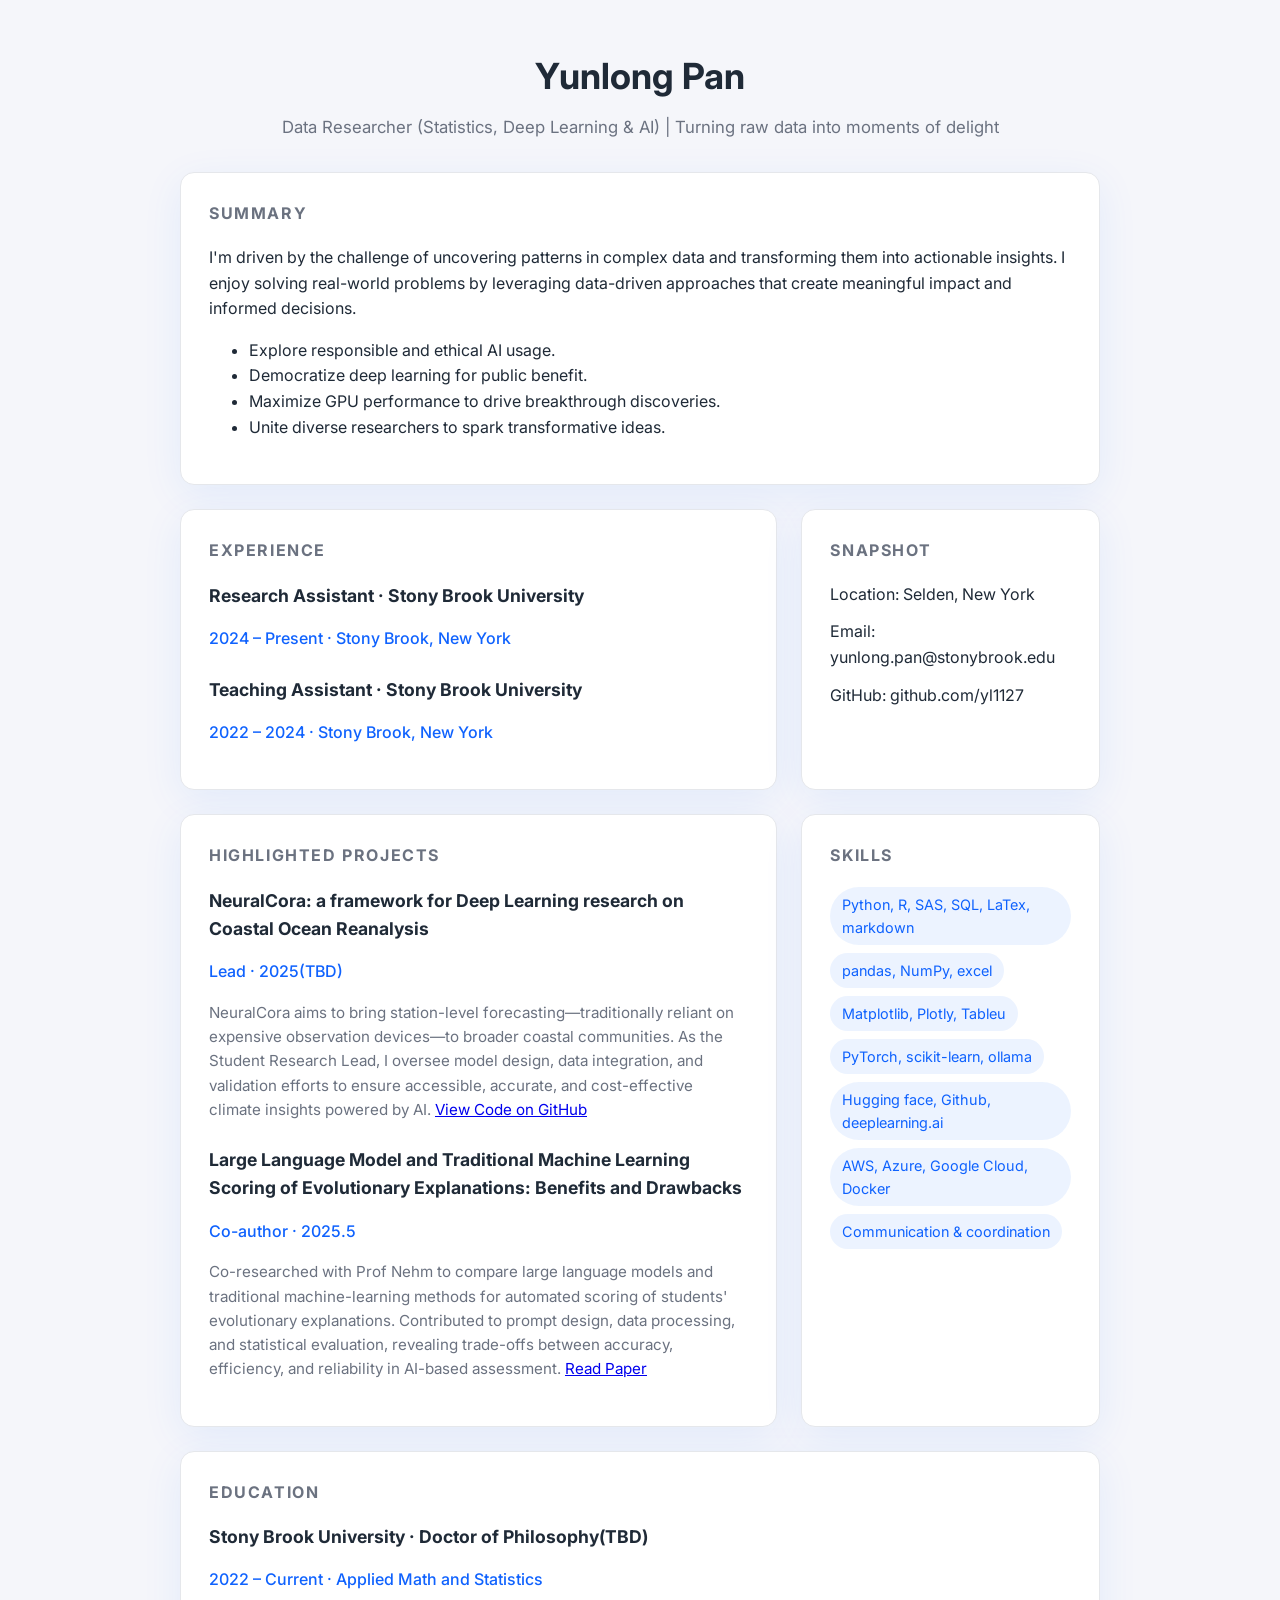
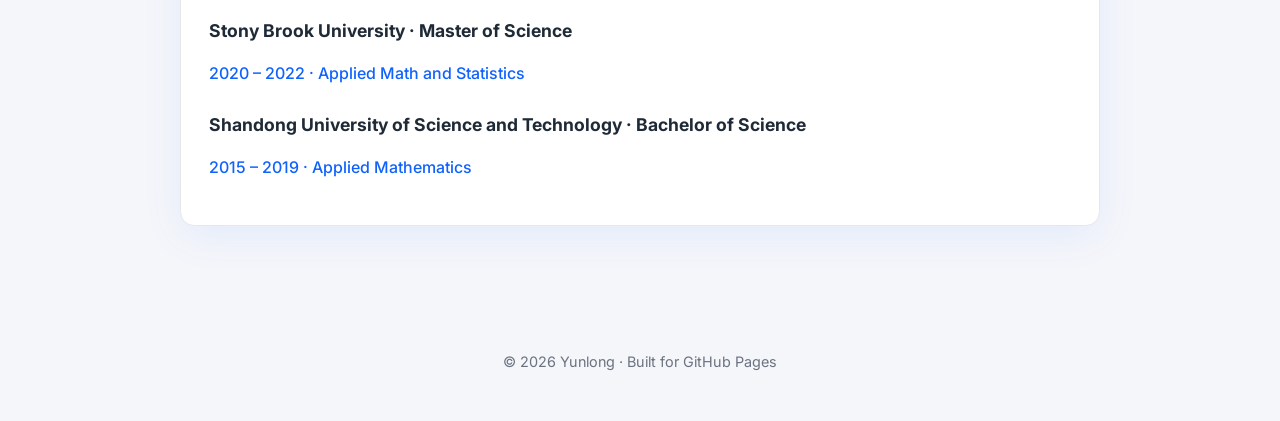
==== index.html @ 3822d059 "title updated" ====
<!doctype html>
<html lang="en">
<head>
    <meta charset="utf-8">
    <meta name="viewport" content="width=device-width, initial-scale=1">
    <title>Yunlong's Homepage</title>
    <link rel="preconnect" href="https://fonts.googleapis.com">
    <link rel="preconnect" href="https://fonts.gstatic.com" crossorigin>
    <link href="https://fonts.googleapis.com/css2?family=Inter:wght@400;500;600&display=swap" rel="stylesheet">
    <style>
        :root {
            color-scheme: light;
            --bg: #f5f6fa;
            --card: #ffffff;
            --accent: #0f62fe;
            --text: #1f2a37;
            --subtle: #6b7280;
            --border: #e5e7eb;
        }
        * {
            box-sizing: border-box;
        }
        body {
            margin: 0;
            font-family: "Inter", system-ui, -apple-system, BlinkMacSystemFont, "Segoe UI", sans-serif;
            background: var(--bg);
            color: var(--text);
            line-height: 1.6;
        }
        header {
            padding: 48px 20px 32px;
            text-align: center;
        }
        header h1 {
            font-size: 2.25rem;
            margin: 0 0 8px;
        }
        header p {
            margin: 0;
            color: var(--subtle);
            font-size: 1.05rem;
        }
        .container {
            width: min(960px, 100%);
            margin: 0 auto 60px;
            padding: 0 20px 32px;
            display: grid;
            gap: 24px;
        }
        .grid {
            display: grid;
            gap: 24px;
        }
        @media (min-width: 768px) {
            .grid {
                grid-template-columns: 2fr 1fr;
            }
        }
        section {
            background: var(--card);
            border-radius: 14px;
            padding: 28px;
            box-shadow: 0 10px 40px rgba(15, 98, 254, 0.08);
            border: 1px solid var(--border);
        }
        h2 {
            font-size: 1rem;
            text-transform: uppercase;
            letter-spacing: 0.1em;
            color: var(--subtle);
            margin: 0 0 18px;
        }
        h3 {
            margin: 0 0 4px;
            font-size: 1.1rem;
        }
        .summary {
            font-size: 1rem;
            margin: 0;
        }
        .experience-item,
        .project-item,
        .education-item {
            margin-bottom: 24px;
        }
        .experience-item:last-child,
        .project-item:last-child,
        .education-item:last-child {
            margin-bottom: 0;
        }
        .meta {
            font-weight: 500;
            color: var(--accent);
        }
        .details {
            color: var(--subtle);
            font-size: 0.95rem;
            margin-top: 6px;
        }
        .skills-list,
        .info-list {
            list-style: none;
            padding: 0;
            margin: 0;
            display: flex;
            flex-wrap: wrap;
            gap: 8px;
        }
        .skills-list li {
            background: rgba(15, 98, 254, 0.08);
            color: var(--accent);
            padding: 6px 12px;
            border-radius: 999px;
            font-size: 0.9rem;
        }
        .info-list {
            flex-direction: column;
            gap: 12px;
        }
        .info-list a {
            color: inherit;
            text-decoration: none;
            border-bottom: 1px solid transparent;
        }
        .info-list a:hover {
            border-color: var(--accent);
        }
        footer {
            text-align: center;
            color: var(--subtle);
            font-size: 0.9rem;
            padding: 32px 20px 48px;
        }
    </style>
</head>
<body>
    <header>
        <h1>Yunlong Pan</h1>
        <p>Data Researcher (Statistics, Deep Learning & AI) | Turning raw data into moments of delight</p>
    </header>

    <main class="container">
        <section>
        <h2>Summary</h2>
        <p class="summary">
            I'm driven by the challenge of uncovering patterns in complex data and transforming them into actionable insights. 
            I enjoy solving real-world problems by leveraging data-driven approaches that create meaningful impact and informed decisions.
        </p>
        <ul class="summary-points">
            <li>Explore responsible and ethical AI usage.</li>
            <li>Democratize deep learning for public benefit.</li>
            <li>Maximize GPU performance to drive breakthrough discoveries.</li>
            <li>Unite diverse researchers to spark transformative ideas.</li>
        </ul>
    </section>

        <div class="grid">
            <section>
                <h2>Experience</h2>
                <div class="experience-item">
                    <h3>Research Assistant · Stony Brook University</h3>
                    <p class="meta">2024 – Present · Stony Brook, New York</p>
                    <p class="details">
                        <!-- Highlight measurable achievements, key technologies, and responsibilities that show
                        leadership, ownership, or end-to-end delivery. -->
                    </p>
                </div>
                <div class="experience-item">
                    <h3>Teaching Assistant · Stony Brook University</h3>
                    <p class="meta">2022 – 2024 · Stony Brook, New York</p>
                    <p class="details">
                        <!-- Focus on outcomes—performance gains, revenue impact, adoption metrics, or team/process improvements. -->
                    </p>
                </div>
            </section>

            <section>
                <h2>Snapshot</h2>
                <ul class="info-list">
                    <li>Location: Selden, New York</li>
                    <li>Email: <a href="yunlong.pan@stonybrook.edu">yunlong.pan@stonybrook.edu</a></li>
                    <li>GitHub: <a href="https://github.com/yl1127" target="_blank" rel="noreferrer">github.com/yl1127</a></li>
                    <!-- <li>LinkedIn: <a href="https://www.linkedin.com/in/your-handle" target="_blank" rel="noreferrer">linkedin.com/in/your-handle</a></li> -->
                    <!-- <li>Portfolio: <a href="https://yourdomain.com" target="_blank" rel="noreferrer">yourdomain.com</a></li> -->
                </ul>
            </section>
        </div>

        <div class="grid">
            <section>
                <h2>Highlighted Projects</h2>
                <div class="project-item">
                    <h3>NeuralCora: a framework for Deep Learning research on Coastal Ocean Reanalysis</h3>
                    <p class="meta">Lead · 2025(TBD)</p>
                    <p class="details">
                        NeuralCora aims to bring station-level forecasting—traditionally reliant on expensive observation devices—to broader coastal communities. 
                        As the Student Research Lead, I oversee model design, data integration, and validation efforts to ensure accessible, accurate, and cost-effective climate insights powered by AI.  
                        <!-- <br><br> -->
                        <a href="https://github.com/yl1127/neuralcora" target="_blank" rel="noopener noreferrer">View Code on GitHub</a>
                    </p>
                </div>
                <div class="project-item">
                    <h3>Large Language Model and Traditional Machine Learning Scoring of Evolutionary Explanations: Benefits and Drawbacks</h3>
                    <p class="meta">Co-author · 2025.5</p>
                    <p class="details">
                        <p class="details">
                            Co-researched with Prof Nehm to compare large language models and traditional machine-learning methods for automated scoring of students' evolutionary explanations. 
                            Contributed to prompt design, data processing, and statistical evaluation, revealing trade-offs between accuracy, efficiency, and reliability in AI-based assessment. 
                            <a href="https://www.researchgate.net/publication/392214651_Large_Language_Model_and_Traditional_Machine_Learning_Scoring_of_Evolutionary_Explanations_Benefits_and_Drawbacks" target="_blank" rel="noopener noreferrer">Read Paper</a>
                        </p>
                    </p>
                </div>
            </section>

            <section>
                <h2>Skills</h2>
<ul class="skills-list">
    <li>Python, R, SAS, SQL, LaTex, markdown</li>
    <li>pandas, NumPy, excel</li>
    <li>Matplotlib, Plotly, Tableu</li>
    <li>PyTorch, scikit-learn, ollama</li>
    <li>Hugging face, Github, deeplearning.ai</li>
    <li>AWS, Azure, Google Cloud, Docker</li>
    <li>Communication & coordination</li>
</ul>
            </section>
        </div>

        <section>
            <h2>Education</h2>
            <div class="education-item">
                <h3>Stony Brook University · Doctor of Philosophy(TBD)</h3>
                <p class="meta">2022 – Current · Applied Math and Statistics</p>
                <!-- <p class="details">Optional highlight of honors, research, or relevant coursework.</p> -->
            </div>
            <div class="education-item">
                <h3>Stony Brook University · Master of Science</h3>
                <p class="meta">2020 – 2022 · Applied Math and Statistics</p>
                <!-- <p class="details">Optional highlight of honors, research, or relevant coursework.</p> -->
            </div>
            <div class="education-item">
                <h3>Shandong University of Science and Technology · Bachelor of Science</h3>
                <p class="meta">2015 – 2019 · Applied Mathematics </p>
                <!-- <p class="details">Optional highlight of honors, research, or relevant coursework.</p> -->
            </div>
        </section>
    </main>

    <footer>
        © <span id="year"></span> Yunlong · Built for GitHub Pages
    </footer>

    <script>
        document.getElementById("year").textContent = new Date().getFullYear();
    </script>
</body>
</html>
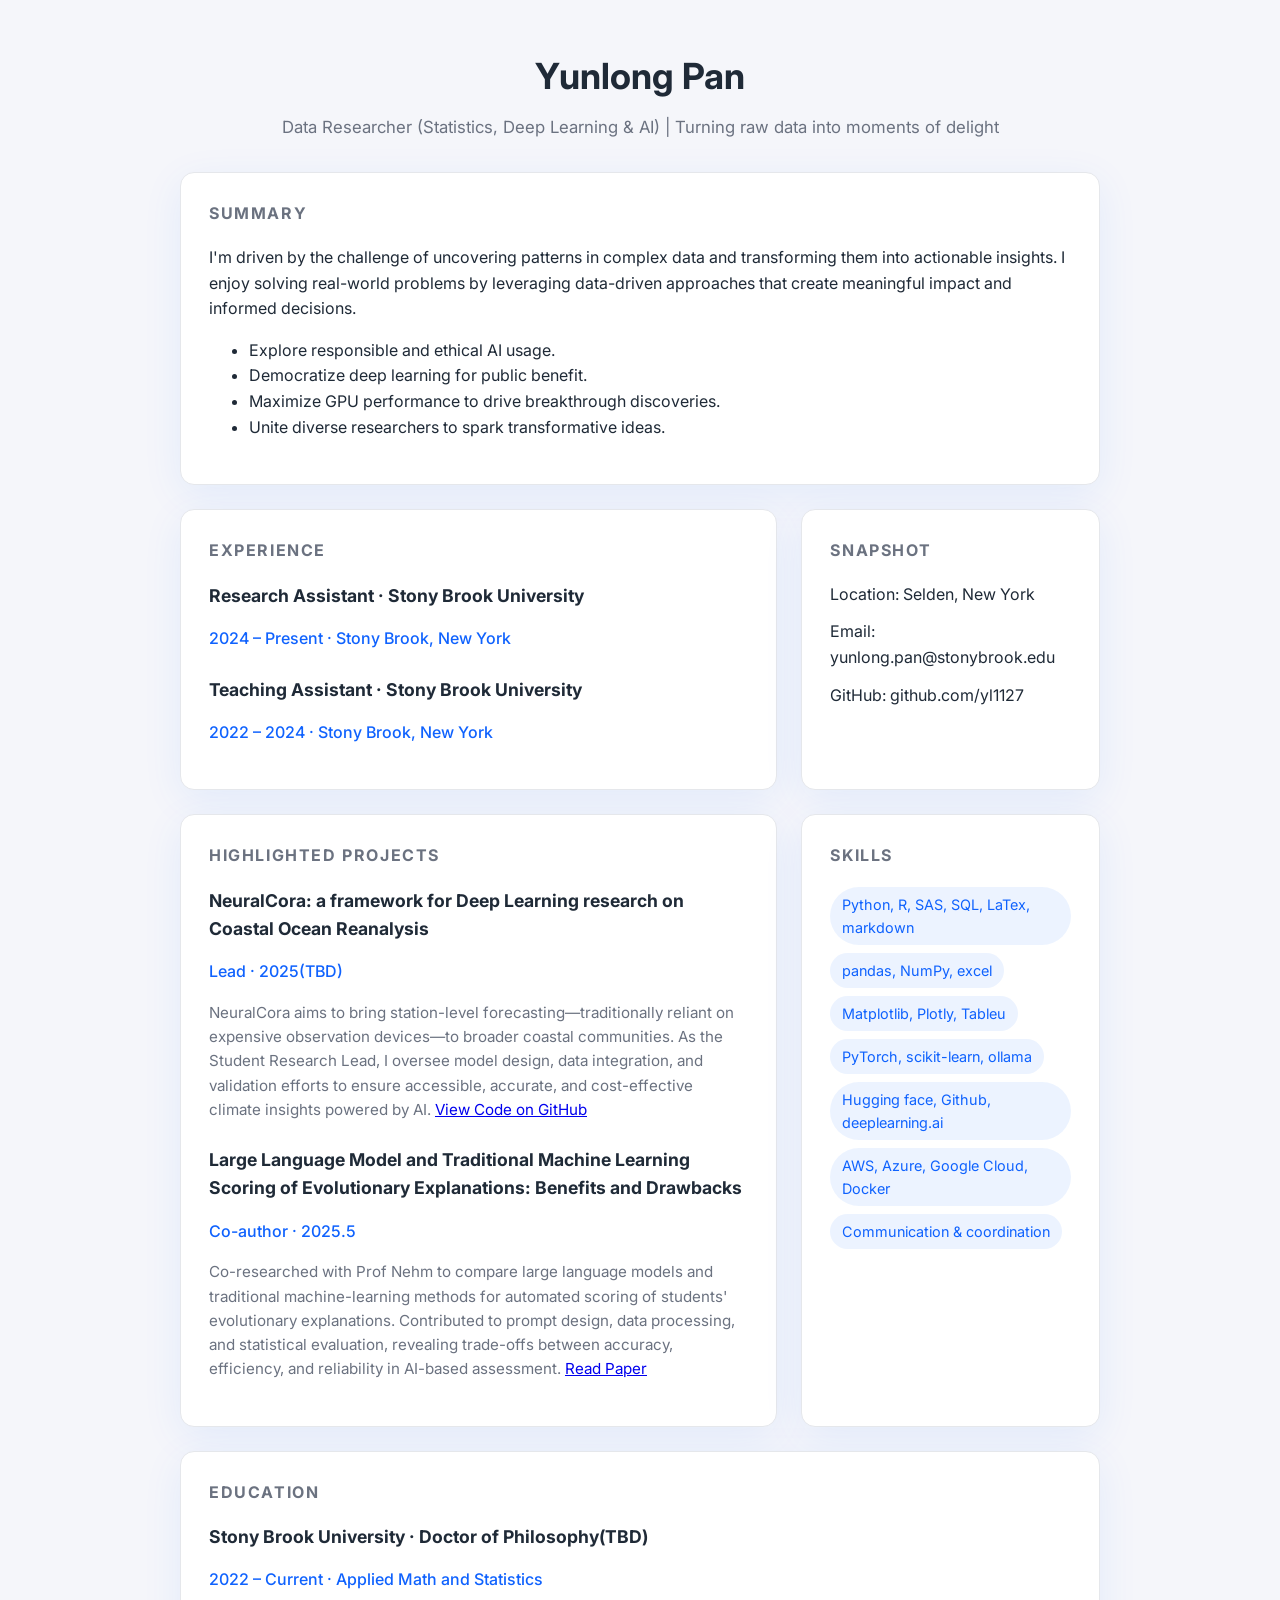
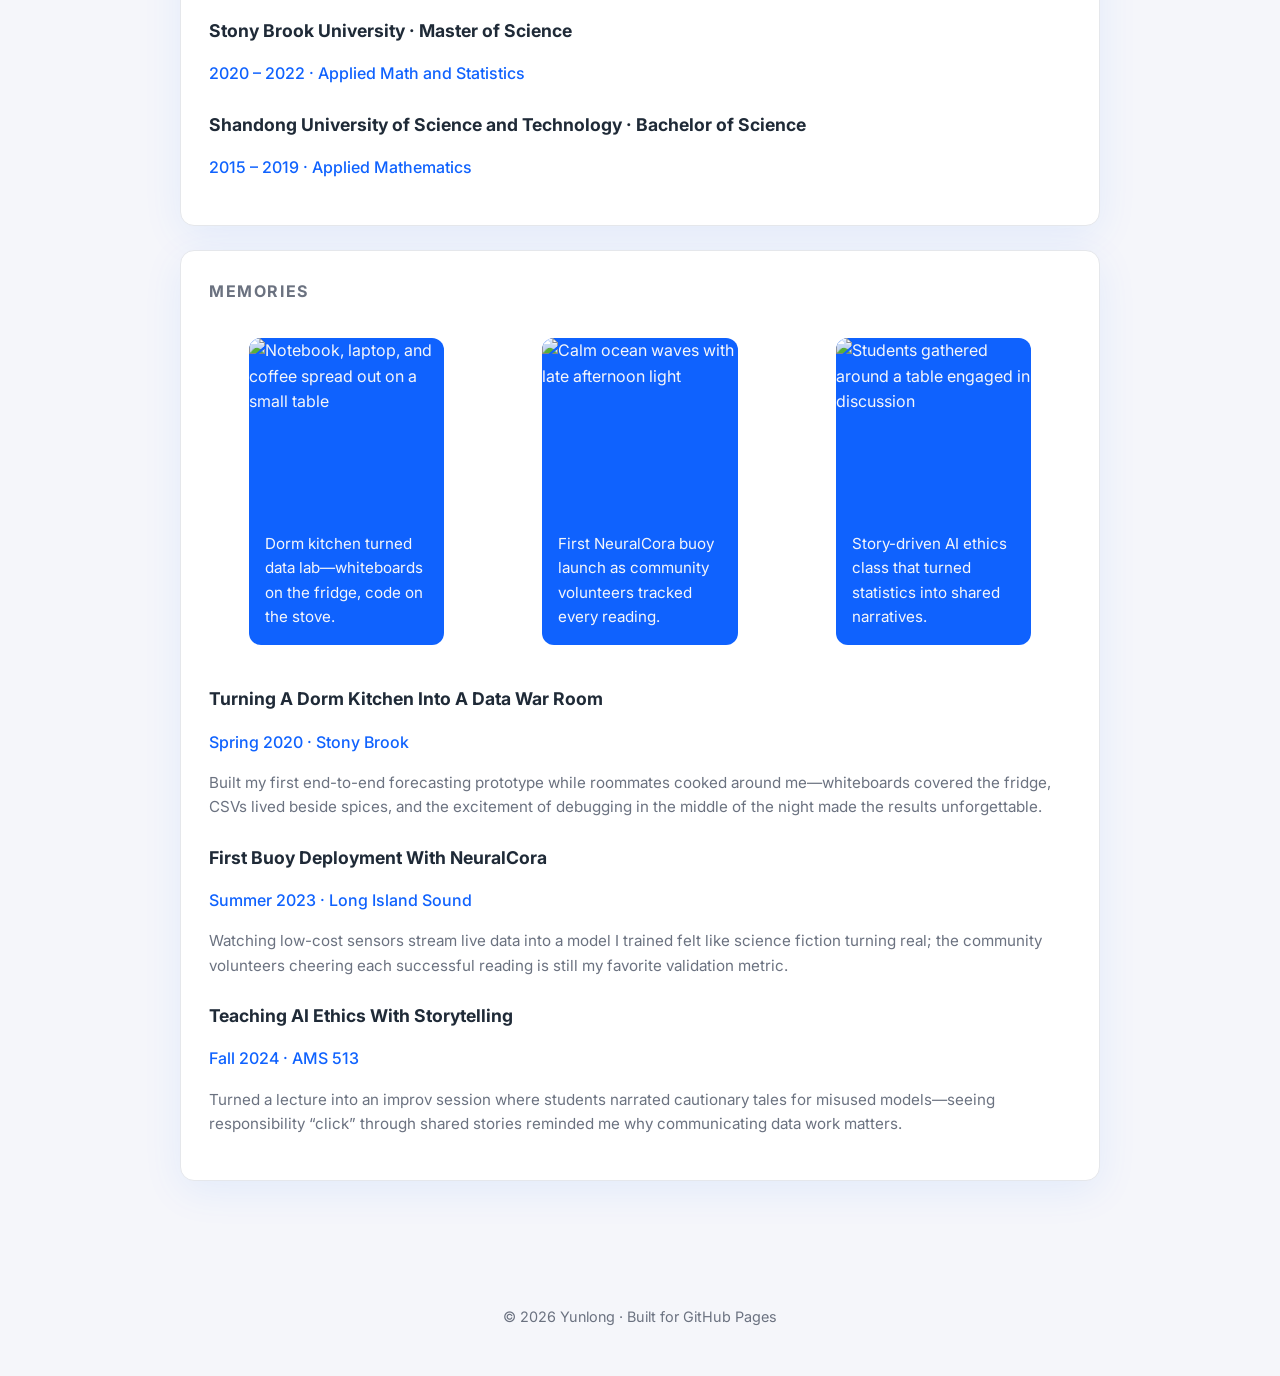
==== commit 4ae05e19: "photos added" ====
--- a/index.html
+++ b/index.html
@@ -80,13 +80,101 @@
         }
         .experience-item,
         .project-item,
-        .education-item {
+        .education-item,
+        .memory-item {
             margin-bottom: 24px;
         }
         .experience-item:last-child,
         .project-item:last-child,
-        .education-item:last-child {
+        .education-item:last-child,
+        .memory-item:last-child {
             margin-bottom: 0;
+        }
+        .memory-gallery {
+            display: grid;
+            grid-template-columns: repeat(auto-fit, minmax(220px, 1fr));
+            gap: 18px;
+            margin-bottom: 24px;
+        }
+        .memory-card {
+            border-radius: 12px;
+            overflow: hidden;
+            background: #0f62fe;
+            color: #f5f6fa;
+            position: relative;
+            min-height: 180px;
+            cursor: pointer;
+            transition: transform 0.2s ease, box-shadow 0.2s ease;
+        }
+        .memory-card img {
+            width: 100%;
+            height: 180px;
+            object-fit: cover;
+            display: block;
+        }
+        .memory-card figcaption {
+            padding: 14px 16px 16px;
+            font-size: 0.95rem;
+        }
+        .memory-card:hover,
+        .memory-card:focus-visible {
+            transform: translateY(-4px);
+            box-shadow: 0 12px 30px rgba(15, 98, 254, 0.25);
+            outline: none;
+        }
+        .memory-overlay {
+            position: fixed;
+            inset: 0;
+            background: rgba(16, 27, 44, 0.78);
+            display: flex;
+            align-items: center;
+            justify-content: center;
+            padding: 20px;
+            opacity: 0;
+            pointer-events: none;
+            transition: opacity 0.2s ease;
+            z-index: 1000;
+        }
+        .memory-overlay.is-visible {
+            opacity: 1;
+            pointer-events: auto;
+        }
+        .memory-overlay__content {
+            background: var(--card);
+            border-radius: 16px;
+            max-width: min(900px, 90vw);
+            width: 100%;
+            padding: 16px 16px 20px;
+            box-shadow: 0 30px 80px rgba(0, 0, 0, 0.35);
+            position: relative;
+        }
+        .memory-overlay__content img {
+            width: 100%;
+            max-height: 70vh;
+            object-fit: contain;
+            border-radius: 10px;
+        }
+        .memory-overlay__content p {
+            margin: 14px 6px 0;
+            color: var(--text);
+            font-size: 1rem;
+        }
+        .memory-overlay__close {
+            position: absolute;
+            top: 12px;
+            right: 12px;
+            border: none;
+            border-radius: 999px;
+            width: 36px;
+            height: 36px;
+            background: rgba(15, 98, 254, 0.1);
+            color: var(--text);
+            font-size: 1.1rem;
+            cursor: pointer;
+        }
+        .memory-overlay__close:hover,
+        .memory-overlay__close:focus-visible {
+            background: rgba(15, 98, 254, 0.2);
         }
         .meta {
             font-weight: 500;
@@ -244,6 +332,45 @@
                 <!-- <p class="details">Optional highlight of honors, research, or relevant coursework.</p> -->
             </div>
         </section>
+
+        <section>
+            <h2>Memories</h2>
+            <div class="memory-gallery">
+                <figure class="memory-card" role="button" tabindex="0" aria-label="Expand memory photo: dorm kitchen data lab">
+                    <img src="https://images.unsplash.com/photo-1521737604893-d14cc237f11d?auto=format&fit=crop&w=800&q=80" alt="Notebook, laptop, and coffee spread out on a small table">
+                    <figcaption>Dorm kitchen turned data lab—whiteboards on the fridge, code on the stove.</figcaption>
+                </figure>
+                <figure class="memory-card" role="button" tabindex="0" aria-label="Expand memory photo: buoy launch">
+                    <img src="https://images.unsplash.com/photo-1507525428034-b723cf961d3e?auto=format&fit=crop&w=800&q=80" alt="Calm ocean waves with late afternoon light">
+                    <figcaption>First NeuralCora buoy launch as community volunteers tracked every reading.</figcaption>
+                </figure>
+                <figure class="memory-card" role="button" tabindex="0" aria-label="Expand memory photo: AI ethics workshop">
+                    <img src="https://images.unsplash.com/photo-1523240795612-9a054b0db644?auto=format&fit=crop&w=800&q=80" alt="Students gathered around a table engaged in discussion">
+                    <figcaption>Story-driven AI ethics class that turned statistics into shared narratives.</figcaption>
+                </figure>
+            </div>
+            <div class="memory-item">
+                <h3>Turning A Dorm Kitchen Into A Data War Room</h3>
+                <p class="meta">Spring 2020 · Stony Brook</p>
+                <p class="details">
+                    Built my first end-to-end forecasting prototype while roommates cooked around me—whiteboards covered the fridge, CSVs lived beside spices, and the excitement of debugging in the middle of the night made the results unforgettable.
+                </p>
+            </div>
+            <div class="memory-item">
+                <h3>First Buoy Deployment With NeuralCora</h3>
+                <p class="meta">Summer 2023 · Long Island Sound</p>
+                <p class="details">
+                    Watching low-cost sensors stream live data into a model I trained felt like science fiction turning real; the community volunteers cheering each successful reading is still my favorite validation metric.
+                </p>
+            </div>
+            <div class="memory-item">
+                <h3>Teaching AI Ethics With Storytelling</h3>
+                <p class="meta">Fall 2024 · AMS 513</p>
+                <p class="details">
+                    Turned a lecture into an improv session where students narrated cautionary tales for misused models—seeing responsibility “click” through shared stories reminded me why communicating data work matters.
+                </p>
+            </div>
+        </section>
     </main>
 
     <footer>
@@ -251,7 +378,77 @@
     </footer>
 
     <script>
-        document.getElementById("year").textContent = new Date().getFullYear();
+        const yearEl = document.getElementById("year");
+        if (yearEl) {
+            yearEl.textContent = new Date().getFullYear();
+        }
+
+        const memoryCards = document.querySelectorAll(".memory-card");
+        const overlay = document.createElement("div");
+        overlay.className = "memory-overlay";
+        overlay.id = "memoryOverlay";
+        overlay.setAttribute("aria-hidden", "true");
+        overlay.innerHTML = `
+            <div class="memory-overlay__content" role="dialog" aria-modal="true" aria-labelledby="memoryOverlayCaption">
+                <button class="memory-overlay__close" type="button" aria-label="Close enlarged memory photo">&times;</button>
+                <img id="memoryOverlayImage" src="" alt="">
+                <p id="memoryOverlayCaption"></p>
+            </div>
+        `;
+        document.body.appendChild(overlay);
+
+        const overlayImage = overlay.querySelector("#memoryOverlayImage");
+        const overlayCaption = overlay.querySelector("#memoryOverlayCaption");
+        const closeOverlayBtn = overlay.querySelector(".memory-overlay__close");
+
+        const closeOverlay = () => {
+            overlay.classList.remove("is-visible");
+            overlay.setAttribute("aria-hidden", "true");
+            document.body.style.overflow = "";
+            if (overlayImage) {
+                overlayImage.src = "";
+            }
+            if (overlayCaption) {
+                overlayCaption.textContent = "";
+            }
+        };
+
+        const openOverlay = (card) => {
+            const img = card.querySelector("img");
+            const caption = card.querySelector("figcaption");
+            if (!img || !caption || !overlayImage || !overlayCaption) {
+                return;
+            }
+            overlayImage.src = img.src;
+            overlayImage.alt = img.alt;
+            overlayCaption.textContent = caption.textContent;
+            overlay.classList.add("is-visible");
+            overlay.setAttribute("aria-hidden", "false");
+            document.body.style.overflow = "hidden";
+            closeOverlayBtn?.focus();
+        };
+
+        memoryCards.forEach((card) => {
+            card.addEventListener("click", () => openOverlay(card));
+            card.addEventListener("keydown", (event) => {
+                if (event.key === "Enter" || event.key === " ") {
+                    event.preventDefault();
+                    openOverlay(card);
+                }
+            });
+        });
+
+        closeOverlayBtn?.addEventListener("click", closeOverlay);
+        overlay.addEventListener("click", (event) => {
+            if (event.target === overlay) {
+                closeOverlay();
+            }
+        });
+        window.addEventListener("keydown", (event) => {
+            if (event.key === "Escape" && overlay.classList.contains("is-visible")) {
+                closeOverlay();
+            }
+        });
     </script>
 </body>
 </html>
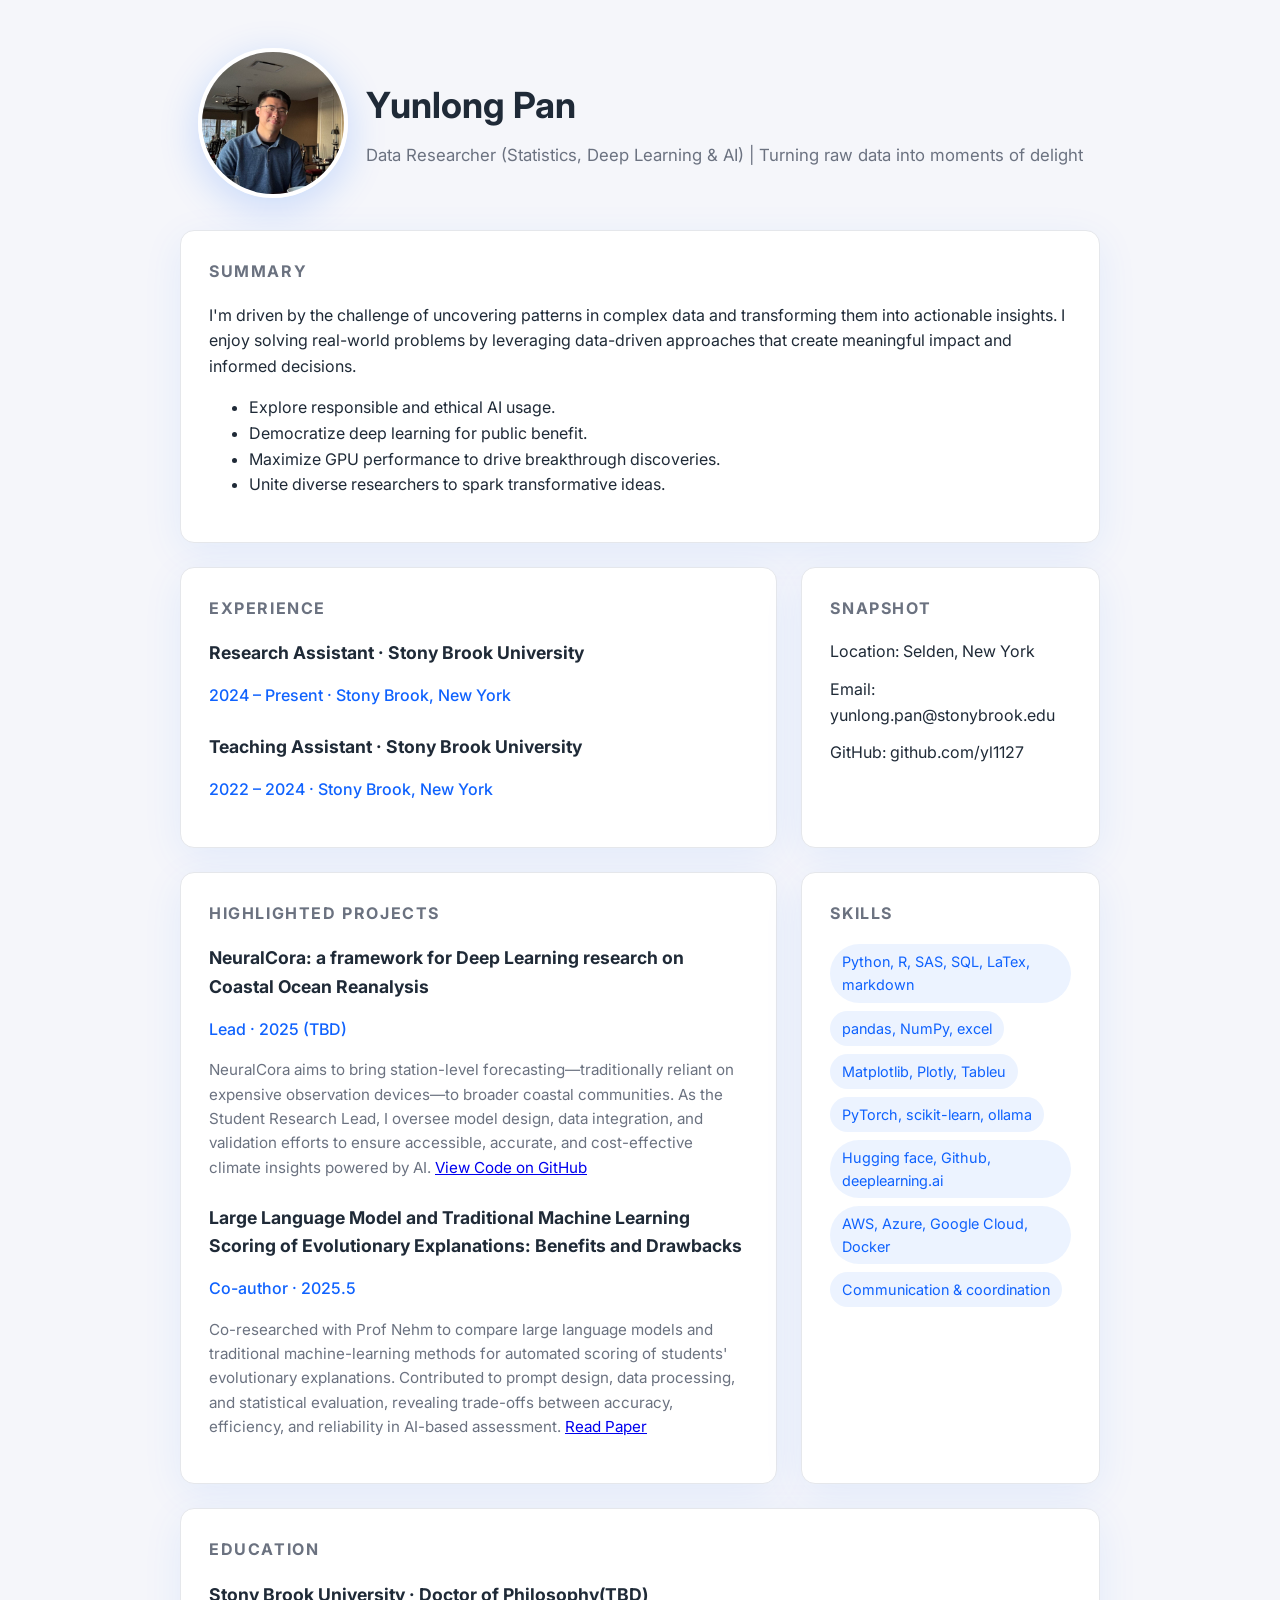
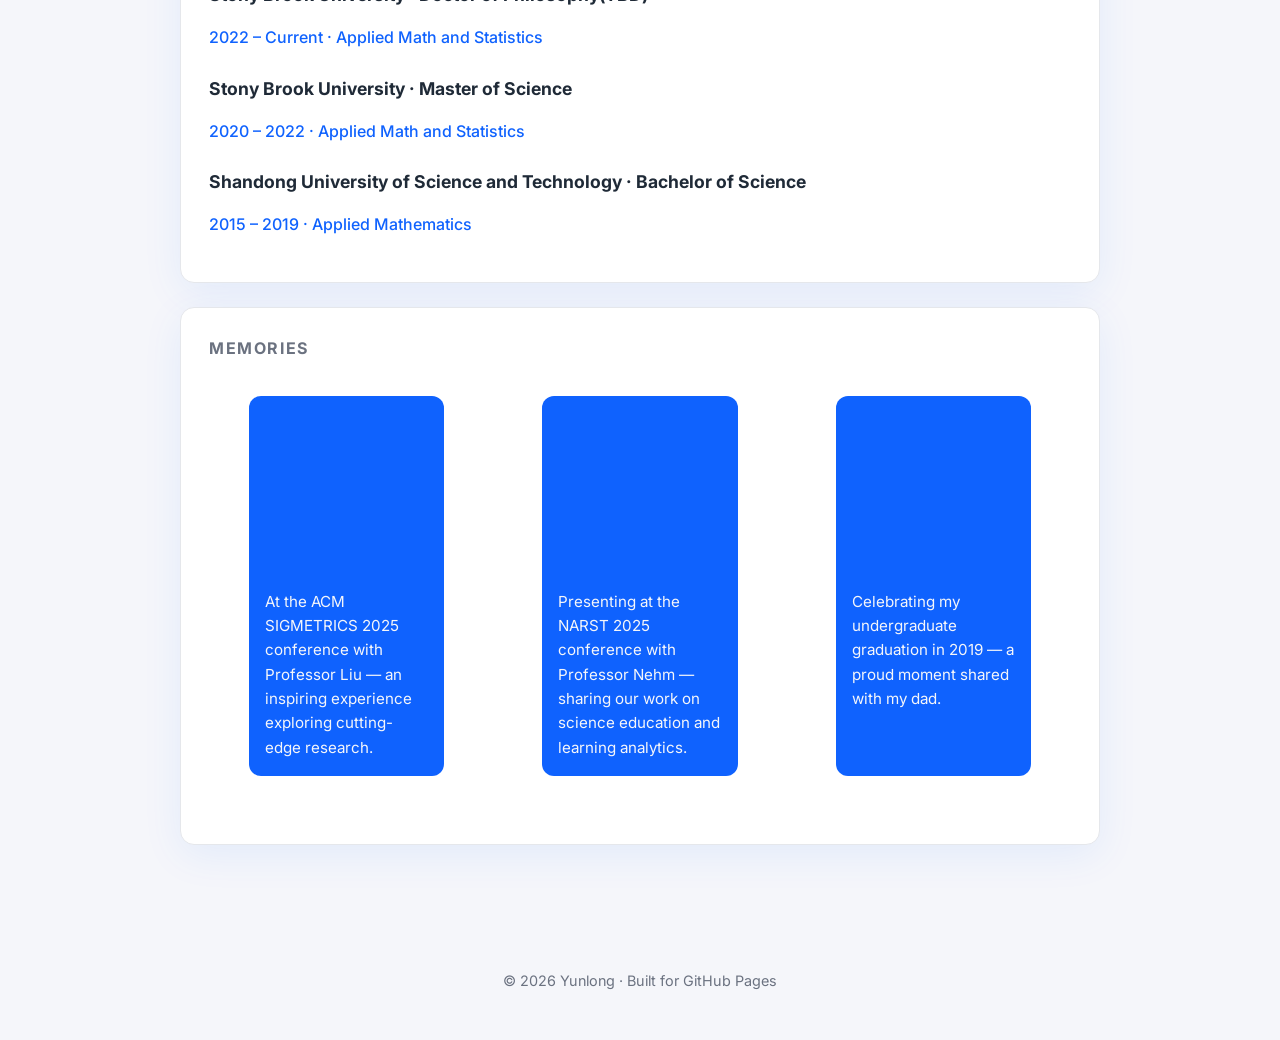
==== commit 284e83d6: "small change, huge improve" ====
--- a/index.html
+++ b/index.html
@@ -9,7 +9,7 @@
     <link href="https://fonts.googleapis.com/css2?family=Inter:wght@400;500;600&display=swap" rel="stylesheet">
     <style>
         :root {
-            color-scheme: light;
+            color-scheme: light dark;
             --bg: #f5f6fa;
             --card: #ffffff;
             --accent: #0f62fe;
@@ -17,6 +17,16 @@
             --subtle: #6b7280;
             --border: #e5e7eb;
         }
+        @media (prefers-color-scheme: dark) {
+            :root {
+                --bg: #0b1220;
+                --card: #151d2f;
+                --accent: #5da2ff;
+                --text: #e2e8f0;
+                --subtle: #94a3b8;
+                --border: #1f2a3f;
+            }
+        }
         * {
             box-sizing: border-box;
         }
@@ -31,14 +41,41 @@
             padding: 48px 20px 32px;
             text-align: center;
         }
-        header h1 {
+        .hero {
+            display: flex;
+            flex-direction: column;
+            align-items: center;
+            gap: 18px;
+        }
+        .hero-text {
+            text-align: center;
+        }
+        .hero-text h1 {
             font-size: 2.25rem;
             margin: 0 0 8px;
         }
-        header p {
+        .hero-text p {
             margin: 0;
             color: var(--subtle);
             font-size: 1.05rem;
+        }
+        .hero-photo {
+            width: 150px;
+            height: 150px;
+            border-radius: 50%;
+            object-fit: cover;
+            border: 4px solid var(--card);
+            box-shadow: 0 10px 40px rgba(15, 98, 254, 0.2);
+        }
+        @media (min-width: 640px) {
+            .hero {
+                flex-direction: row;
+                justify-content: center;
+                text-align: left;
+            }
+            .hero-text {
+                text-align: left;
+            }
         }
         .container {
             width: min(960px, 100%);
@@ -223,8 +260,13 @@
 </head>
 <body>
     <header>
-        <h1>Yunlong Pan</h1>
-        <p>Data Researcher (Statistics, Deep Learning & AI) | Turning raw data into moments of delight</p>
+        <div class="hero">
+            <img class="hero-photo" src="./docs/intro-2025.jpg" alt="Portrait illustration representing Yunlong Pan" loading="lazy" decoding="async">
+            <div class="hero-text">
+                <h1>Yunlong Pan</h1>
+                <p>Data Researcher (Statistics, Deep Learning & AI) | Turning raw data into moments of delight</p>
+            </div>
+        </div>
     </header>
 
     <main class="container">
@@ -279,7 +321,7 @@
                 <h2>Highlighted Projects</h2>
                 <div class="project-item">
                     <h3>NeuralCora: a framework for Deep Learning research on Coastal Ocean Reanalysis</h3>
-                    <p class="meta">Lead · 2025(TBD)</p>
+                    <p class="meta">Lead · 2025 (TBD)</p>
                     <p class="details">
                         NeuralCora aims to bring station-level forecasting—traditionally reliant on expensive observation devices—to broader coastal communities. 
                         As the Student Research Lead, I oversee model design, data integration, and validation efforts to ensure accessible, accurate, and cost-effective climate insights powered by AI.  
@@ -333,23 +375,26 @@
             </div>
         </section>
 
-        <section>
-            <h2>Memories</h2>
-            <div class="memory-gallery">
-                <figure class="memory-card" role="button" tabindex="0" aria-label="Expand memory photo: dorm kitchen data lab">
-                    <img src="https://images.unsplash.com/photo-1521737604893-d14cc237f11d?auto=format&fit=crop&w=800&q=80" alt="Notebook, laptop, and coffee spread out on a small table">
-                    <figcaption>Dorm kitchen turned data lab—whiteboards on the fridge, code on the stove.</figcaption>
-                </figure>
-                <figure class="memory-card" role="button" tabindex="0" aria-label="Expand memory photo: buoy launch">
-                    <img src="https://images.unsplash.com/photo-1507525428034-b723cf961d3e?auto=format&fit=crop&w=800&q=80" alt="Calm ocean waves with late afternoon light">
-                    <figcaption>First NeuralCora buoy launch as community volunteers tracked every reading.</figcaption>
-                </figure>
-                <figure class="memory-card" role="button" tabindex="0" aria-label="Expand memory photo: AI ethics workshop">
-                    <img src="https://images.unsplash.com/photo-1523240795612-9a054b0db644?auto=format&fit=crop&w=800&q=80" alt="Students gathered around a table engaged in discussion">
-                    <figcaption>Story-driven AI ethics class that turned statistics into shared narratives.</figcaption>
-                </figure>
-            </div>
-            <div class="memory-item">
+ <section>
+  <h2>Memories</h2>
+  <div class="memory-gallery">
+    <figure class="memory-card" role="button" tabindex="0" aria-label="Expand memory photo: ACM Sigmetrics 2025 conference">
+      <img src="./docs/ACM-2025.jpg" alt="Attending the ACM SIGMETRICS 2025 conference with Professor Liu" loading="lazy" decoding="async">
+      <figcaption>At the ACM SIGMETRICS 2025 conference with Professor Liu — an inspiring experience exploring cutting-edge research.</figcaption>
+    </figure>
+
+    <figure class="memory-card" role="button" tabindex="0" aria-label="Expand memory photo: NARST 2025 conference">
+      <img src="./docs/narst-2025.JPG" alt="Attending the NARST 2025 conference with Professor Nehm" loading="lazy" decoding="async">
+      <figcaption>Presenting at the NARST 2025 conference with Professor Nehm — sharing our work on science education and learning analytics.</figcaption>
+    </figure>
+
+    <figure class="memory-card" role="button" tabindex="0" aria-label="Expand memory photo: undergraduate graduation 2019">
+      <img src="./docs/graduate-2019.jpg" alt="Undergraduate graduation ceremony with my father in 2019" loading="lazy" decoding="async">
+      <figcaption>Celebrating my undergraduate graduation in 2019 — a proud moment shared with my dad.</figcaption>
+    </figure>
+  </div>
+</section>
+            <!-- <div class="memory-item">
                 <h3>Turning A Dorm Kitchen Into A Data War Room</h3>
                 <p class="meta">Spring 2020 · Stony Brook</p>
                 <p class="details">
@@ -369,7 +414,7 @@
                 <p class="details">
                     Turned a lecture into an improv session where students narrated cautionary tales for misused models—seeing responsibility “click” through shared stories reminded me why communicating data work matters.
                 </p>
-            </div>
+            </div> -->
         </section>
     </main>
 
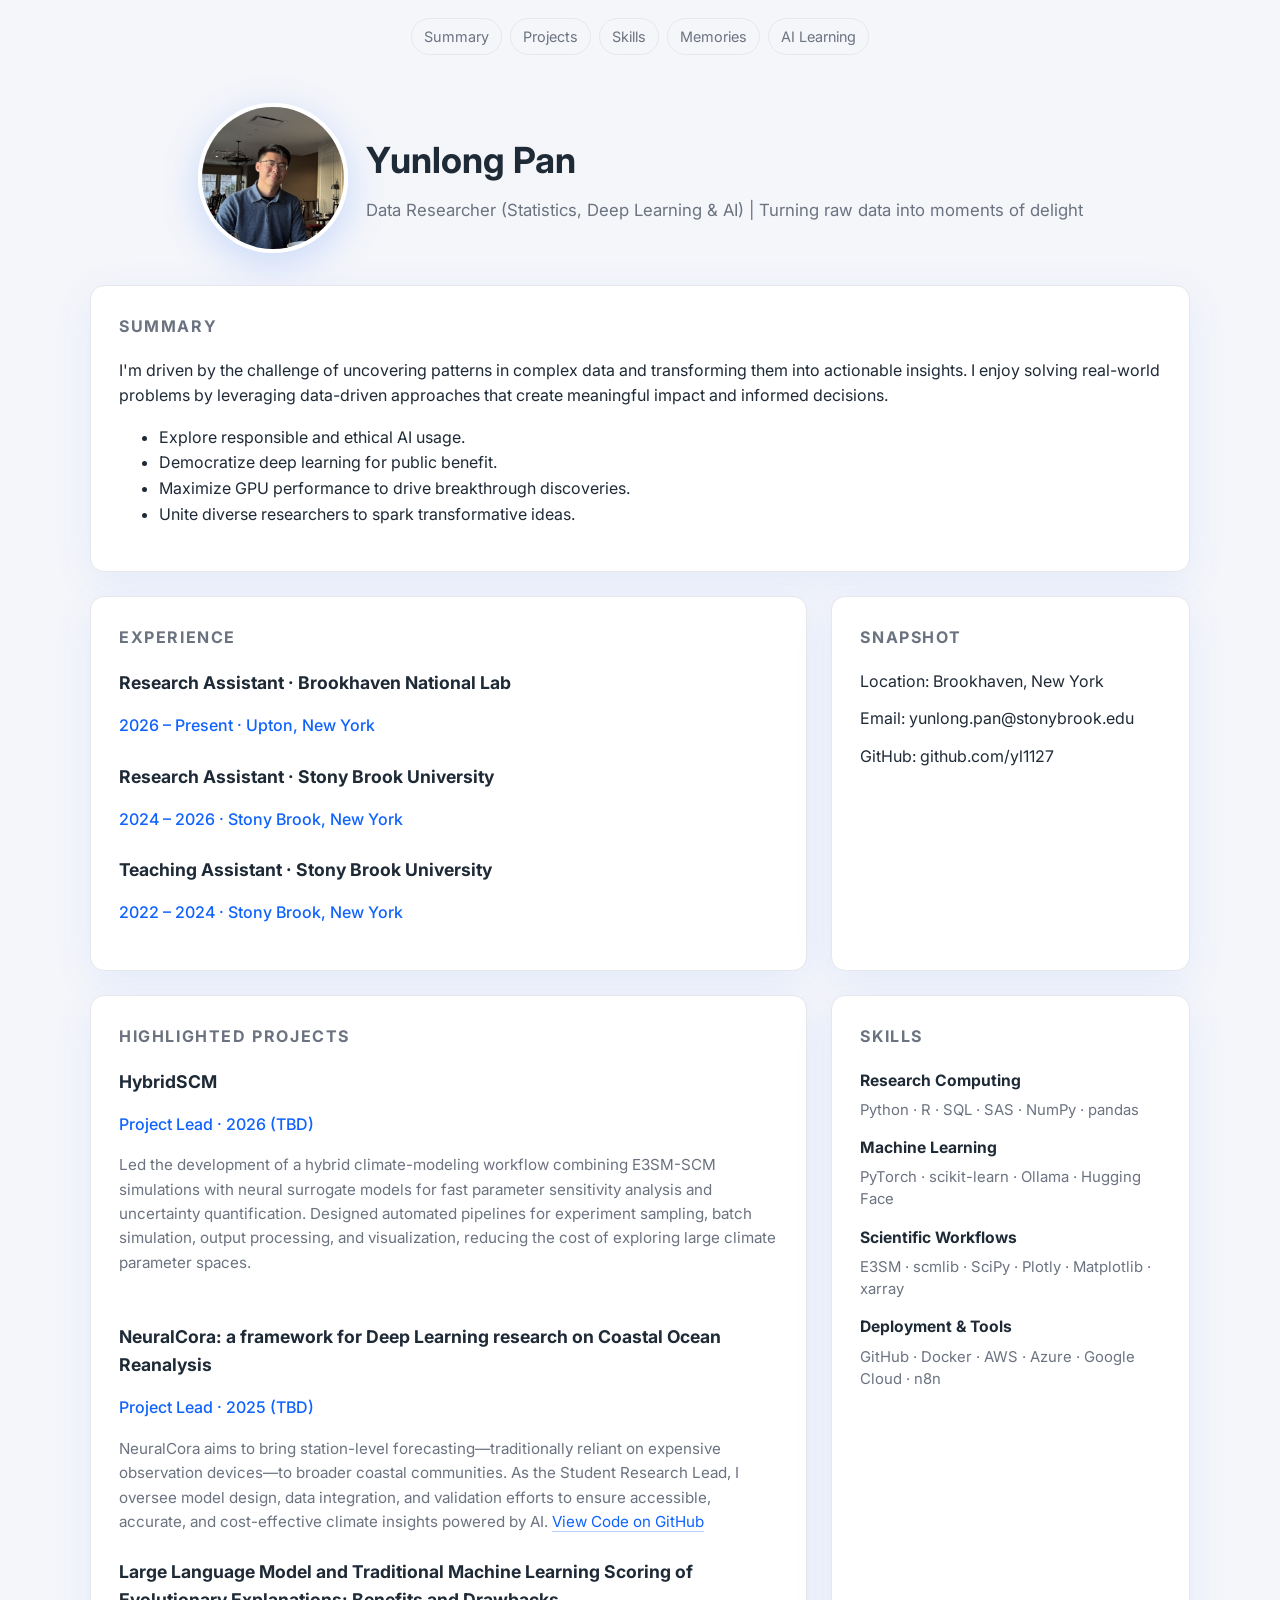
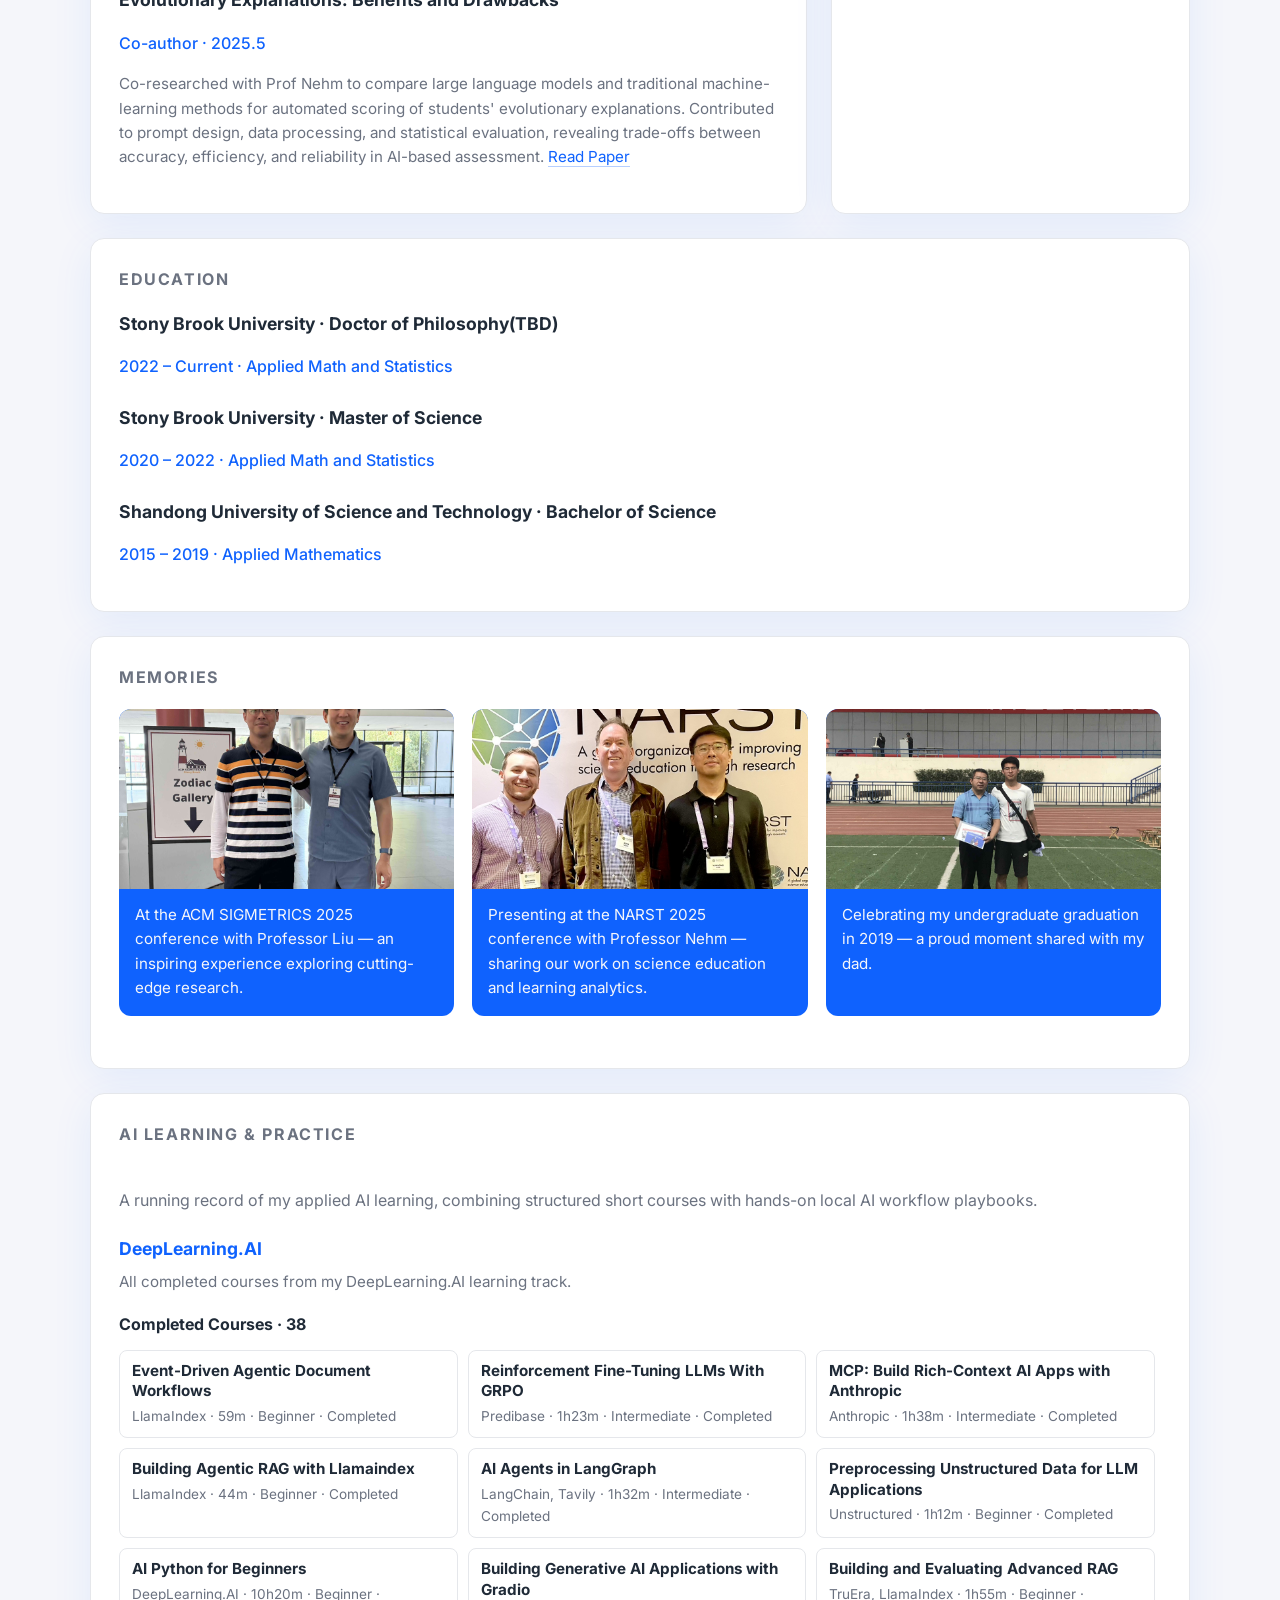
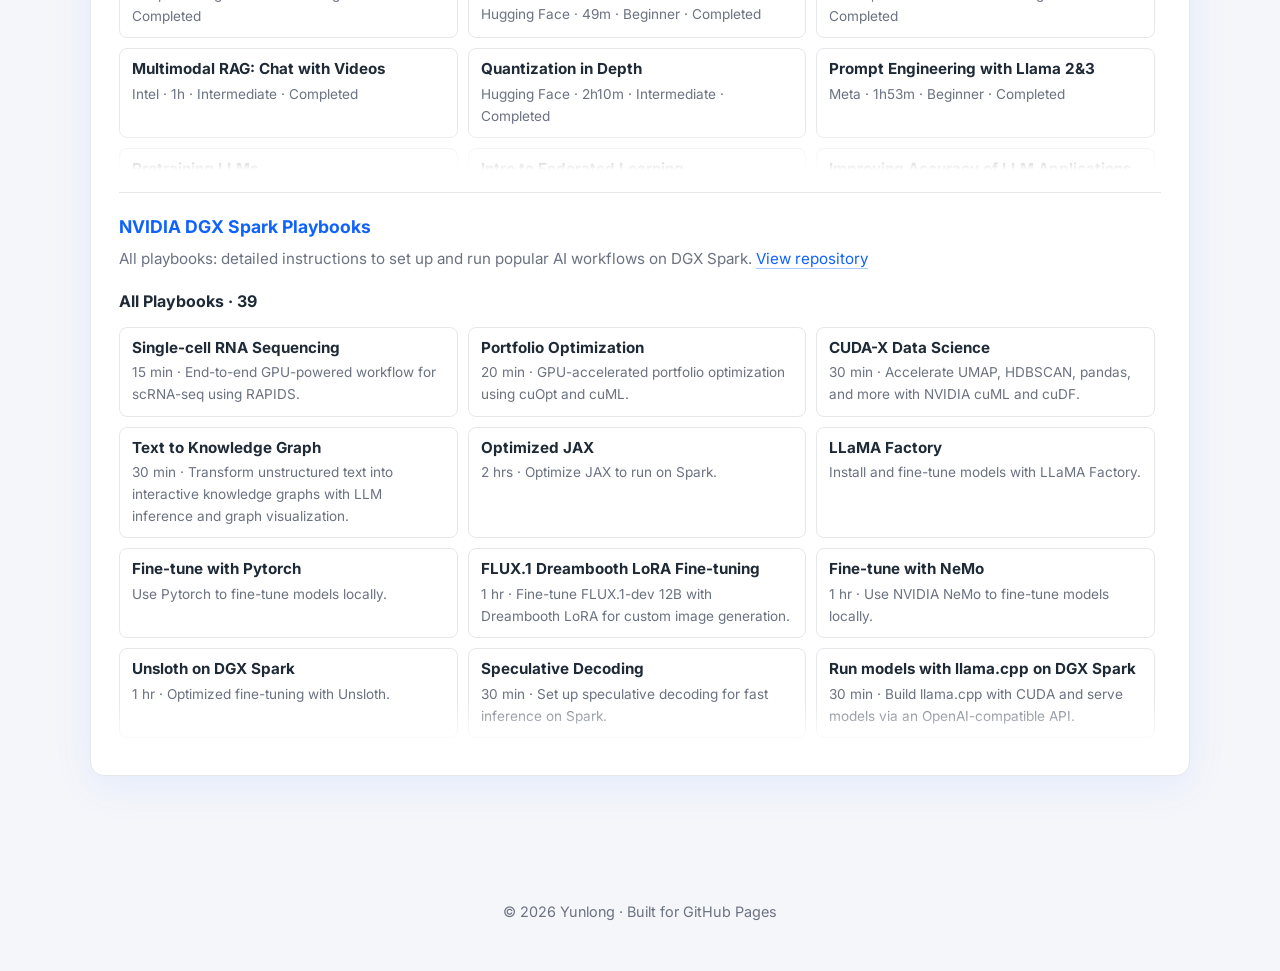
==== commit c88e1a32: "Update homepage content and AI learning section" ====
--- a/index.html
+++ b/index.html
@@ -4,9 +4,10 @@
     <meta charset="utf-8">
     <meta name="viewport" content="width=device-width, initial-scale=1">
     <title>Yunlong's Homepage</title>
+    <meta name="description" content="Yunlong Pan's personal homepage for research, projects, education, and contact information.">
     <link rel="preconnect" href="https://fonts.googleapis.com">
     <link rel="preconnect" href="https://fonts.gstatic.com" crossorigin>
-    <link href="https://fonts.googleapis.com/css2?family=Inter:wght@400;500;600&display=swap" rel="stylesheet">
+    <link href="https://fonts.googleapis.com/css2?family=Inter:wght@400;500;600&amp;display=swap" rel="stylesheet">
     <style>
         :root {
             color-scheme: light dark;
@@ -16,6 +17,7 @@
             --text: #1f2a37;
             --subtle: #6b7280;
             --border: #e5e7eb;
+            --page-width: min(1180px, calc(100vw - 64px));
         }
         @media (prefers-color-scheme: dark) {
             :root {
@@ -36,10 +38,52 @@
             background: var(--bg);
             color: var(--text);
             line-height: 1.6;
+            padding: 0 clamp(16px, 4vw, 40px);
+        }
+        html {
+            scroll-behavior: smooth;
+        }
+        .site-nav {
+            align-items: center;
+            display: flex;
+            gap: 8px;
+            justify-content: flex-start;
+            margin: 0 auto;
+            max-width: var(--page-width);
+            overflow-x: auto;
+            padding: 18px clamp(20px, 4vw, 40px) 0;
+            scrollbar-width: none;
+            width: 100%;
+        }
+        .site-nav::-webkit-scrollbar {
+            display: none;
+        }
+        .site-nav a {
+            border: 1px solid var(--border);
+            border-radius: 999px;
+            color: var(--subtle);
+            flex: 0 0 auto;
+            font-size: 0.9rem;
+            padding: 6px 12px;
+            text-decoration: none;
+        }
+        .site-nav a:hover,
+        .site-nav a:focus-visible {
+            border-color: rgba(15, 98, 254, 0.35);
+            color: var(--accent);
+            outline: none;
+        }
+        @media (min-width: 700px) {
+            .site-nav {
+                justify-content: center;
+            }
         }
         header {
-            padding: 48px 20px 32px;
+            padding: 48px clamp(20px, 4vw, 40px) 32px;
             text-align: center;
+            width: 100%;
+            max-width: var(--page-width);
+            margin: 0 auto;
         }
         .hero {
             display: flex;
@@ -78,9 +122,10 @@
             }
         }
         .container {
-            width: min(960px, 100%);
+            width: 100%;
+            max-width: var(--page-width);
             margin: 0 auto 60px;
-            padding: 0 20px 32px;
+            padding: 0 clamp(20px, 4vw, 40px) 32px;
             display: grid;
             gap: 24px;
         }
@@ -99,6 +144,7 @@
             padding: 28px;
             box-shadow: 0 10px 40px rgba(15, 98, 254, 0.08);
             border: 1px solid var(--border);
+            scroll-margin-top: 20px;
         }
         h2 {
             font-size: 1rem;
@@ -134,6 +180,7 @@
             margin-bottom: 24px;
         }
         .memory-card {
+            margin: 0;
             border-radius: 12px;
             overflow: hidden;
             background: #0f62fe;
@@ -178,12 +225,17 @@
         }
         .memory-overlay__content {
             background: var(--card);
+            background-clip: padding-box;
             border-radius: 16px;
+            isolation: isolate;
+            max-height: 85vh;
             max-width: min(900px, 90vw);
+            overflow-y: auto;
             width: 100%;
             padding: 16px 16px 20px;
             box-shadow: 0 30px 80px rgba(0, 0, 0, 0.35);
             position: relative;
+            z-index: 1001;
         }
         .memory-overlay__content img {
             width: 100%;
@@ -222,7 +274,6 @@
             font-size: 0.95rem;
             margin-top: 6px;
         }
-        .skills-list,
         .info-list {
             list-style: none;
             padding: 0;
@@ -231,12 +282,126 @@
             flex-wrap: wrap;
             gap: 8px;
         }
-        .skills-list li {
+        .skills-groups {
+            display: grid;
+            gap: 14px;
+        }
+        .skill-group h3 {
+            color: var(--text);
+            font-size: 0.98rem;
+            margin-bottom: 6px;
+        }
+        .skill-group p {
+            color: var(--subtle);
+            font-size: 0.93rem;
+            line-height: 1.5;
+            margin: 0;
+        }
+        .memory-overlay__content img[hidden],
+        #memoryOverlayCaption[hidden] {
+            display: none;
+        }
+        .skill-detail-list {
+            display: flex;
+            flex-wrap: wrap;
+            gap: 10px;
+            list-style: none;
+            margin: 0;
+            padding: 0;
+        }
+        .skill-detail-list li {
             background: rgba(15, 98, 254, 0.08);
+            border-radius: 999px;
             color: var(--accent);
-            padding: 6px 12px;
-            border-radius: 999px;
-            font-size: 0.9rem;
+            font-size: 0.95rem;
+            padding: 8px 12px;
+        }
+        .ai-learning {
+            display: grid;
+            gap: 22px;
+        }
+        .ai-learning__intro {
+            color: var(--subtle);
+            margin: 0;
+        }
+        .learning-platform-block {
+            border-top: 1px solid var(--border);
+            padding-top: 20px;
+        }
+        .learning-platform-block:first-of-type {
+            border-top: none;
+            padding-top: 0;
+        }
+        .learning-platform-block h3 {
+            color: var(--accent);
+            font-size: 1.1rem;
+            margin: 0 0 6px;
+        }
+        .learning-platform-block h4 {
+            color: var(--text);
+            font-size: 1rem;
+            margin: 18px 0 12px;
+        }
+        .learning-platform-note {
+            color: var(--subtle);
+            font-size: 0.95rem;
+            margin: 0;
+        }
+        .learning-platform-note a {
+            color: var(--accent);
+            text-decoration: none;
+            border-bottom: 1px solid rgba(15, 98, 254, 0.35);
+        }
+        .learning-platform-note a:hover,
+        .learning-platform-note a:focus-visible {
+            border-color: var(--accent);
+            outline: none;
+        }
+        .course-list {
+            box-sizing: border-box;
+            display: grid;
+            gap: 10px;
+            grid-template-columns: repeat(auto-fit, minmax(min(260px, 100%), 1fr));
+            list-style: none;
+            margin: 0;
+            max-height: 420px;
+            overflow-y: auto;
+            padding: 0 6px 0 0;
+        }
+        .course-list-wrap {
+            position: relative;
+        }
+        .course-list-wrap::after {
+            background: linear-gradient(to bottom, rgba(255, 255, 255, 0), var(--card));
+            bottom: 0;
+            content: "";
+            height: 46px;
+            left: 0;
+            pointer-events: none;
+            position: absolute;
+            right: 0;
+        }
+        @media (prefers-color-scheme: dark) {
+            .course-list-wrap::after {
+                background: linear-gradient(to bottom, rgba(21, 29, 47, 0), var(--card));
+            }
+        }
+        .course-list li {
+            border: 1px solid var(--border);
+            border-radius: 8px;
+            padding: 10px 12px;
+        }
+        .course-list strong {
+            display: block;
+            color: var(--text);
+            font-size: 0.95rem;
+            line-height: 1.35;
+        }
+        .course-list span {
+            color: var(--subtle);
+            display: block;
+            font-size: 0.85rem;
+            margin-top: 4px;
         }
         .info-list {
             flex-direction: column;
@@ -250,27 +415,50 @@
         .info-list a:hover {
             border-color: var(--accent);
         }
+        main a {
+            color: var(--accent);
+            text-decoration: none;
+            border-bottom: 1px solid rgba(15, 98, 254, 0.3);
+            transition: border-color 0.2s ease, color 0.2s ease;
+        }
+        main a:hover,
+        main a:focus-visible {
+            border-color: var(--accent);
+            color: var(--accent);
+            outline: none;
+        }
         footer {
             text-align: center;
             color: var(--subtle);
             font-size: 0.9rem;
-            padding: 32px 20px 48px;
+            padding: 32px clamp(16px, 4vw, 40px) 48px;
+            width: 100%;
+            max-width: var(--page-width);
+            margin: 0 auto;
         }
     </style>
 </head>
 <body>
+    <nav class="site-nav" aria-label="Primary sections">
+        <a href="#summary">Summary</a>
+        <a href="#projects">Projects</a>
+        <a href="#skills">Skills</a>
+        <a href="#memories">Memories</a>
+        <a href="#ai-learning">AI Learning</a>
+    </nav>
+
     <header>
         <div class="hero">
             <img class="hero-photo" src="./docs/intro-2025.jpg" alt="Portrait illustration representing Yunlong Pan" loading="lazy" decoding="async">
             <div class="hero-text">
                 <h1>Yunlong Pan</h1>
-                <p>Data Researcher (Statistics, Deep Learning & AI) | Turning raw data into moments of delight</p>
+                <p>Data Researcher (Statistics, Deep Learning &amp; AI) | Turning raw data into moments of delight</p>
             </div>
         </div>
     </header>
 
     <main class="container">
-        <section>
+        <section id="summary">
         <h2>Summary</h2>
         <p class="summary">
             I'm driven by the challenge of uncovering patterns in complex data and transforming them into actionable insights. 
@@ -285,11 +473,19 @@
     </section>
 
         <div class="grid">
-            <section>
+            <section id="projects">
                 <h2>Experience</h2>
                 <div class="experience-item">
+                    <h3>Research Assistant · Brookhaven National Lab</h3>
+                    <p class="meta">2026 – Present · Upton, New York</p>
+                    <p class="details">
+                        <!-- Highlight measurable achievements, key technologies, and responsibilities that show
+                        leadership, ownership, or end-to-end delivery. -->
+                    </p>
+                </div>
+                <div class="experience-item">
                     <h3>Research Assistant · Stony Brook University</h3>
-                    <p class="meta">2024 – Present · Stony Brook, New York</p>
+                    <p class="meta">2024 – 2026 · Stony Brook, New York</p>
                     <p class="details">
                         <!-- Highlight measurable achievements, key technologies, and responsibilities that show
                         leadership, ownership, or end-to-end delivery. -->
@@ -304,11 +500,11 @@
                 </div>
             </section>
 
-            <section>
+            <section id="skills">
                 <h2>Snapshot</h2>
                 <ul class="info-list">
-                    <li>Location: Selden, New York</li>
-                    <li>Email: <a href="yunlong.pan@stonybrook.edu">yunlong.pan@stonybrook.edu</a></li>
+                    <li>Location: Brookhaven, New York</li>
+                    <li>Email: <a href="mailto:yunlong.pan@stonybrook.edu">yunlong.pan@stonybrook.edu</a></li>
                     <li>GitHub: <a href="https://github.com/yl1127" target="_blank" rel="noreferrer">github.com/yl1127</a></li>
                     <!-- <li>LinkedIn: <a href="https://www.linkedin.com/in/your-handle" target="_blank" rel="noreferrer">linkedin.com/in/your-handle</a></li> -->
                     <!-- <li>Portfolio: <a href="https://yourdomain.com" target="_blank" rel="noreferrer">yourdomain.com</a></li> -->
@@ -319,9 +515,21 @@
         <div class="grid">
             <section>
                 <h2>Highlighted Projects</h2>
+
+                <div class="project-item">
+                    <h3>HybridSCM</h3>
+                    <p class="meta">Project Lead · 2026 (TBD)</p>
+                    <p class="details">
+                        Led the development of a hybrid climate-modeling workflow combining E3SM-SCM simulations with neural surrogate models for fast parameter sensitivity analysis and uncertainty quantification.
+                        Designed automated pipelines for experiment sampling, batch simulation, output processing, and visualization, reducing the cost of exploring large climate parameter spaces.
+                        <br><br>
+                        <!-- <a href="https://github.com/yl1127/neuralcora" target="_blank" rel="noopener noreferrer">View Code on GitHub</a> -->
+                    </p>
+                </div>
+                
                 <div class="project-item">
                     <h3>NeuralCora: a framework for Deep Learning research on Coastal Ocean Reanalysis</h3>
-                    <p class="meta">Lead · 2025 (TBD)</p>
+                    <p class="meta">Project Lead · 2025 (TBD)</p>
                     <p class="details">
                         NeuralCora aims to bring station-level forecasting—traditionally reliant on expensive observation devices—to broader coastal communities. 
                         As the Student Research Lead, I oversee model design, data integration, and validation efforts to ensure accessible, accurate, and cost-effective climate insights powered by AI.  
@@ -333,26 +541,33 @@
                     <h3>Large Language Model and Traditional Machine Learning Scoring of Evolutionary Explanations: Benefits and Drawbacks</h3>
                     <p class="meta">Co-author · 2025.5</p>
                     <p class="details">
-                        <p class="details">
-                            Co-researched with Prof Nehm to compare large language models and traditional machine-learning methods for automated scoring of students' evolutionary explanations. 
-                            Contributed to prompt design, data processing, and statistical evaluation, revealing trade-offs between accuracy, efficiency, and reliability in AI-based assessment. 
-                            <a href="https://www.researchgate.net/publication/392214651_Large_Language_Model_and_Traditional_Machine_Learning_Scoring_of_Evolutionary_Explanations_Benefits_and_Drawbacks" target="_blank" rel="noopener noreferrer">Read Paper</a>
-                        </p>
+                        Co-researched with Prof Nehm to compare large language models and traditional machine-learning methods for automated scoring of students' evolutionary explanations. 
+                        Contributed to prompt design, data processing, and statistical evaluation, revealing trade-offs between accuracy, efficiency, and reliability in AI-based assessment. 
+                        <a href="https://www.researchgate.net/publication/392214651_Large_Language_Model_and_Traditional_Machine_Learning_Scoring_of_Evolutionary_Explanations_Benefits_and_Drawbacks" target="_blank" rel="noopener noreferrer">Read Paper</a>
                     </p>
                 </div>
             </section>
 
             <section>
                 <h2>Skills</h2>
-<ul class="skills-list">
-    <li>Python, R, SAS, SQL, LaTex, markdown</li>
-    <li>pandas, NumPy, excel</li>
-    <li>Matplotlib, Plotly, Tableu</li>
-    <li>PyTorch, scikit-learn, ollama</li>
-    <li>Hugging face, Github, deeplearning.ai</li>
-    <li>AWS, Azure, Google Cloud, Docker</li>
-    <li>Communication & coordination</li>
-</ul>
+                <div class="skills-groups">
+                    <div class="skill-group">
+                        <h3>Research Computing</h3>
+                        <p>Python · R · SQL · SAS · NumPy · pandas</p>
+                    </div>
+                    <div class="skill-group">
+                        <h3>Machine Learning</h3>
+                        <p>PyTorch · scikit-learn · Ollama · Hugging Face</p>
+                    </div>
+                    <div class="skill-group">
+                        <h3>Scientific Workflows</h3>
+                        <p>E3SM · scmlib · SciPy · Plotly · Matplotlib · xarray</p>
+                    </div>
+                    <div class="skill-group">
+                        <h3>Deployment &amp; Tools</h3>
+                        <p>GitHub · Docker · AWS · Azure · Google Cloud · n8n</p>
+                    </div>
+                </div>
             </section>
         </div>
 
@@ -375,7 +590,7 @@
             </div>
         </section>
 
- <section>
+ <section id="memories">
   <h2>Memories</h2>
   <div class="memory-gallery">
     <figure class="memory-card" role="button" tabindex="0" aria-label="Expand memory photo: ACM Sigmetrics 2025 conference">
@@ -394,28 +609,14 @@
     </figure>
   </div>
 </section>
-            <!-- <div class="memory-item">
-                <h3>Turning A Dorm Kitchen Into A Data War Room</h3>
-                <p class="meta">Spring 2020 · Stony Brook</p>
-                <p class="details">
-                    Built my first end-to-end forecasting prototype while roommates cooked around me—whiteboards covered the fridge, CSVs lived beside spices, and the excitement of debugging in the middle of the night made the results unforgettable.
-                </p>
-            </div>
-            <div class="memory-item">
-                <h3>First Buoy Deployment With NeuralCora</h3>
-                <p class="meta">Summer 2023 · Long Island Sound</p>
-                <p class="details">
-                    Watching low-cost sensors stream live data into a model I trained felt like science fiction turning real; the community volunteers cheering each successful reading is still my favorite validation metric.
-                </p>
-            </div>
-            <div class="memory-item">
-                <h3>Teaching AI Ethics With Storytelling</h3>
-                <p class="meta">Fall 2024 · AMS 513</p>
-                <p class="details">
-                    Turned a lecture into an improv session where students narrated cautionary tales for misused models—seeing responsibility “click” through shared stories reminded me why communicating data work matters.
-                </p>
-            </div> -->
+
+        <section class="ai-learning" id="ai-learning">
+            <h2>AI Learning &amp; Practice</h2>
+            <p class="ai-learning__intro">
+                A running record of my applied AI learning, combining structured short courses with hands-on local AI workflow playbooks.
+            </p>
         </section>
+
     </main>
 
     <footer>
@@ -428,7 +629,7 @@
             yearEl.textContent = new Date().getFullYear();
         }
 
-        const memoryCards = document.querySelectorAll(".memory-card");
+        const expandableCards = document.querySelectorAll(".memory-card");
         const overlay = document.createElement("div");
         overlay.className = "memory-overlay";
         overlay.id = "memoryOverlay";
@@ -445,6 +646,160 @@
         const overlayImage = overlay.querySelector("#memoryOverlayImage");
         const overlayCaption = overlay.querySelector("#memoryOverlayCaption");
         const closeOverlayBtn = overlay.querySelector(".memory-overlay__close");
+        let lastFocusedElement = null;
+
+        const deeplearningAiCourses = [
+            ["Event-Driven Agentic Document Workflows", "LlamaIndex", "59m", "Beginner"],
+            ["Reinforcement Fine-Tuning LLMs With GRPO", "Predibase", "1h23m", "Intermediate"],
+            ["MCP: Build Rich-Context AI Apps with Anthropic", "Anthropic", "1h38m", "Intermediate"],
+            ["Building Agentic RAG with Llamaindex", "LlamaIndex", "44m", "Beginner"],
+            ["AI Agents in LangGraph", "LangChain, Tavily", "1h32m", "Intermediate"],
+            ["Preprocessing Unstructured Data for LLM Applications", "Unstructured", "1h12m", "Beginner"],
+            ["AI Python for Beginners", "DeepLearning.AI", "10h20m", "Beginner"],
+            ["Building Generative AI Applications with Gradio", "Hugging Face", "49m", "Beginner"],
+            ["Building and Evaluating Advanced RAG", "TruEra, LlamaIndex", "1h55m", "Beginner"],
+            ["Multimodal RAG: Chat with Videos", "Intel", "1h", "Intermediate"],
+            ["Quantization in Depth", "Hugging Face", "2h10m", "Intermediate"],
+            ["Prompt Engineering with Llama 2&3", "Meta", "1h53m", "Beginner"],
+            ["Pretraining LLMs", "Upstage", "1h19m", "Intermediate"],
+            ["Intro to Federated Learning", "Flower Labs", "1h8m", "Beginner"],
+            ["Improving Accuracy of LLM Applications", "AMD, formerly Lamini, Meta", "1h41m", "Intermediate"],
+            ["Large Language Models with Semantic Search", "Cohere", "1h12m", "Beginner"],
+            ["Function-calling and data extraction with LLMs", "Nexusflow", "59m", "Beginner"],
+            ["AI Agentic Design Patterns with AutoGen", "Microsoft, Penn State University", "1h25m", "Beginner"],
+            ["Attention in Transformers: Concepts and Code in PyTorch", "StatQuest", "1h6m", "Beginner"],
+            ["How Transformer LLMs Work", "Jay Alammar, Maarten Grootendorst", "1h34m", "Beginner"],
+            ["Building toward Computer Use with Anthropic", "Anthropic", "1h37m", "Beginner"],
+            ["Reasoning with o1", "OpenAI", "1h24m", "Intermediate"],
+            ["Collaborative Writing and Coding with OpenAI Canvas", "OpenAI", "37m", "Beginner"],
+            ["Building Your Own Database Agent", "Microsoft", "58m", "Beginner"],
+            ["Prompt Engineering for Vision Models", "Comet", "1h22m", "Beginner"],
+            ["Getting Started with Mistral", "Mistral AI", "52m", "Beginner"],
+            ["Quantization Fundamentals with Hugging Face", "Hugging Face", "1h4m", "Beginner"],
+            ["Building Systems with the ChatGPT API", "OpenAI", "1h45m", "Beginner"],
+            ["Knowledge Graphs for RAG", "Neo4j", "1h54m", "Intermediate"],
+            ["Open Source Models with Hugging Face", "Hugging Face", "2h3m", "Beginner"],
+            ["Reinforcement Learning From Human Feedback", "Google Cloud", "1h12m", "Intermediate"],
+            ["Functions, Tools and Agents with LangChain", "LangChain", "1h44m", "Intermediate"],
+            ["Finetuning Large Language Models", "AMD, formerly Lamini", "1h25m", "Intermediate"],
+            ["LangChain Chat with Your Data", "LangChain", "1h8m", "Beginner"],
+            ["ChatGPT Prompt Engineering for Developers", "OpenAI", "1h30m", "Beginner"],
+            ["LangChain for LLM Application Development", "LangChain", "1h38m", "Beginner"],
+            ["Advanced Retrieval for AI with Chroma", "Chroma", "52m", "Intermediate"],
+            ["How Diffusion Models Work", "DeepLearning.AI", "36m", "Intermediate"],
+        ];
+
+        const nvidiaDgxSparkPlaybooks = [
+            ["Single-cell RNA Sequencing", "15 min · End-to-end GPU-powered workflow for scRNA-seq using RAPIDS."],
+            ["Portfolio Optimization", "20 min · GPU-accelerated portfolio optimization using cuOpt and cuML."],
+            ["CUDA-X Data Science", "30 min · Accelerate UMAP, HDBSCAN, pandas, and more with NVIDIA cuML and cuDF."],
+            ["Text to Knowledge Graph", "30 min · Transform unstructured text into interactive knowledge graphs with LLM inference and graph visualization."],
+            ["Optimized JAX", "2 hrs · Optimize JAX to run on Spark."],
+            ["LLaMA Factory", "Install and fine-tune models with LLaMA Factory."],
+            ["Fine-tune with Pytorch", "Use Pytorch to fine-tune models locally."],
+            ["FLUX.1 Dreambooth LoRA Fine-tuning", "1 hr · Fine-tune FLUX.1-dev 12B with Dreambooth LoRA for custom image generation."],
+            ["Fine-tune with NeMo", "1 hr · Use NVIDIA NeMo to fine-tune models locally."],
+            ["Unsloth on DGX Spark", "1 hr · Optimized fine-tuning with Unsloth."],
+            ["Speculative Decoding", "30 min · Set up speculative decoding for fast inference on Spark."],
+            ["Run models with llama.cpp on DGX Spark", "30 min · Build llama.cpp with CUDA and serve models via an OpenAI-compatible API."],
+            ["Nemotron-3-Nano with llama.cpp", "30 min · Run Nemotron-3-Nano-30B using llama.cpp on DGX Spark."],
+            ["SGLang for Inference", "30 min · Install and use SGLang on DGX Spark."],
+            ["NIM on Spark", "30 min · Deploy a NIM on Spark."],
+            ["LM Studio on DGX Spark", "30 min · Deploy LM Studio, serve LLMs on Spark, and use LM Link remotely."],
+            ["vLLM for Inference", "30 min · Install and use vLLM on DGX Spark."],
+            ["TRT LLM for Inference", "1 hr · Install and use TensorRT-LLM on DGX Spark."],
+            ["NVFP4 Quantization", "1 hr · Quantize a model to NVFP4 using TensorRT Model Optimizer."],
+            ["Multi-modal Inference", "1 hr · Set up multi-modal inference with TensorRT."],
+            ["Connect Three DGX Spark in a Ring Topology", "Connect and set up three DGX Spark devices in a ring topology."],
+            ["Connect Multiple DGX Spark through a Switch", "Set up a cluster of DGX Spark devices connected through a switch."],
+            ["VS Code", "5 min · Install and use VS Code locally or remotely."],
+            ["RAG Application in AI Workbench", "30 min · Clone and run a reproducible RAG application with AI Workbench."],
+            ["Set up Tailscale on Your Spark", "30 min · Connect to Spark on a home network from anywhere."],
+            ["Connect Two Sparks", "Connect two Spark devices and set them up for inference and fine-tuning."],
+            ["Build a Video Search and Summarization (VSS) Agent", "Run the VSS Blueprint on Spark."],
+            ["Spark & Reachy Photo Booth", "2 hrs · AI augmented photo booth using DGX Spark and Reachy Mini."],
+            ["OpenClaw", "Run OpenClaw locally on DGX Spark with LM Studio or Ollama."],
+            ["CLI Coding Agent", "20 min · Build local CLI coding agents with Ollama."],
+            ["Live VLM WebUI", "20 min · Real-time vision-language model interaction with webcam streaming."],
+            ["Run Hermes Agent with Local Models", "30 min · Install and run the Hermes self-improving AI agent on DGX Spark."],
+            ["NemoClaw with Nemotron 3 Super and Telegram on DGX Spark", "30 min · Local Ollama inference with Telegram bot integration."],
+            ["Install and Use Isaac Sim and Isaac Lab", "30 min · Build Isaac Sim and Isaac Lab from source for Spark."],
+            ["Vibe Coding in VS Code", "30 min · Use DGX Spark as a local or remote coding assistant with Ollama and Continue."],
+            ["NCCL for Two Sparks", "30 min · Install and test NCCL on two Sparks."],
+            ["Secure Long Running AI Agents with OpenShell on DGX Spark", "30 min · Run OpenClaw with local models in an NVIDIA OpenShell sandbox."],
+            ["cuTile Kernels", "60 min · Run cuTile kernel benchmarks, FMHA implementation, and LLM inference on DGX Spark and B300."],
+            ["Build and Deploy a Multi-Agent Chatbot", "1 hr · Deploy a multi-agent chatbot system and chat with agents on Spark."],
+        ];
+
+        const renderLearningPlatformBlock = (container, { title, note, link, heading, items, itemMeta }) => {
+            const block = document.createElement("div");
+            block.className = "learning-platform-block";
+
+            const platform = document.createElement("h3");
+            platform.textContent = title;
+
+            const noteEl = document.createElement("p");
+            noteEl.className = "learning-platform-note";
+            noteEl.textContent = note;
+            if (link) {
+                noteEl.append(" ");
+                const noteLink = document.createElement("a");
+                noteLink.href = link.href;
+                noteLink.target = "_blank";
+                noteLink.rel = "noopener noreferrer";
+                noteLink.textContent = link.text;
+                noteEl.appendChild(noteLink);
+            }
+
+            const courseHeading = document.createElement("h4");
+            courseHeading.textContent = `${heading} · ${items.length}`;
+
+            const courseList = document.createElement("ul");
+            courseList.className = "course-list";
+            items.forEach((itemData) => {
+                const item = document.createElement("li");
+                const titleEl = document.createElement("strong");
+                const metaEl = document.createElement("span");
+                titleEl.textContent = itemData[0];
+                metaEl.textContent = itemMeta(itemData);
+                item.append(titleEl, metaEl);
+                courseList.appendChild(item);
+            });
+
+            const courseListWrap = document.createElement("div");
+            courseListWrap.className = "course-list-wrap";
+            courseListWrap.appendChild(courseList);
+
+            block.append(platform, noteEl, courseHeading, courseListWrap);
+            container.appendChild(block);
+        };
+
+        const renderAiLearningSection = () => {
+            const container = document.querySelector("#ai-learning");
+            if (!container) {
+                return;
+            }
+
+            renderLearningPlatformBlock(container, {
+                title: "DeepLearning.AI",
+                note: "All completed courses from my DeepLearning.AI learning track.",
+                heading: "Completed Courses",
+                items: deeplearningAiCourses,
+                itemMeta: ([, provider, duration, level]) => `${provider} · ${duration} · ${level} · Completed`,
+            });
+
+            renderLearningPlatformBlock(container, {
+                title: "NVIDIA DGX Spark Playbooks",
+                note: "All playbooks: detailed instructions to set up and run popular AI workflows on DGX Spark.",
+                link: {
+                    href: "https://github.com/NVIDIA/dgx-spark-playbooks/tree/main",
+                    text: "View repository",
+                },
+                heading: "All Playbooks",
+                items: nvidiaDgxSparkPlaybooks,
+                itemMeta: ([, description]) => description,
+            });
+        };
 
         const closeOverlay = () => {
             overlay.classList.remove("is-visible");
@@ -456,6 +811,8 @@
             if (overlayCaption) {
                 overlayCaption.textContent = "";
             }
+            lastFocusedElement?.focus();
+            lastFocusedElement = null;
         };
 
         const openOverlay = (card) => {
@@ -464,6 +821,9 @@
             if (!img || !caption || !overlayImage || !overlayCaption) {
                 return;
             }
+            lastFocusedElement = document.activeElement;
+            overlayImage.hidden = false;
+            overlayCaption.hidden = false;
             overlayImage.src = img.src;
             overlayImage.alt = img.alt;
             overlayCaption.textContent = caption.textContent;
@@ -473,7 +833,7 @@
             closeOverlayBtn?.focus();
         };
 
-        memoryCards.forEach((card) => {
+        expandableCards.forEach((card) => {
             card.addEventListener("click", () => openOverlay(card));
             card.addEventListener("keydown", (event) => {
                 if (event.key === "Enter" || event.key === " ") {
@@ -490,10 +850,32 @@
             }
         });
         window.addEventListener("keydown", (event) => {
-            if (event.key === "Escape" && overlay.classList.contains("is-visible")) {
+            if (!overlay.classList.contains("is-visible")) {
+                return;
+            }
+            if (event.key === "Escape") {
                 closeOverlay();
+                return;
+            }
+            if (event.key !== "Tab") {
+                return;
+            }
+            const focusableElements = overlay.querySelectorAll("button, [href], [tabindex]:not([tabindex='-1'])");
+            if (!focusableElements.length) {
+                return;
+            }
+            const firstFocusable = focusableElements[0];
+            const lastFocusable = focusableElements[focusableElements.length - 1];
+            if (event.shiftKey && document.activeElement === firstFocusable) {
+                event.preventDefault();
+                lastFocusable.focus();
+            } else if (!event.shiftKey && document.activeElement === lastFocusable) {
+                event.preventDefault();
+                firstFocusable.focus();
             }
         });
+
+        renderAiLearningSection();
     </script>
 </body>
 </html>
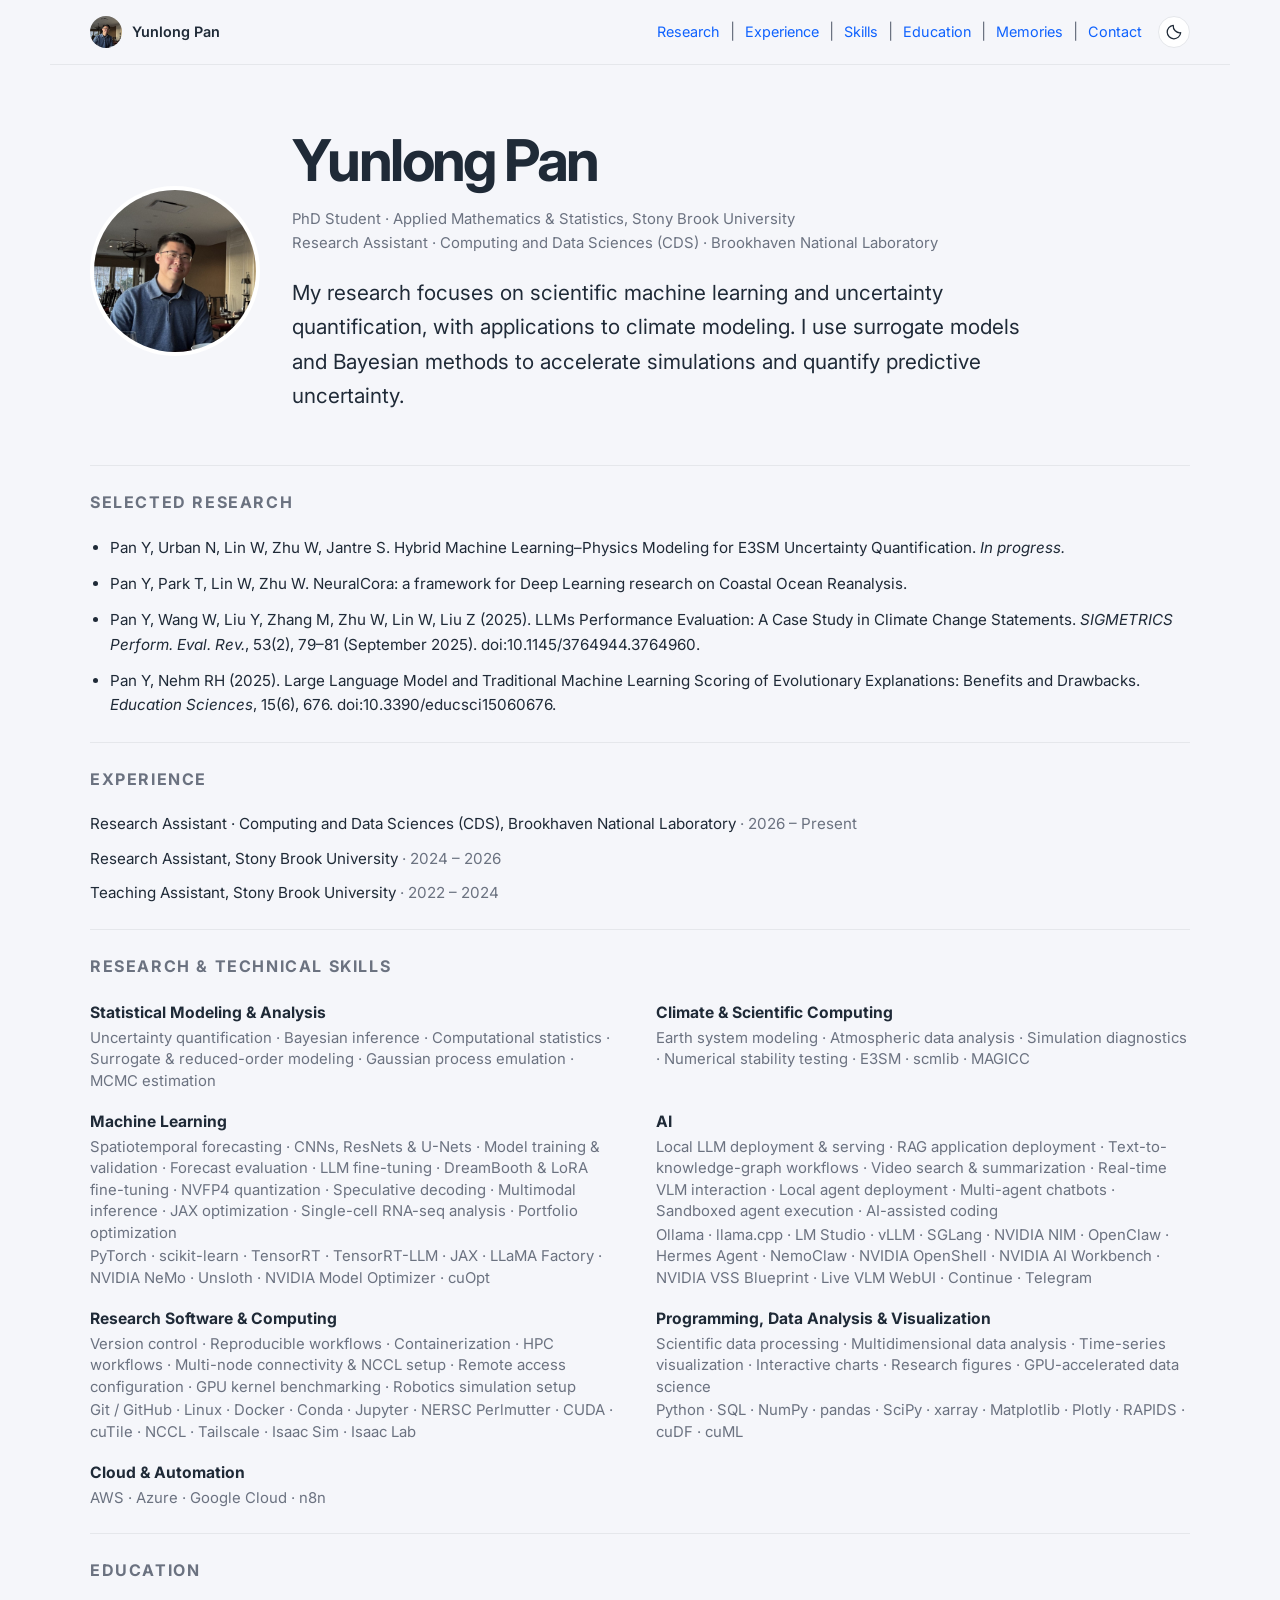
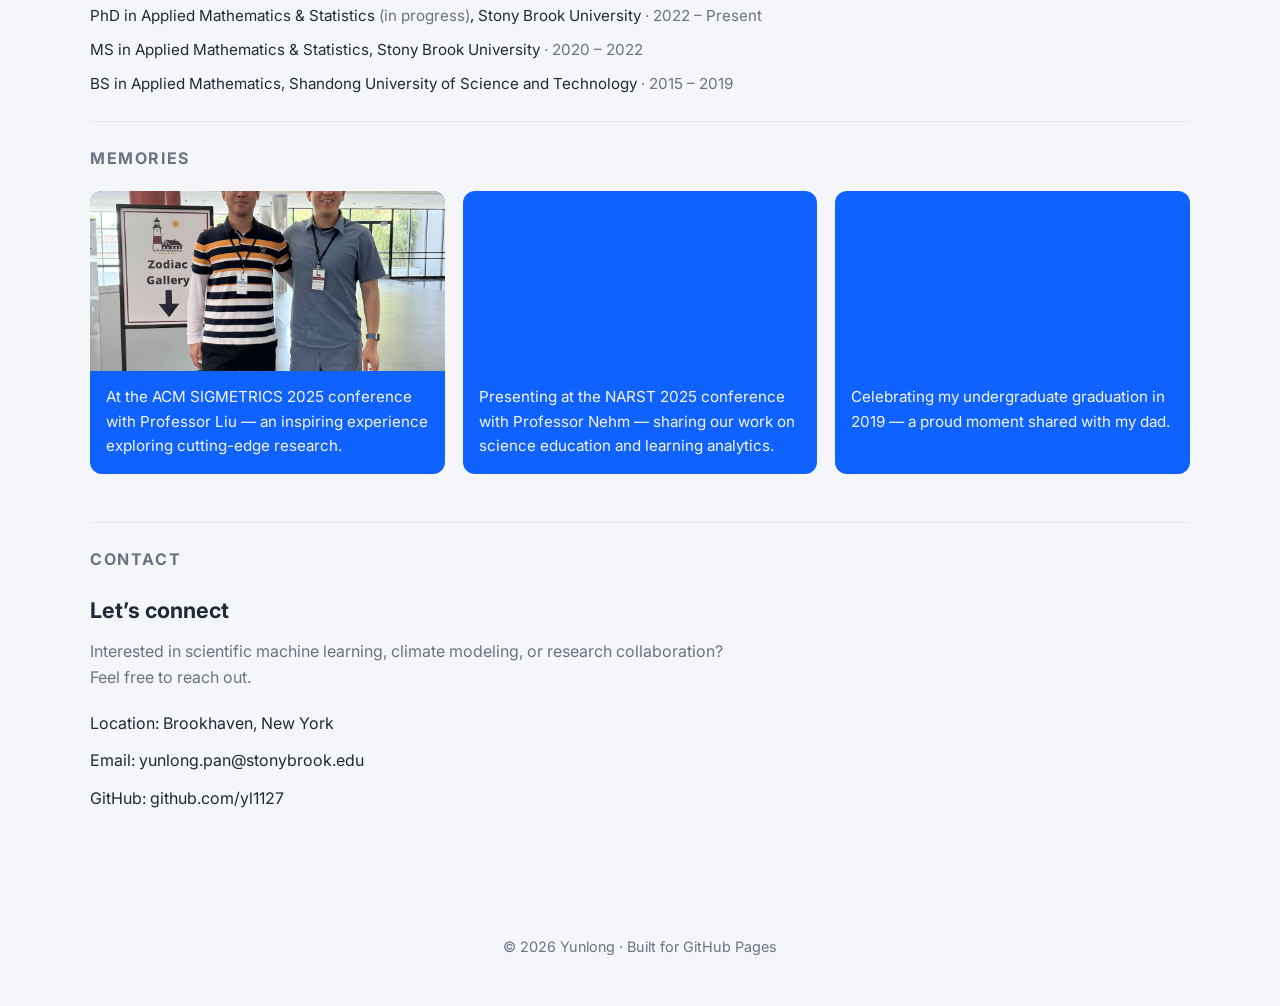
==== commit afb1967f: "Refine academic homepage layout, navigation, and research skills" ====
--- a/index.html
+++ b/index.html
@@ -8,588 +8,127 @@
     <link rel="preconnect" href="https://fonts.googleapis.com">
     <link rel="preconnect" href="https://fonts.gstatic.com" crossorigin>
     <link href="https://fonts.googleapis.com/css2?family=Inter:wght@400;500;600&amp;display=swap" rel="stylesheet">
-    <style>
-        :root {
-            color-scheme: light dark;
-            --bg: #f5f6fa;
-            --card: #ffffff;
-            --accent: #0f62fe;
-            --text: #1f2a37;
-            --subtle: #6b7280;
-            --border: #e5e7eb;
-            --page-width: min(1180px, calc(100vw - 64px));
-        }
-        @media (prefers-color-scheme: dark) {
-            :root {
-                --bg: #0b1220;
-                --card: #151d2f;
-                --accent: #5da2ff;
-                --text: #e2e8f0;
-                --subtle: #94a3b8;
-                --border: #1f2a3f;
-            }
-        }
-        * {
-            box-sizing: border-box;
-        }
-        body {
-            margin: 0;
-            font-family: "Inter", system-ui, -apple-system, BlinkMacSystemFont, "Segoe UI", sans-serif;
-            background: var(--bg);
-            color: var(--text);
-            line-height: 1.6;
-            padding: 0 clamp(16px, 4vw, 40px);
-        }
-        html {
-            scroll-behavior: smooth;
-        }
-        .site-nav {
-            align-items: center;
-            display: flex;
-            gap: 8px;
-            justify-content: flex-start;
-            margin: 0 auto;
-            max-width: var(--page-width);
-            overflow-x: auto;
-            padding: 18px clamp(20px, 4vw, 40px) 0;
-            scrollbar-width: none;
-            width: 100%;
-        }
-        .site-nav::-webkit-scrollbar {
-            display: none;
-        }
-        .site-nav a {
-            border: 1px solid var(--border);
-            border-radius: 999px;
-            color: var(--subtle);
-            flex: 0 0 auto;
-            font-size: 0.9rem;
-            padding: 6px 12px;
-            text-decoration: none;
-        }
-        .site-nav a:hover,
-        .site-nav a:focus-visible {
-            border-color: rgba(15, 98, 254, 0.35);
-            color: var(--accent);
-            outline: none;
-        }
-        @media (min-width: 700px) {
-            .site-nav {
-                justify-content: center;
-            }
-        }
-        header {
-            padding: 48px clamp(20px, 4vw, 40px) 32px;
-            text-align: center;
-            width: 100%;
-            max-width: var(--page-width);
-            margin: 0 auto;
-        }
-        .hero {
-            display: flex;
-            flex-direction: column;
-            align-items: center;
-            gap: 18px;
-        }
-        .hero-text {
-            text-align: center;
-        }
-        .hero-text h1 {
-            font-size: 2.25rem;
-            margin: 0 0 8px;
-        }
-        .hero-text p {
-            margin: 0;
-            color: var(--subtle);
-            font-size: 1.05rem;
-        }
-        .hero-photo {
-            width: 150px;
-            height: 150px;
-            border-radius: 50%;
-            object-fit: cover;
-            border: 4px solid var(--card);
-            box-shadow: 0 10px 40px rgba(15, 98, 254, 0.2);
-        }
-        @media (min-width: 640px) {
-            .hero {
-                flex-direction: row;
-                justify-content: center;
-                text-align: left;
-            }
-            .hero-text {
-                text-align: left;
-            }
-        }
-        .container {
-            width: 100%;
-            max-width: var(--page-width);
-            margin: 0 auto 60px;
-            padding: 0 clamp(20px, 4vw, 40px) 32px;
-            display: grid;
-            gap: 24px;
-        }
-        .grid {
-            display: grid;
-            gap: 24px;
-        }
-        @media (min-width: 768px) {
-            .grid {
-                grid-template-columns: 2fr 1fr;
-            }
-        }
-        section {
-            background: var(--card);
-            border-radius: 14px;
-            padding: 28px;
-            box-shadow: 0 10px 40px rgba(15, 98, 254, 0.08);
-            border: 1px solid var(--border);
-            scroll-margin-top: 20px;
-        }
-        h2 {
-            font-size: 1rem;
-            text-transform: uppercase;
-            letter-spacing: 0.1em;
-            color: var(--subtle);
-            margin: 0 0 18px;
-        }
-        h3 {
-            margin: 0 0 4px;
-            font-size: 1.1rem;
-        }
-        .summary {
-            font-size: 1rem;
-            margin: 0;
-        }
-        .experience-item,
-        .project-item,
-        .education-item,
-        .memory-item {
-            margin-bottom: 24px;
-        }
-        .experience-item:last-child,
-        .project-item:last-child,
-        .education-item:last-child,
-        .memory-item:last-child {
-            margin-bottom: 0;
-        }
-        .memory-gallery {
-            display: grid;
-            grid-template-columns: repeat(auto-fit, minmax(220px, 1fr));
-            gap: 18px;
-            margin-bottom: 24px;
-        }
-        .memory-card {
-            margin: 0;
-            border-radius: 12px;
-            overflow: hidden;
-            background: #0f62fe;
-            color: #f5f6fa;
-            position: relative;
-            min-height: 180px;
-            cursor: pointer;
-            transition: transform 0.2s ease, box-shadow 0.2s ease;
-        }
-        .memory-card img {
-            width: 100%;
-            height: 180px;
-            object-fit: cover;
-            display: block;
-        }
-        .memory-card figcaption {
-            padding: 14px 16px 16px;
-            font-size: 0.95rem;
-        }
-        .memory-card:hover,
-        .memory-card:focus-visible {
-            transform: translateY(-4px);
-            box-shadow: 0 12px 30px rgba(15, 98, 254, 0.25);
-            outline: none;
-        }
-        .memory-overlay {
-            position: fixed;
-            inset: 0;
-            background: rgba(16, 27, 44, 0.78);
-            display: flex;
-            align-items: center;
-            justify-content: center;
-            padding: 20px;
-            opacity: 0;
-            pointer-events: none;
-            transition: opacity 0.2s ease;
-            z-index: 1000;
-        }
-        .memory-overlay.is-visible {
-            opacity: 1;
-            pointer-events: auto;
-        }
-        .memory-overlay__content {
-            background: var(--card);
-            background-clip: padding-box;
-            border-radius: 16px;
-            isolation: isolate;
-            max-height: 85vh;
-            max-width: min(900px, 90vw);
-            overflow-y: auto;
-            width: 100%;
-            padding: 16px 16px 20px;
-            box-shadow: 0 30px 80px rgba(0, 0, 0, 0.35);
-            position: relative;
-            z-index: 1001;
-        }
-        .memory-overlay__content img {
-            width: 100%;
-            max-height: 70vh;
-            object-fit: contain;
-            border-radius: 10px;
-        }
-        .memory-overlay__content p {
-            margin: 14px 6px 0;
-            color: var(--text);
-            font-size: 1rem;
-        }
-        .memory-overlay__close {
-            position: absolute;
-            top: 12px;
-            right: 12px;
-            border: none;
-            border-radius: 999px;
-            width: 36px;
-            height: 36px;
-            background: rgba(15, 98, 254, 0.1);
-            color: var(--text);
-            font-size: 1.1rem;
-            cursor: pointer;
-        }
-        .memory-overlay__close:hover,
-        .memory-overlay__close:focus-visible {
-            background: rgba(15, 98, 254, 0.2);
-        }
-        .meta {
-            font-weight: 500;
-            color: var(--accent);
-        }
-        .details {
-            color: var(--subtle);
-            font-size: 0.95rem;
-            margin-top: 6px;
-        }
-        .info-list {
-            list-style: none;
-            padding: 0;
-            margin: 0;
-            display: flex;
-            flex-wrap: wrap;
-            gap: 8px;
-        }
-        .skills-groups {
-            display: grid;
-            gap: 14px;
-        }
-        .skill-group h3 {
-            color: var(--text);
-            font-size: 0.98rem;
-            margin-bottom: 6px;
-        }
-        .skill-group p {
-            color: var(--subtle);
-            font-size: 0.93rem;
-            line-height: 1.5;
-            margin: 0;
-        }
-        .memory-overlay__content img[hidden],
-        #memoryOverlayCaption[hidden] {
-            display: none;
-        }
-        .skill-detail-list {
-            display: flex;
-            flex-wrap: wrap;
-            gap: 10px;
-            list-style: none;
-            margin: 0;
-            padding: 0;
-        }
-        .skill-detail-list li {
-            background: rgba(15, 98, 254, 0.08);
-            border-radius: 999px;
-            color: var(--accent);
-            font-size: 0.95rem;
-            padding: 8px 12px;
-        }
-        .ai-learning {
-            display: grid;
-            gap: 22px;
-        }
-        .ai-learning__intro {
-            color: var(--subtle);
-            margin: 0;
-        }
-        .learning-platform-block {
-            border-top: 1px solid var(--border);
-            padding-top: 20px;
-        }
-        .learning-platform-block:first-of-type {
-            border-top: none;
-            padding-top: 0;
-        }
-        .learning-platform-block h3 {
-            color: var(--accent);
-            font-size: 1.1rem;
-            margin: 0 0 6px;
-        }
-        .learning-platform-block h4 {
-            color: var(--text);
-            font-size: 1rem;
-            margin: 18px 0 12px;
-        }
-        .learning-platform-note {
-            color: var(--subtle);
-            font-size: 0.95rem;
-            margin: 0;
-        }
-        .learning-platform-note a {
-            color: var(--accent);
-            text-decoration: none;
-            border-bottom: 1px solid rgba(15, 98, 254, 0.35);
-        }
-        .learning-platform-note a:hover,
-        .learning-platform-note a:focus-visible {
-            border-color: var(--accent);
-            outline: none;
-        }
-        .course-list {
-            box-sizing: border-box;
-            display: grid;
-            gap: 10px;
-            grid-template-columns: repeat(auto-fit, minmax(min(260px, 100%), 1fr));
-            list-style: none;
-            margin: 0;
-            max-height: 420px;
-            overflow-y: auto;
-            padding: 0 6px 0 0;
-        }
-        .course-list-wrap {
-            position: relative;
-        }
-        .course-list-wrap::after {
-            background: linear-gradient(to bottom, rgba(255, 255, 255, 0), var(--card));
-            bottom: 0;
-            content: "";
-            height: 46px;
-            left: 0;
-            pointer-events: none;
-            position: absolute;
-            right: 0;
-        }
-        @media (prefers-color-scheme: dark) {
-            .course-list-wrap::after {
-                background: linear-gradient(to bottom, rgba(21, 29, 47, 0), var(--card));
-            }
-        }
-        .course-list li {
-            border: 1px solid var(--border);
-            border-radius: 8px;
-            padding: 10px 12px;
-        }
-        .course-list strong {
-            display: block;
-            color: var(--text);
-            font-size: 0.95rem;
-            line-height: 1.35;
-        }
-        .course-list span {
-            color: var(--subtle);
-            display: block;
-            font-size: 0.85rem;
-            margin-top: 4px;
-        }
-        .info-list {
-            flex-direction: column;
-            gap: 12px;
-        }
-        .info-list a {
-            color: inherit;
-            text-decoration: none;
-            border-bottom: 1px solid transparent;
-        }
-        .info-list a:hover {
-            border-color: var(--accent);
-        }
-        main a {
-            color: var(--accent);
-            text-decoration: none;
-            border-bottom: 1px solid rgba(15, 98, 254, 0.3);
-            transition: border-color 0.2s ease, color 0.2s ease;
-        }
-        main a:hover,
-        main a:focus-visible {
-            border-color: var(--accent);
-            color: var(--accent);
-            outline: none;
-        }
-        footer {
-            text-align: center;
-            color: var(--subtle);
-            font-size: 0.9rem;
-            padding: 32px clamp(16px, 4vw, 40px) 48px;
-            width: 100%;
-            max-width: var(--page-width);
-            margin: 0 auto;
-        }
-    </style>
+    <script>
+        try {
+            const savedTheme = localStorage.getItem("homepage-theme");
+            if (savedTheme === "light" || savedTheme === "dark") document.documentElement.dataset.theme = savedTheme;
+        } catch {}
+    </script>
+    <link rel="stylesheet" href="./styles.css?v=20261013-ai-details">
 </head>
 <body>
-    <nav class="site-nav" aria-label="Primary sections">
-        <a href="#summary">Summary</a>
-        <a href="#projects">Projects</a>
+    <nav class="site-nav site-nav--sticky" aria-label="Primary sections">
+        <a class="nav-profile" href="#about" aria-label="Yunlong Pan — back to introduction">
+            <img src="./docs/intro-2025.jpg" alt="" width="32" height="32">
+            <span>Yunlong Pan</span>
+        </a>
+        <div class="nav-controls">
+        <div class="nav-section-links">
+        <a href="#research">Research</a>
+        <span aria-hidden="true">|</span>
+        <a href="#experience">Experience</a>
+        <span aria-hidden="true">|</span>
         <a href="#skills">Skills</a>
+        <span aria-hidden="true">|</span>
+        <a href="#education">Education</a>
+        <span aria-hidden="true">|</span>
         <a href="#memories">Memories</a>
-        <a href="#ai-learning">AI Learning</a>
+        <span aria-hidden="true">|</span>
+        <a href="#contact">Contact</a>
+        </div>
+        <button class="theme-toggle" type="button" aria-label="Switch to dark theme" hidden>
+            <svg class="theme-moon" width="18" height="18" viewBox="0 0 24 24" fill="none" stroke="currentColor" stroke-width="1.7" stroke-linecap="round" stroke-linejoin="round" aria-hidden="true"><path d="M20.9 13A9 9 0 0 1 11 3.1 9 9 0 1 0 20.9 13Z"/></svg>
+            <svg class="theme-sun" width="18" height="18" viewBox="0 0 24 24" fill="none" stroke="currentColor" stroke-width="1.7" stroke-linecap="round" aria-hidden="true"><circle cx="12" cy="12" r="4"/><path d="M12 2v2m0 16v2M2 12h2m16 0h2M5 5l1.4 1.4m11.2 11.2L19 19M5 19l1.4-1.4M17.6 6.4 19 5"/></svg>
+        </button>
+        </div>
     </nav>
-
-    <header>
+    <header id="about">
         <div class="hero">
-            <img class="hero-photo" src="./docs/intro-2025.jpg" alt="Portrait illustration representing Yunlong Pan" loading="lazy" decoding="async">
+            <img class="hero-photo" src="./docs/intro-2025.jpg" alt="Yunlong Pan" decoding="async">
             <div class="hero-text">
                 <h1>Yunlong Pan</h1>
-                <p>Data Researcher (Statistics, Deep Learning &amp; AI) | Turning raw data into moments of delight</p>
+                <p class="affiliation">PhD Student · Applied Mathematics &amp; Statistics, Stony Brook University<br>Research Assistant · Computing and Data Sciences (CDS) · Brookhaven National Laboratory</p>
+                <p class="research-intro">My research focuses on scientific machine learning and uncertainty quantification, with applications to climate modeling. I use surrogate models and Bayesian methods to accelerate simulations and quantify predictive uncertainty.</p>
             </div>
         </div>
     </header>
 
     <main class="container">
-        <section id="summary">
-        <h2>Summary</h2>
-        <p class="summary">
-            I'm driven by the challenge of uncovering patterns in complex data and transforming them into actionable insights. 
-            I enjoy solving real-world problems by leveraging data-driven approaches that create meaningful impact and informed decisions.
-        </p>
-        <ul class="summary-points">
-            <li>Explore responsible and ethical AI usage.</li>
-            <li>Democratize deep learning for public benefit.</li>
-            <li>Maximize GPU performance to drive breakthrough discoveries.</li>
-            <li>Unite diverse researchers to spark transformative ideas.</li>
-        </ul>
-    </section>
-
-        <div class="grid">
-            <section id="projects">
-                <h2>Experience</h2>
-                <div class="experience-item">
-                    <h3>Research Assistant · Brookhaven National Lab</h3>
-                    <p class="meta">2026 – Present · Upton, New York</p>
-                    <p class="details">
-                        <!-- Highlight measurable achievements, key technologies, and responsibilities that show
-                        leadership, ownership, or end-to-end delivery. -->
-                    </p>
-                </div>
-                <div class="experience-item">
-                    <h3>Research Assistant · Stony Brook University</h3>
-                    <p class="meta">2024 – 2026 · Stony Brook, New York</p>
-                    <p class="details">
-                        <!-- Highlight measurable achievements, key technologies, and responsibilities that show
-                        leadership, ownership, or end-to-end delivery. -->
-                    </p>
-                </div>
-                <div class="experience-item">
-                    <h3>Teaching Assistant · Stony Brook University</h3>
-                    <p class="meta">2022 – 2024 · Stony Brook, New York</p>
-                    <p class="details">
-                        <!-- Focus on outcomes—performance gains, revenue impact, adoption metrics, or team/process improvements. -->
-                    </p>
-                </div>
-            </section>
-
-            <section id="skills">
-                <h2>Snapshot</h2>
-                <ul class="info-list">
-                    <li>Location: Brookhaven, New York</li>
-                    <li>Email: <a href="mailto:yunlong.pan@stonybrook.edu">yunlong.pan@stonybrook.edu</a></li>
-                    <li>GitHub: <a href="https://github.com/yl1127" target="_blank" rel="noreferrer">github.com/yl1127</a></li>
-                    <!-- <li>LinkedIn: <a href="https://www.linkedin.com/in/your-handle" target="_blank" rel="noreferrer">linkedin.com/in/your-handle</a></li> -->
-                    <!-- <li>Portfolio: <a href="https://yourdomain.com" target="_blank" rel="noreferrer">yourdomain.com</a></li> -->
-                </ul>
-            </section>
-        </div>
-
-        <div class="grid">
-            <section>
-                <h2>Highlighted Projects</h2>
-
-                <div class="project-item">
-                    <h3>HybridSCM</h3>
-                    <p class="meta">Project Lead · 2026 (TBD)</p>
-                    <p class="details">
-                        Led the development of a hybrid climate-modeling workflow combining E3SM-SCM simulations with neural surrogate models for fast parameter sensitivity analysis and uncertainty quantification.
-                        Designed automated pipelines for experiment sampling, batch simulation, output processing, and visualization, reducing the cost of exploring large climate parameter spaces.
-                        <br><br>
-                        <!-- <a href="https://github.com/yl1127/neuralcora" target="_blank" rel="noopener noreferrer">View Code on GitHub</a> -->
-                    </p>
-                </div>
-                
-                <div class="project-item">
-                    <h3>NeuralCora: a framework for Deep Learning research on Coastal Ocean Reanalysis</h3>
-                    <p class="meta">Project Lead · 2025 (TBD)</p>
-                    <p class="details">
-                        NeuralCora aims to bring station-level forecasting—traditionally reliant on expensive observation devices—to broader coastal communities. 
-                        As the Student Research Lead, I oversee model design, data integration, and validation efforts to ensure accessible, accurate, and cost-effective climate insights powered by AI.  
-                        <!-- <br><br> -->
-                        <a href="https://github.com/yl1127/neuralcora" target="_blank" rel="noopener noreferrer">View Code on GitHub</a>
-                    </p>
-                </div>
-                <div class="project-item">
-                    <h3>Large Language Model and Traditional Machine Learning Scoring of Evolutionary Explanations: Benefits and Drawbacks</h3>
-                    <p class="meta">Co-author · 2025.5</p>
-                    <p class="details">
-                        Co-researched with Prof Nehm to compare large language models and traditional machine-learning methods for automated scoring of students' evolutionary explanations. 
-                        Contributed to prompt design, data processing, and statistical evaluation, revealing trade-offs between accuracy, efficiency, and reliability in AI-based assessment. 
-                        <a href="https://www.researchgate.net/publication/392214651_Large_Language_Model_and_Traditional_Machine_Learning_Scoring_of_Evolutionary_Explanations_Benefits_and_Drawbacks" target="_blank" rel="noopener noreferrer">Read Paper</a>
-                    </p>
-                </div>
-            </section>
-
-            <section>
-                <h2>Skills</h2>
-                <div class="skills-groups">
-                    <div class="skill-group">
-                        <h3>Research Computing</h3>
-                        <p>Python · R · SQL · SAS · NumPy · pandas</p>
-                    </div>
-                    <div class="skill-group">
-                        <h3>Machine Learning</h3>
-                        <p>PyTorch · scikit-learn · Ollama · Hugging Face</p>
-                    </div>
-                    <div class="skill-group">
-                        <h3>Scientific Workflows</h3>
-                        <p>E3SM · scmlib · SciPy · Plotly · Matplotlib · xarray</p>
-                    </div>
-                    <div class="skill-group">
-                        <h3>Deployment &amp; Tools</h3>
-                        <p>GitHub · Docker · AWS · Azure · Google Cloud · n8n</p>
-                    </div>
-                </div>
-            </section>
-        </div>
-
-        <section>
+
+
+        <hr class="section-divider">
+        <section id="research">
+            <h2>Selected Research</h2>
+            <ul class="research-list">
+                <li class="project-item">Pan Y, Urban N, Lin W, Zhu W, Jantre S. Hybrid Machine Learning–Physics Modeling for E3SM Uncertainty Quantification. <em>In progress.</em></li>
+                <li class="project-item">Pan Y, Park T, Lin W, Zhu W. NeuralCora: a framework for Deep Learning research on Coastal Ocean Reanalysis.</li>
+                <li class="project-item">Pan Y, Wang W, Liu Y, Zhang M, Zhu W, Lin W, Liu Z (2025). LLMs Performance Evaluation: A Case Study in Climate Change Statements. <em>SIGMETRICS Perform. Eval. Rev.</em>, 53(2), 79–81 (September 2025). doi:10.1145/3764944.3764960.</li>
+                <li class="project-item">Pan Y, Nehm RH (2025). Large Language Model and Traditional Machine Learning Scoring of Evolutionary Explanations: Benefits and Drawbacks. <em>Education Sciences</em>, 15(6), 676. doi:10.3390/educsci15060676.</li>
+            </ul>
+        </section>
+
+        <hr class="section-divider">
+        <section id="experience">
+            <h2>Experience</h2>
+            <ul class="experience-list">
+                <li>Research Assistant · Computing and Data Sciences (CDS), Brookhaven National Laboratory <span class="experience-note">· 2026 – Present</span></li>
+                <li>Research Assistant, Stony Brook University <span class="experience-note">· 2024 – 2026</span></li>
+                <li>Teaching Assistant, Stony Brook University <span class="experience-note">· 2022 – 2024</span></li>
+            </ul>
+        </section>
+
+
+
+        <hr class="section-divider">
+        <section id="skills">
+            <h2>Research &amp; Technical Skills</h2>
+            <div class="skills-groups">
+                <div class="skill-group">
+                    <h3>Statistical Modeling &amp; Analysis</h3>
+                    <p>Uncertainty quantification · Bayesian inference · Computational statistics · Surrogate &amp; reduced-order modeling · Gaussian process emulation · MCMC estimation</p>
+                </div>
+                <div class="skill-group">
+                    <h3>Climate &amp; Scientific Computing</h3>
+                    <p>Earth system modeling · Atmospheric data analysis · Simulation diagnostics · Numerical stability testing · E3SM · scmlib · MAGICC</p>
+                </div>
+                <div class="skill-group">
+                    <h3>Machine Learning</h3>
+                    <p>Spatiotemporal forecasting · CNNs, ResNets &amp; U-Nets · Model training &amp; validation · Forecast evaluation · LLM fine-tuning · DreamBooth &amp; LoRA fine-tuning · NVFP4 quantization · Speculative decoding · Multimodal inference · JAX optimization · Single-cell RNA-seq analysis · Portfolio optimization</p>
+                    <p class="skill-tools">PyTorch · scikit-learn · TensorRT · TensorRT-LLM · JAX · LLaMA Factory · NVIDIA NeMo · Unsloth · NVIDIA Model Optimizer · cuOpt</p>
+                </div>
+                <div class="skill-group">
+                    <h3>AI</h3>
+                    <p>Local LLM deployment &amp; serving · RAG application deployment · Text-to-knowledge-graph workflows · Video search &amp; summarization · Real-time VLM interaction · Local agent deployment · Multi-agent chatbots · Sandboxed agent execution · AI-assisted coding</p>
+                    <p class="skill-tools">Ollama · llama.cpp · LM Studio · vLLM · SGLang · NVIDIA NIM · OpenClaw · Hermes Agent · NemoClaw · NVIDIA OpenShell · NVIDIA AI Workbench · NVIDIA VSS Blueprint · Live VLM WebUI · Continue · Telegram</p>
+                </div>
+                <div class="skill-group">
+                    <h3>Research Software &amp; Computing</h3>
+                    <p>Version control · Reproducible workflows · Containerization · HPC workflows · Multi-node connectivity &amp; NCCL setup · Remote access configuration · GPU kernel benchmarking · Robotics simulation setup</p>
+                    <p class="skill-tools">Git / GitHub · Linux · Docker · Conda · Jupyter · NERSC Perlmutter · CUDA · cuTile · NCCL · Tailscale · Isaac Sim · Isaac Lab</p>
+                </div>
+                <div class="skill-group">
+                    <h3>Programming, Data Analysis &amp; Visualization</h3>
+                    <p>Scientific data processing · Multidimensional data analysis · Time-series visualization · Interactive charts · Research figures · GPU-accelerated data science</p>
+                    <p class="skill-tools">Python · SQL · NumPy · pandas · SciPy · xarray · Matplotlib · Plotly · RAPIDS · cuDF · cuML</p>
+                </div>
+                <div class="skill-group">
+                    <h3>Cloud &amp; Automation</h3>
+                    <p class="skill-tools">AWS · Azure · Google Cloud · n8n</p>
+                </div>
+            </div>
+        </section>
+
+        <hr class="section-divider">
+        <section id="education">
             <h2>Education</h2>
-            <div class="education-item">
-                <h3>Stony Brook University · Doctor of Philosophy(TBD)</h3>
-                <p class="meta">2022 – Current · Applied Math and Statistics</p>
-                <!-- <p class="details">Optional highlight of honors, research, or relevant coursework.</p> -->
-            </div>
-            <div class="education-item">
-                <h3>Stony Brook University · Master of Science</h3>
-                <p class="meta">2020 – 2022 · Applied Math and Statistics</p>
-                <!-- <p class="details">Optional highlight of honors, research, or relevant coursework.</p> -->
-            </div>
-            <div class="education-item">
-                <h3>Shandong University of Science and Technology · Bachelor of Science</h3>
-                <p class="meta">2015 – 2019 · Applied Mathematics </p>
-                <!-- <p class="details">Optional highlight of honors, research, or relevant coursework.</p> -->
-            </div>
-        </section>
-
+            <ul class="education-list">
+                <li>PhD in Applied Mathematics &amp; Statistics <span class="education-note">(in progress)</span>, Stony Brook University <span class="education-note">· 2022 – Present</span></li>
+                <li>MS in Applied Mathematics &amp; Statistics, Stony Brook University <span class="education-note">· 2020 – 2022</span></li>
+                <li>BS in Applied Mathematics, Shandong University of Science and Technology <span class="education-note">· 2015 – 2019</span></li>
+            </ul>
+        </section>
+
+        <hr class="section-divider">
  <section id="memories">
   <h2>Memories</h2>
   <div class="memory-gallery">
@@ -610,11 +149,17 @@
   </div>
 </section>
 
-        <section class="ai-learning" id="ai-learning">
-            <h2>AI Learning &amp; Practice</h2>
-            <p class="ai-learning__intro">
-                A running record of my applied AI learning, combining structured short courses with hands-on local AI workflow playbooks.
-            </p>
+
+        <hr class="section-divider">
+        <section id="contact" aria-labelledby="contact-heading">
+            <h2 id="contact-heading">Contact</h2>
+            <h3>Let’s connect</h3>
+            <p class="contact-intro">Interested in scientific machine learning, climate modeling, or research collaboration? Feel free to reach out.</p>
+            <ul class="info-list">
+                <li>Location: Brookhaven, New York</li>
+                <li>Email: <a href="mailto:yunlong.pan@stonybrook.edu">yunlong.pan@stonybrook.edu</a></li>
+                <li>GitHub: <a href="https://github.com/yl1127" target="_blank" rel="noopener noreferrer">github.com/yl1127</a></li>
+            </ul>
         </section>
 
     </main>
@@ -624,6 +169,68 @@
     </footer>
 
     <script>
+        const themeToggle = document.querySelector(".theme-toggle");
+        const systemTheme = window.matchMedia("(prefers-color-scheme: dark)");
+        const updateThemeToggle = () => {
+            const dark = (document.documentElement.dataset.theme || (systemTheme.matches ? "dark" : "light")) === "dark";
+            themeToggle.classList.toggle("is-dark", dark);
+            themeToggle.setAttribute("aria-label", dark ? "Switch to light theme" : "Switch to dark theme");
+            themeToggle.title = themeToggle.getAttribute("aria-label");
+        };
+        themeToggle.hidden = false;
+        updateThemeToggle();
+        systemTheme.addEventListener("change", updateThemeToggle);
+        themeToggle.addEventListener("click", () => {
+            const next = themeToggle.classList.contains("is-dark") ? "light" : "dark";
+            document.documentElement.dataset.theme = next;
+            try { localStorage.setItem("homepage-theme", next); } catch {}
+            updateThemeToggle();
+        });
+
+        const stickyNav = document.querySelector(".site-nav--sticky");
+        const introSection = document.getElementById("about");
+        const sectionLinks = [...stickyNav.querySelectorAll(".nav-section-links a")];
+        const navigationSections = sectionLinks.map(link => document.querySelector(link.getAttribute("href")));
+        const updateNavProfile = () => {
+            const pastIntro = introSection.getBoundingClientRect().bottom <= stickyNav.getBoundingClientRect().bottom;
+            stickyNav.classList.toggle("has-profile", pastIntro);
+
+            const readingLine = stickyNav.getBoundingClientRect().bottom + 24;
+            let currentSection = -1;
+            navigationSections.forEach((section, index) => {
+                if (section.getBoundingClientRect().top <= readingLine) currentSection = index;
+            });
+            // The final section may be too short to reach the reading line.
+            const atPageEnd = window.scrollY > 0 &&
+                window.scrollY + window.innerHeight >= document.documentElement.scrollHeight - 2;
+            if (atPageEnd) currentSection = navigationSections.length - 1;
+            sectionLinks.forEach((link, index) => {
+                if (index === currentSection) link.setAttribute("aria-current", "location");
+                else link.removeAttribute("aria-current");
+            });
+        };
+        let profileFramePending = false;
+        window.addEventListener("scroll", () => {
+            if (profileFramePending) return;
+            profileFramePending = true;
+            requestAnimationFrame(() => {
+                updateNavProfile();
+                profileFramePending = false;
+            });
+        }, { passive: true });
+        window.addEventListener("pageshow", updateNavProfile);
+        window.addEventListener("resize", updateNavProfile);
+        const updateNavOffset = () => {
+            document.documentElement.style.setProperty("--nav-offset", `${Math.ceil(stickyNav.getBoundingClientRect().height) + 20}px`);
+            updateNavProfile();
+        };
+        updateNavOffset();
+        if ("ResizeObserver" in window) {
+            new ResizeObserver(updateNavOffset).observe(stickyNav);
+        } else {
+            window.addEventListener("resize", updateNavOffset);
+        }
+
         const yearEl = document.getElementById("year");
         if (yearEl) {
             yearEl.textContent = new Date().getFullYear();
@@ -648,159 +255,6 @@
         const closeOverlayBtn = overlay.querySelector(".memory-overlay__close");
         let lastFocusedElement = null;
 
-        const deeplearningAiCourses = [
-            ["Event-Driven Agentic Document Workflows", "LlamaIndex", "59m", "Beginner"],
-            ["Reinforcement Fine-Tuning LLMs With GRPO", "Predibase", "1h23m", "Intermediate"],
-            ["MCP: Build Rich-Context AI Apps with Anthropic", "Anthropic", "1h38m", "Intermediate"],
-            ["Building Agentic RAG with Llamaindex", "LlamaIndex", "44m", "Beginner"],
-            ["AI Agents in LangGraph", "LangChain, Tavily", "1h32m", "Intermediate"],
-            ["Preprocessing Unstructured Data for LLM Applications", "Unstructured", "1h12m", "Beginner"],
-            ["AI Python for Beginners", "DeepLearning.AI", "10h20m", "Beginner"],
-            ["Building Generative AI Applications with Gradio", "Hugging Face", "49m", "Beginner"],
-            ["Building and Evaluating Advanced RAG", "TruEra, LlamaIndex", "1h55m", "Beginner"],
-            ["Multimodal RAG: Chat with Videos", "Intel", "1h", "Intermediate"],
-            ["Quantization in Depth", "Hugging Face", "2h10m", "Intermediate"],
-            ["Prompt Engineering with Llama 2&3", "Meta", "1h53m", "Beginner"],
-            ["Pretraining LLMs", "Upstage", "1h19m", "Intermediate"],
-            ["Intro to Federated Learning", "Flower Labs", "1h8m", "Beginner"],
-            ["Improving Accuracy of LLM Applications", "AMD, formerly Lamini, Meta", "1h41m", "Intermediate"],
-            ["Large Language Models with Semantic Search", "Cohere", "1h12m", "Beginner"],
-            ["Function-calling and data extraction with LLMs", "Nexusflow", "59m", "Beginner"],
-            ["AI Agentic Design Patterns with AutoGen", "Microsoft, Penn State University", "1h25m", "Beginner"],
-            ["Attention in Transformers: Concepts and Code in PyTorch", "StatQuest", "1h6m", "Beginner"],
-            ["How Transformer LLMs Work", "Jay Alammar, Maarten Grootendorst", "1h34m", "Beginner"],
-            ["Building toward Computer Use with Anthropic", "Anthropic", "1h37m", "Beginner"],
-            ["Reasoning with o1", "OpenAI", "1h24m", "Intermediate"],
-            ["Collaborative Writing and Coding with OpenAI Canvas", "OpenAI", "37m", "Beginner"],
-            ["Building Your Own Database Agent", "Microsoft", "58m", "Beginner"],
-            ["Prompt Engineering for Vision Models", "Comet", "1h22m", "Beginner"],
-            ["Getting Started with Mistral", "Mistral AI", "52m", "Beginner"],
-            ["Quantization Fundamentals with Hugging Face", "Hugging Face", "1h4m", "Beginner"],
-            ["Building Systems with the ChatGPT API", "OpenAI", "1h45m", "Beginner"],
-            ["Knowledge Graphs for RAG", "Neo4j", "1h54m", "Intermediate"],
-            ["Open Source Models with Hugging Face", "Hugging Face", "2h3m", "Beginner"],
-            ["Reinforcement Learning From Human Feedback", "Google Cloud", "1h12m", "Intermediate"],
-            ["Functions, Tools and Agents with LangChain", "LangChain", "1h44m", "Intermediate"],
-            ["Finetuning Large Language Models", "AMD, formerly Lamini", "1h25m", "Intermediate"],
-            ["LangChain Chat with Your Data", "LangChain", "1h8m", "Beginner"],
-            ["ChatGPT Prompt Engineering for Developers", "OpenAI", "1h30m", "Beginner"],
-            ["LangChain for LLM Application Development", "LangChain", "1h38m", "Beginner"],
-            ["Advanced Retrieval for AI with Chroma", "Chroma", "52m", "Intermediate"],
-            ["How Diffusion Models Work", "DeepLearning.AI", "36m", "Intermediate"],
-        ];
-
-        const nvidiaDgxSparkPlaybooks = [
-            ["Single-cell RNA Sequencing", "15 min · End-to-end GPU-powered workflow for scRNA-seq using RAPIDS."],
-            ["Portfolio Optimization", "20 min · GPU-accelerated portfolio optimization using cuOpt and cuML."],
-            ["CUDA-X Data Science", "30 min · Accelerate UMAP, HDBSCAN, pandas, and more with NVIDIA cuML and cuDF."],
-            ["Text to Knowledge Graph", "30 min · Transform unstructured text into interactive knowledge graphs with LLM inference and graph visualization."],
-            ["Optimized JAX", "2 hrs · Optimize JAX to run on Spark."],
-            ["LLaMA Factory", "Install and fine-tune models with LLaMA Factory."],
-            ["Fine-tune with Pytorch", "Use Pytorch to fine-tune models locally."],
-            ["FLUX.1 Dreambooth LoRA Fine-tuning", "1 hr · Fine-tune FLUX.1-dev 12B with Dreambooth LoRA for custom image generation."],
-            ["Fine-tune with NeMo", "1 hr · Use NVIDIA NeMo to fine-tune models locally."],
-            ["Unsloth on DGX Spark", "1 hr · Optimized fine-tuning with Unsloth."],
-            ["Speculative Decoding", "30 min · Set up speculative decoding for fast inference on Spark."],
-            ["Run models with llama.cpp on DGX Spark", "30 min · Build llama.cpp with CUDA and serve models via an OpenAI-compatible API."],
-            ["Nemotron-3-Nano with llama.cpp", "30 min · Run Nemotron-3-Nano-30B using llama.cpp on DGX Spark."],
-            ["SGLang for Inference", "30 min · Install and use SGLang on DGX Spark."],
-            ["NIM on Spark", "30 min · Deploy a NIM on Spark."],
-            ["LM Studio on DGX Spark", "30 min · Deploy LM Studio, serve LLMs on Spark, and use LM Link remotely."],
-            ["vLLM for Inference", "30 min · Install and use vLLM on DGX Spark."],
-            ["TRT LLM for Inference", "1 hr · Install and use TensorRT-LLM on DGX Spark."],
-            ["NVFP4 Quantization", "1 hr · Quantize a model to NVFP4 using TensorRT Model Optimizer."],
-            ["Multi-modal Inference", "1 hr · Set up multi-modal inference with TensorRT."],
-            ["Connect Three DGX Spark in a Ring Topology", "Connect and set up three DGX Spark devices in a ring topology."],
-            ["Connect Multiple DGX Spark through a Switch", "Set up a cluster of DGX Spark devices connected through a switch."],
-            ["VS Code", "5 min · Install and use VS Code locally or remotely."],
-            ["RAG Application in AI Workbench", "30 min · Clone and run a reproducible RAG application with AI Workbench."],
-            ["Set up Tailscale on Your Spark", "30 min · Connect to Spark on a home network from anywhere."],
-            ["Connect Two Sparks", "Connect two Spark devices and set them up for inference and fine-tuning."],
-            ["Build a Video Search and Summarization (VSS) Agent", "Run the VSS Blueprint on Spark."],
-            ["Spark & Reachy Photo Booth", "2 hrs · AI augmented photo booth using DGX Spark and Reachy Mini."],
-            ["OpenClaw", "Run OpenClaw locally on DGX Spark with LM Studio or Ollama."],
-            ["CLI Coding Agent", "20 min · Build local CLI coding agents with Ollama."],
-            ["Live VLM WebUI", "20 min · Real-time vision-language model interaction with webcam streaming."],
-            ["Run Hermes Agent with Local Models", "30 min · Install and run the Hermes self-improving AI agent on DGX Spark."],
-            ["NemoClaw with Nemotron 3 Super and Telegram on DGX Spark", "30 min · Local Ollama inference with Telegram bot integration."],
-            ["Install and Use Isaac Sim and Isaac Lab", "30 min · Build Isaac Sim and Isaac Lab from source for Spark."],
-            ["Vibe Coding in VS Code", "30 min · Use DGX Spark as a local or remote coding assistant with Ollama and Continue."],
-            ["NCCL for Two Sparks", "30 min · Install and test NCCL on two Sparks."],
-            ["Secure Long Running AI Agents with OpenShell on DGX Spark", "30 min · Run OpenClaw with local models in an NVIDIA OpenShell sandbox."],
-            ["cuTile Kernels", "60 min · Run cuTile kernel benchmarks, FMHA implementation, and LLM inference on DGX Spark and B300."],
-            ["Build and Deploy a Multi-Agent Chatbot", "1 hr · Deploy a multi-agent chatbot system and chat with agents on Spark."],
-        ];
-
-        const renderLearningPlatformBlock = (container, { title, note, link, heading, items, itemMeta }) => {
-            const block = document.createElement("div");
-            block.className = "learning-platform-block";
-
-            const platform = document.createElement("h3");
-            platform.textContent = title;
-
-            const noteEl = document.createElement("p");
-            noteEl.className = "learning-platform-note";
-            noteEl.textContent = note;
-            if (link) {
-                noteEl.append(" ");
-                const noteLink = document.createElement("a");
-                noteLink.href = link.href;
-                noteLink.target = "_blank";
-                noteLink.rel = "noopener noreferrer";
-                noteLink.textContent = link.text;
-                noteEl.appendChild(noteLink);
-            }
-
-            const courseHeading = document.createElement("h4");
-            courseHeading.textContent = `${heading} · ${items.length}`;
-
-            const courseList = document.createElement("ul");
-            courseList.className = "course-list";
-            items.forEach((itemData) => {
-                const item = document.createElement("li");
-                const titleEl = document.createElement("strong");
-                const metaEl = document.createElement("span");
-                titleEl.textContent = itemData[0];
-                metaEl.textContent = itemMeta(itemData);
-                item.append(titleEl, metaEl);
-                courseList.appendChild(item);
-            });
-
-            const courseListWrap = document.createElement("div");
-            courseListWrap.className = "course-list-wrap";
-            courseListWrap.appendChild(courseList);
-
-            block.append(platform, noteEl, courseHeading, courseListWrap);
-            container.appendChild(block);
-        };
-
-        const renderAiLearningSection = () => {
-            const container = document.querySelector("#ai-learning");
-            if (!container) {
-                return;
-            }
-
-            renderLearningPlatformBlock(container, {
-                title: "DeepLearning.AI",
-                note: "All completed courses from my DeepLearning.AI learning track.",
-                heading: "Completed Courses",
-                items: deeplearningAiCourses,
-                itemMeta: ([, provider, duration, level]) => `${provider} · ${duration} · ${level} · Completed`,
-            });
-
-            renderLearningPlatformBlock(container, {
-                title: "NVIDIA DGX Spark Playbooks",
-                note: "All playbooks: detailed instructions to set up and run popular AI workflows on DGX Spark.",
-                link: {
-                    href: "https://github.com/NVIDIA/dgx-spark-playbooks/tree/main",
-                    text: "View repository",
-                },
-                heading: "All Playbooks",
-                items: nvidiaDgxSparkPlaybooks,
-                itemMeta: ([, description]) => description,
-            });
-        };
-
         const closeOverlay = () => {
             overlay.classList.remove("is-visible");
             overlay.setAttribute("aria-hidden", "true");
@@ -875,7 +329,6 @@
             }
         });
 
-        renderAiLearningSection();
     </script>
 </body>
 </html>
--- a/styles.css
+++ b/styles.css
@@ -0,0 +1,716 @@
+        :root {
+            color-scheme: light dark;
+            --bg: #f5f6fa;
+            --card: #ffffff;
+            --accent: #0f62fe;
+            --text: #1f2a37;
+            --subtle: #6b7280;
+            --border: #e5e7eb;
+            --page-width: min(1180px, calc(100vw - 64px));
+        }
+        @media (prefers-color-scheme: dark) {
+            :root {
+                --bg: #0b1220;
+                --card: #151d2f;
+                --accent: #5da2ff;
+                --text: #e2e8f0;
+                --subtle: #94a3b8;
+                --border: #1f2a3f;
+            }
+        }
+        * {
+            box-sizing: border-box;
+        }
+        body {
+            margin: 0;
+            font-family: "Inter", system-ui, -apple-system, BlinkMacSystemFont, "Segoe UI", sans-serif;
+            background: var(--bg);
+            color: var(--text);
+            line-height: 1.6;
+            padding: 0 clamp(16px, 4vw, 40px);
+        }
+        html {
+            scroll-behavior: smooth;
+        }
+        .site-nav {
+            align-items: center;
+            display: flex;
+            gap: 8px;
+            justify-content: flex-start;
+            margin: 0 auto;
+            max-width: var(--page-width);
+            overflow-x: auto;
+            padding: 18px clamp(20px, 4vw, 40px) 0;
+            scrollbar-width: none;
+            width: 100%;
+        }
+        .site-nav::-webkit-scrollbar {
+            display: none;
+        }
+        .site-nav a {
+            border: 1px solid var(--border);
+            border-radius: 999px;
+            color: var(--subtle);
+            flex: 0 0 auto;
+            font-size: 0.9rem;
+            padding: 6px 12px;
+            text-decoration: none;
+        }
+        .site-nav a:hover,
+        .site-nav a:focus-visible {
+            border-color: rgba(15, 98, 254, 0.35);
+            color: var(--accent);
+            outline: none;
+        }
+        @media (min-width: 700px) {
+            .site-nav {
+                justify-content: center;
+            }
+        }
+        header {
+            padding: 48px clamp(20px, 4vw, 40px) 32px;
+            text-align: center;
+            width: 100%;
+            max-width: var(--page-width);
+            margin: 0 auto;
+        }
+        .hero {
+            display: flex;
+            flex-direction: column;
+            align-items: center;
+            gap: 18px;
+        }
+        .hero-text {
+            text-align: center;
+        }
+        .hero-text h1 {
+            font-size: 2.25rem;
+            margin: 0 0 8px;
+        }
+        .hero-text p {
+            margin: 0;
+            color: var(--subtle);
+            font-size: 1.05rem;
+        }
+        .hero-photo {
+            width: 150px;
+            height: 150px;
+            border-radius: 50%;
+            object-fit: cover;
+            border: 4px solid var(--card);
+            box-shadow: 0 10px 40px rgba(15, 98, 254, 0.2);
+        }
+        @media (min-width: 640px) {
+            .hero {
+                flex-direction: row;
+                justify-content: center;
+                text-align: left;
+            }
+            .hero-text {
+                text-align: left;
+            }
+        }
+        .container {
+            width: 100%;
+            max-width: var(--page-width);
+            margin: 0 auto 60px;
+            padding: 0 clamp(20px, 4vw, 40px) 32px;
+            display: grid;
+            gap: 24px;
+        }
+        .grid {
+            display: grid;
+            gap: 24px;
+        }
+        @media (min-width: 768px) {
+            .grid {
+                grid-template-columns: 2fr 1fr;
+            }
+        }
+        section {
+            background: var(--card);
+            border-radius: 14px;
+            padding: 28px;
+            box-shadow: 0 10px 40px rgba(15, 98, 254, 0.08);
+            border: 1px solid var(--border);
+            scroll-margin-top: 20px;
+        }
+        h2 {
+            font-size: 1rem;
+            text-transform: uppercase;
+            letter-spacing: 0.1em;
+            color: var(--subtle);
+            margin: 0 0 18px;
+        }
+        h3 {
+            margin: 0 0 4px;
+            font-size: 1.1rem;
+        }
+        .summary {
+            font-size: 1rem;
+            margin: 0;
+        }
+        .experience-item,
+        .project-item,
+        .education-item,
+        .memory-item {
+            margin-bottom: 24px;
+        }
+        .experience-item:last-child,
+        .project-item:last-child,
+        .education-item:last-child,
+        .memory-item:last-child {
+            margin-bottom: 0;
+        }
+        .memory-gallery {
+            display: grid;
+            grid-template-columns: repeat(auto-fit, minmax(220px, 1fr));
+            gap: 18px;
+            margin-bottom: 24px;
+        }
+        .memory-card {
+            margin: 0;
+            border-radius: 12px;
+            overflow: hidden;
+            background: #0f62fe;
+            color: #f5f6fa;
+            position: relative;
+            min-height: 180px;
+            cursor: pointer;
+            transition: transform 0.2s ease, box-shadow 0.2s ease;
+        }
+        .memory-card img {
+            width: 100%;
+            height: 180px;
+            object-fit: cover;
+            display: block;
+        }
+        .memory-card figcaption {
+            padding: 14px 16px 16px;
+            font-size: 0.95rem;
+        }
+        .memory-card:hover,
+        .memory-card:focus-visible {
+            transform: translateY(-4px);
+            box-shadow: 0 12px 30px rgba(15, 98, 254, 0.25);
+            outline: none;
+        }
+        .memory-overlay {
+            position: fixed;
+            inset: 0;
+            background: rgba(16, 27, 44, 0.78);
+            display: flex;
+            align-items: center;
+            justify-content: center;
+            padding: 20px;
+            opacity: 0;
+            pointer-events: none;
+            transition: opacity 0.2s ease;
+            z-index: 1000;
+        }
+        .memory-overlay.is-visible {
+            opacity: 1;
+            pointer-events: auto;
+        }
+        .memory-overlay__content {
+            background: var(--card);
+            background-clip: padding-box;
+            border-radius: 16px;
+            isolation: isolate;
+            max-height: 85vh;
+            max-width: min(900px, 90vw);
+            overflow-y: auto;
+            width: 100%;
+            padding: 16px 16px 20px;
+            box-shadow: 0 30px 80px rgba(0, 0, 0, 0.35);
+            position: relative;
+            z-index: 1001;
+        }
+        .memory-overlay__content img {
+            width: 100%;
+            max-height: 70vh;
+            object-fit: contain;
+            border-radius: 10px;
+        }
+        .memory-overlay__content p {
+            margin: 14px 6px 0;
+            color: var(--text);
+            font-size: 1rem;
+        }
+        .memory-overlay__close {
+            position: absolute;
+            top: 12px;
+            right: 12px;
+            border: none;
+            border-radius: 999px;
+            width: 36px;
+            height: 36px;
+            background: rgba(15, 98, 254, 0.1);
+            color: var(--text);
+            font-size: 1.1rem;
+            cursor: pointer;
+        }
+        .memory-overlay__close:hover,
+        .memory-overlay__close:focus-visible {
+            background: rgba(15, 98, 254, 0.2);
+        }
+        .meta {
+            font-weight: 500;
+            color: var(--accent);
+        }
+        .details {
+            color: var(--subtle);
+            font-size: 0.95rem;
+            margin-top: 6px;
+        }
+        .info-list {
+            list-style: none;
+            padding: 0;
+            margin: 0;
+            display: flex;
+            flex-wrap: wrap;
+            gap: 8px;
+        }
+        .skills-groups {
+            display: grid;
+            gap: 14px;
+        }
+        .skill-group h3 {
+            color: var(--text);
+            font-size: 0.98rem;
+            margin-bottom: 6px;
+        }
+        .skill-group p {
+            color: var(--subtle);
+            font-size: 0.93rem;
+            line-height: 1.5;
+            margin: 0;
+        }
+        .memory-overlay__content img[hidden],
+        #memoryOverlayCaption[hidden] {
+            display: none;
+        }
+        .skill-detail-list {
+            display: flex;
+            flex-wrap: wrap;
+            gap: 10px;
+            list-style: none;
+            margin: 0;
+            padding: 0;
+        }
+        .skill-detail-list li {
+            background: rgba(15, 98, 254, 0.08);
+            border-radius: 999px;
+            color: var(--accent);
+            font-size: 0.95rem;
+            padding: 8px 12px;
+        }
+        .ai-learning {
+            display: grid;
+            gap: 22px;
+        }
+        .ai-learning__intro {
+            color: var(--subtle);
+            margin: 0;
+        }
+        .learning-platform-block {
+            border-top: 1px solid var(--border);
+            padding-top: 20px;
+        }
+        .learning-platform-block:first-of-type {
+            border-top: none;
+            padding-top: 0;
+        }
+        .learning-platform-block h3 {
+            color: var(--accent);
+            font-size: 1.1rem;
+            margin: 0 0 6px;
+        }
+        .learning-platform-block h4 {
+            color: var(--text);
+            font-size: 1rem;
+            margin: 18px 0 12px;
+        }
+        .learning-platform-note {
+            color: var(--subtle);
+            font-size: 0.95rem;
+            margin: 0;
+        }
+        .learning-platform-note a {
+            color: var(--accent);
+            text-decoration: none;
+            border-bottom: 1px solid rgba(15, 98, 254, 0.35);
+        }
+        .learning-platform-note a:hover,
+        .learning-platform-note a:focus-visible {
+            border-color: var(--accent);
+            outline: none;
+        }
+        .course-list {
+            box-sizing: border-box;
+            display: grid;
+            gap: 10px;
+            grid-template-columns: repeat(auto-fit, minmax(min(260px, 100%), 1fr));
+            list-style: none;
+            margin: 0;
+            max-height: 420px;
+            overflow-y: auto;
+            padding: 0 6px 0 0;
+        }
+        .course-list-wrap {
+            position: relative;
+        }
+        .course-list-wrap::after {
+            background: linear-gradient(to bottom, rgba(255, 255, 255, 0), var(--card));
+            bottom: 0;
+            content: "";
+            height: 46px;
+            left: 0;
+            pointer-events: none;
+            position: absolute;
+            right: 0;
+        }
+        @media (prefers-color-scheme: dark) {
+            .course-list-wrap::after {
+                background: linear-gradient(to bottom, rgba(21, 29, 47, 0), var(--card));
+            }
+        }
+        .course-list li {
+            border: 1px solid var(--border);
+            border-radius: 8px;
+            padding: 10px 12px;
+        }
+        .course-list strong {
+            display: block;
+            color: var(--text);
+            font-size: 0.95rem;
+            line-height: 1.35;
+        }
+        .course-list span {
+            color: var(--subtle);
+            display: block;
+            font-size: 0.85rem;
+            margin-top: 4px;
+        }
+        .info-list {
+            flex-direction: column;
+            gap: 12px;
+        }
+        .info-list a {
+            color: inherit;
+            text-decoration: none;
+            border-bottom: 1px solid transparent;
+        }
+        .info-list a:hover {
+            border-color: var(--accent);
+        }
+        main a {
+            color: var(--accent);
+            text-decoration: none;
+            border-bottom: 1px solid rgba(15, 98, 254, 0.3);
+            transition: border-color 0.2s ease, color 0.2s ease;
+        }
+        main a:hover,
+        main a:focus-visible {
+            border-color: var(--accent);
+            color: var(--accent);
+            outline: none;
+        }
+        footer {
+            text-align: center;
+            color: var(--subtle);
+            font-size: 0.9rem;
+            padding: 32px clamp(16px, 4vw, 40px) 48px;
+            width: 100%;
+            max-width: var(--page-width);
+            margin: 0 auto;
+        }
+
+        .site-nav { justify-content: flex-end; }
+        header { padding-top: 64px; padding-bottom: 52px; }
+        .hero { gap: 32px; justify-content: flex-start; }
+        .hero-text { max-width: 740px; text-align: left; }
+        .hero-text h1 { font-size: clamp(2.5rem, 5vw, 3.6rem); letter-spacing: -0.045em; line-height: 1.1; margin-bottom: 16px; }
+        .hero-text .eyebrow { color: var(--accent); font-size: 0.78rem; font-weight: 600; letter-spacing: 0.12em; text-transform: uppercase; margin-bottom: 14px; }
+        .hero-text .affiliation { font-size: 0.93rem; margin-bottom: 20px; }
+        .hero-text .research-intro { font-size: clamp(1.1rem, 2vw, 1.3rem); color: var(--text); line-height: 1.65; }
+        .hero-photo { flex-shrink: 0; width: 170px; height: 170px; box-shadow: none; }
+        .hero-links { display: flex; flex-wrap: wrap; gap: 12px; margin-top: 24px; }
+        .hero-links a { color: var(--text); border: 1px solid var(--border); background: var(--card); padding: 8px 16px; border-radius: 8px; text-decoration: none; font-size: 0.9rem; }
+        .hero-links a.primary { background: var(--accent); border-color: var(--accent); color: var(--bg); }
+        .hero-links a:hover { filter: brightness(0.9); }
+        #research, #skills, #education, #experience, #memories { padding: 0; background: none; border: 0; box-shadow: none; }
+        #research > h2, #skills > h2, #education > h2, #experience > h2, #memories > h2 { margin-bottom: 20px; }
+        .research-list { display: grid; grid-template-columns: 1fr; gap: 12px; margin: 0; padding-left: 20px; font-size: 0.95rem; line-height: 1.6; overflow-wrap: anywhere; }
+        .research-list .project-item { background: none; border: 0; border-radius: 0; padding: 0; margin: 0; }
+        .research-list .project-item:last-child { grid-column: 1 / -1; }
+        .research-list h3 { display: inline; font-size: 0.98rem; font-weight: 600; letter-spacing: normal; line-height: 1.6; margin: 0; }
+        .research-list .research-tag { color: var(--accent); font-size: 0.76rem; font-weight: 600; letter-spacing: 0.08em; text-transform: uppercase; margin: 0 0 12px; }
+        .research-list .details { color: var(--text); }
+        .research-list .meta { font-size: 0.85rem; }
+        section { box-shadow: none; }
+        .learning-link { display: flex; justify-content: space-between; align-items: center; gap: 20px; }
+        .learning-link h2 { margin-bottom: 8px; }
+        .learning-link p { margin: 0; color: var(--subtle); }
+        .learning-link > a { flex-shrink: 0; }
+        @media (max-width: 639px) {
+            :root { --page-width: 100%; }
+            body { padding: 0 16px; }
+            header, .container, .site-nav { padding-left: 0; padding-right: 0; }
+            header { padding-top: 36px; padding-bottom: 36px; }
+            .hero { align-items: flex-start; gap: 20px; }
+            .hero-photo { width: 112px; height: 112px; }
+            .site-nav { justify-content: flex-start; }
+            .research-list { grid-template-columns: 1fr; }
+            section { padding: 22px; }
+            .learning-link { flex-direction: column; align-items: flex-start; }
+        }
+        @media (max-width: 639px) {
+            .site-nav { gap: 6px; }
+            .site-nav a { font-size: 0.82rem; padding: 6px 10px; }
+        }
+
+        .site-nav { gap: 10px; flex-wrap: wrap; overflow: visible; }
+        .site-nav a { border: 0; border-radius: 0; padding: 0; color: var(--accent); font-size: 0.9rem; }
+        .site-nav > span { color: var(--subtle); }
+        .site-nav a:hover { text-decoration: underline; }
+        .site-nav a:focus-visible { outline: 2px solid var(--accent); outline-offset: 4px; }
+        @media (max-width: 639px) {
+            .site-nav { gap: 8px; }
+            .site-nav a { font-size: 0.82rem; }
+        }
+
+        /* Consistent separators between homepage sections. */
+        .section-divider {
+            width: 100%;
+            margin: 0;
+            border: 0;
+            border-top: 1px solid var(--border);
+        }
+        .section-divider--stacked {
+            display: none;
+        }
+        @media (max-width: 767px) {
+            .section-divider--stacked {
+                display: block;
+            }
+        }
+
+        /* Keep section headings aligned while retaining their content cards. */
+        #skills > .section-body,
+        #education > .section-body,
+        #experience > .section-body,
+        #memories > .section-body {
+            background: var(--card);
+            border: 1px solid var(--border);
+            border-radius: 14px;
+            padding: 28px;
+        }
+        @media (max-width: 639px) {
+            #skills > .section-body,
+            #education > .section-body,
+        #experience > .section-body,
+        #memories > .section-body {
+                padding: 22px;
+            }
+        }
+
+        /* A closing contact section using the homepage's existing visual style. */
+        #contact {
+            padding: 0;
+            background: none;
+            border: 0;
+            box-shadow: none;
+        }
+        #contact > h2 { margin-bottom: 20px; }
+        #contact > h3 { font-size: 1.35rem; }
+        .contact-intro {
+            max-width: 640px;
+            margin: 12px 0 20px;
+            color: var(--subtle);
+        }
+        .contact-actions {
+            display: flex;
+            align-items: center;
+            flex-wrap: wrap;
+            gap: 24px;
+        }
+        .contact-actions .contact-email {
+            display: inline-flex;
+            align-items: center;
+            gap: 12px;
+            padding: 10px 18px;
+            border: 1px solid var(--accent);
+            border-radius: 8px;
+            background: var(--accent);
+            color: var(--card);
+            font-weight: 500;
+        }
+        .contact-actions a:focus-visible {
+            outline: 2px solid var(--accent);
+            outline-offset: 4px;
+        }
+        .contact-actions .contact-email:hover { filter: brightness(0.92); }
+
+        /* Keep homepage navigation visible and anchor headings clear of it. */
+        .site-nav--sticky {
+            position: sticky;
+            top: 0;
+            z-index: 100;
+            background: var(--bg);
+            padding-top: 16px;
+            padding-bottom: 16px;
+            border-bottom: 1px solid var(--border);
+        }
+        .site-nav--sticky ~ main section {
+            scroll-margin-top: var(--nav-offset, 120px);
+        }
+
+        /* Reserve space so revealing the compact profile does not shift the page. */
+        .site-nav--sticky { flex-wrap: nowrap; justify-content: space-between; }
+        .site-nav .nav-profile {
+            display: flex;
+            align-items: center;
+            gap: 10px;
+            flex-shrink: 0;
+            color: var(--text);
+            font-weight: 600;
+            visibility: hidden;
+            opacity: 0;
+            transition: opacity 160ms ease;
+        }
+        .nav-profile img { border-radius: 50%; object-fit: cover; }
+        .site-nav.has-profile .nav-profile { visibility: visible; opacity: 1; }
+        .nav-section-links { display: flex; align-items: center; gap: 10px; }
+        .nav-section-links > span { color: var(--subtle); }
+        #about { scroll-margin-top: var(--nav-offset, 120px); }
+        @media (max-width: 900px) {
+            .site-nav--sticky { flex-wrap: wrap; gap: 10px; }
+            .nav-section-links {
+                width: 100%;
+                overflow-x: auto;
+                white-space: nowrap;
+                padding: 5px 4px;
+                gap: 8px;
+            }
+            .nav-section-links > * { flex-shrink: 0; }
+        }
+        @media (prefers-reduced-motion: reduce) {
+            .site-nav .nav-profile { transition: none; }
+        }
+
+        .nav-section-links a[aria-current="location"] {
+            color: var(--text);
+            text-decoration: underline;
+            text-decoration-color: var(--accent);
+            text-decoration-thickness: 2px;
+            text-underline-offset: 6px;
+        }
+
+        /* Manual theme overrides retain the existing light and dark palettes. */
+        :root[data-theme="light"] {
+            color-scheme: light;
+            --bg: #f5f6fa;
+            --card: #ffffff;
+            --accent: #0f62fe;
+            --text: #1f2a37;
+            --subtle: #6b7280;
+            --border: #e5e7eb;
+        }
+        :root[data-theme="dark"] {
+            color-scheme: dark;
+            --bg: #0b1220;
+            --card: #151d2f;
+            --accent: #5da2ff;
+            --text: #e2e8f0;
+            --subtle: #94a3b8;
+            --border: #1f2a3f;
+        }
+        .nav-controls { display: flex; align-items: center; gap: 16px; min-width: 0; }
+        .theme-toggle {
+            display: inline-flex;
+            align-items: center;
+            justify-content: center;
+            flex-shrink: 0;
+            width: 32px;
+            height: 32px;
+            padding: 0;
+            border: 1px solid var(--border);
+            border-radius: 50%;
+            background: var(--card);
+            color: var(--text);
+            cursor: pointer;
+        }
+        .theme-toggle[hidden], .theme-toggle .theme-sun, .theme-toggle.is-dark .theme-moon { display: none; }
+        .theme-toggle.is-dark .theme-sun { display: block; }
+        .theme-toggle:hover { border-color: var(--accent); }
+        .theme-toggle:focus-visible { outline: 2px solid var(--accent); outline-offset: 4px; }
+        @media (max-width: 900px) {
+            .site-nav--sticky {
+                display: grid;
+                grid-template-columns: minmax(0, 1fr) 44px;
+                gap: 8px 16px;
+                padding-top: 10px;
+                padding-bottom: 8px;
+            }
+            .site-nav--sticky .nav-profile {
+                grid-column: 1;
+                grid-row: 1;
+                min-width: 0;
+                min-height: 44px;
+            }
+            .nav-controls { display: contents; }
+            .nav-controls .theme-toggle {
+                grid-column: 2;
+                grid-row: 1;
+                width: 44px;
+                height: 44px;
+            }
+            .nav-controls .nav-section-links {
+                grid-column: 1 / -1;
+                grid-row: 2;
+                min-width: 0;
+                overscroll-behavior-x: contain;
+            }
+            .nav-section-links a {
+                display: inline-flex;
+                align-items: center;
+                min-height: 44px;
+            }
+        }
+
+        /* Compact education and experience entries, aligned with their headings. */
+        .education-list, .experience-list {
+            list-style: none;
+            padding: 0;
+            margin: 0;
+            display: grid;
+            gap: 10px;
+            font-size: 0.95rem;
+            line-height: 1.6;
+        }
+        .education-note, .experience-note { color: var(--subtle); }
+
+        .research-list .research-status { color: var(--subtle); font-size: 0.85rem; }
+        .research-summary { margin: 4px 0; font-size: 0.95rem; color: var(--subtle); }
+        .research-expanded { margin-top: 6px; font-size: 0.85rem; }
+        .research-expanded summary { cursor: pointer; color: var(--accent); width: fit-content; }
+        .research-expanded summary:focus-visible { outline: 2px solid var(--accent); outline-offset: 4px; }
+        .research-expanded .details { overflow-wrap: anywhere; }
+
+        /* Compact skills layout; keep every category and tool visible. */
+        #skills .skills-groups {
+            grid-template-columns: repeat(2, minmax(0, 1fr));
+            gap: 16px 32px;
+        }
+        #skills .skill-group { min-width: 0; }
+        #skills .skill-group h3 { margin-bottom: 3px; }
+        #skills .skill-group p { line-height: 1.45; }
+        #skills .skill-group p + .skill-tools { margin-top: 2px; }
+        @media (max-width: 767px) {
+            #skills .skills-groups {
+                grid-template-columns: 1fr;
+                gap: 12px;
+            }
+        }
+
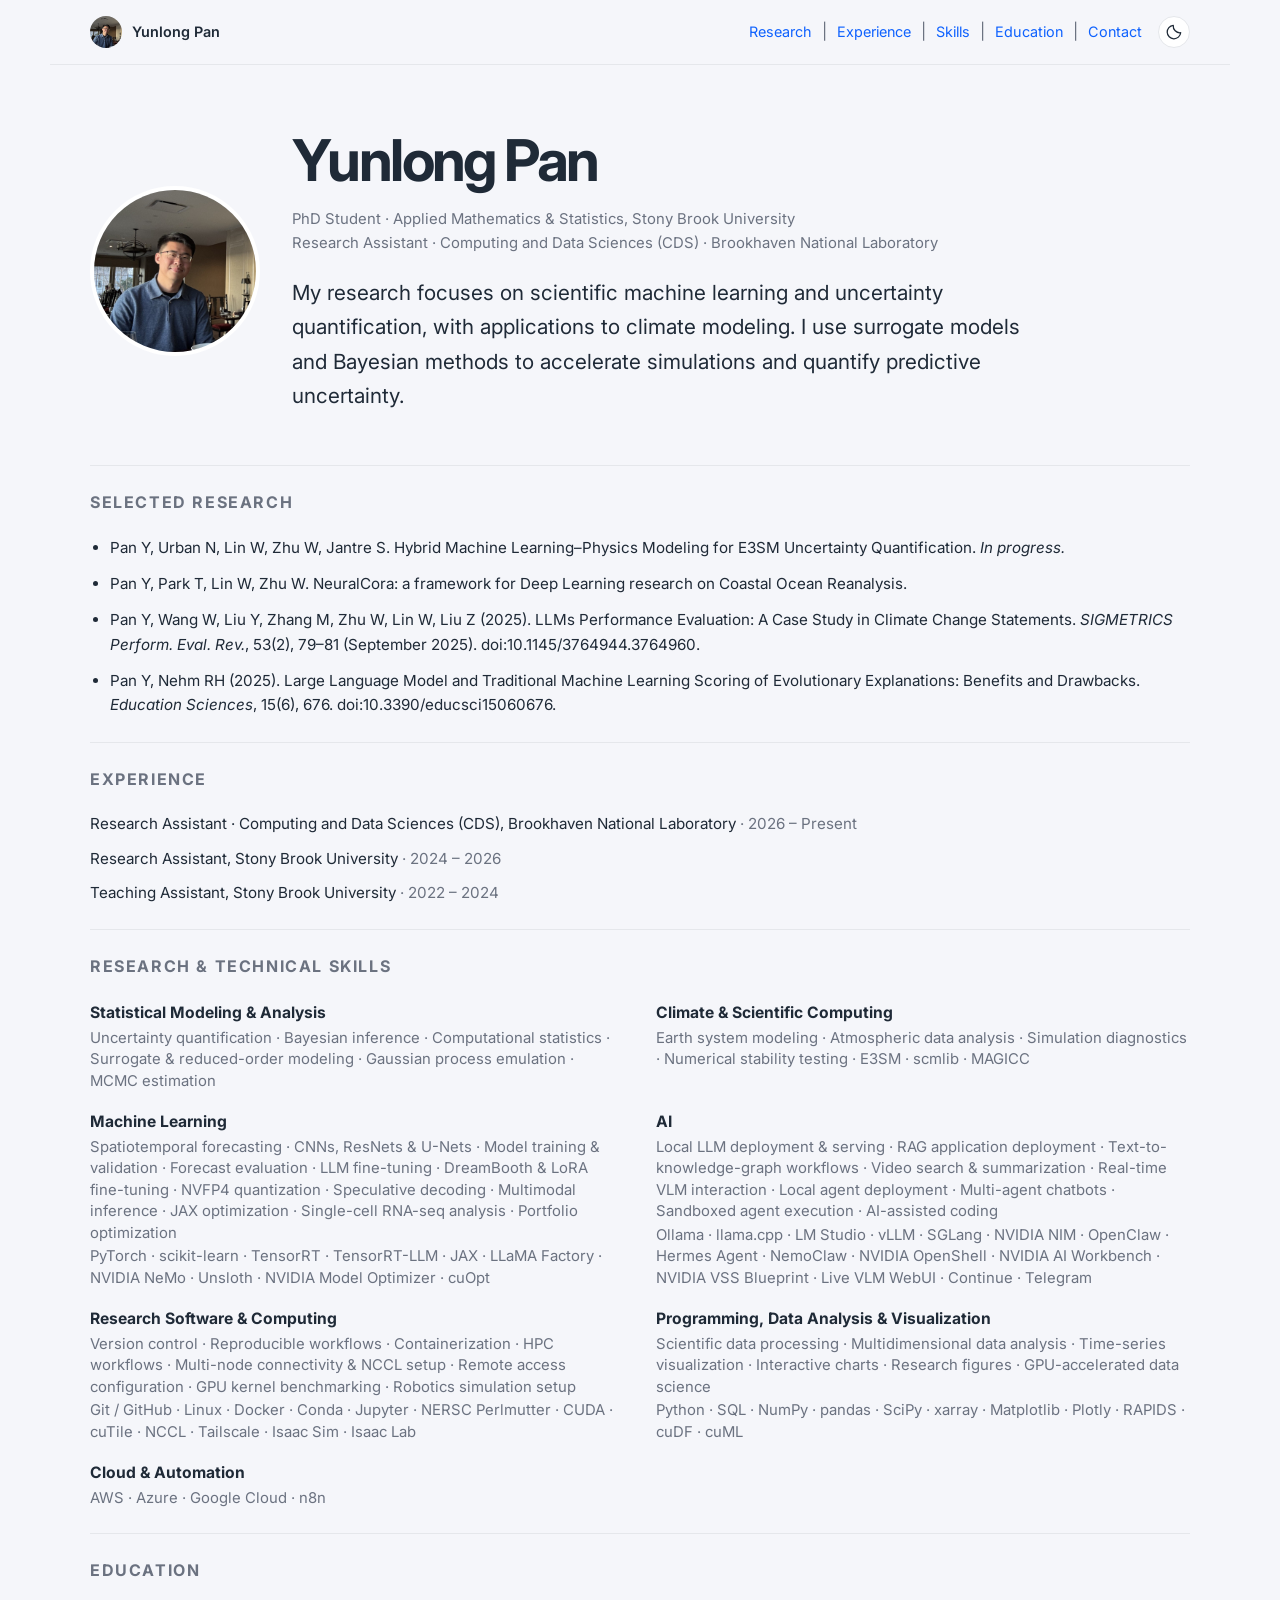
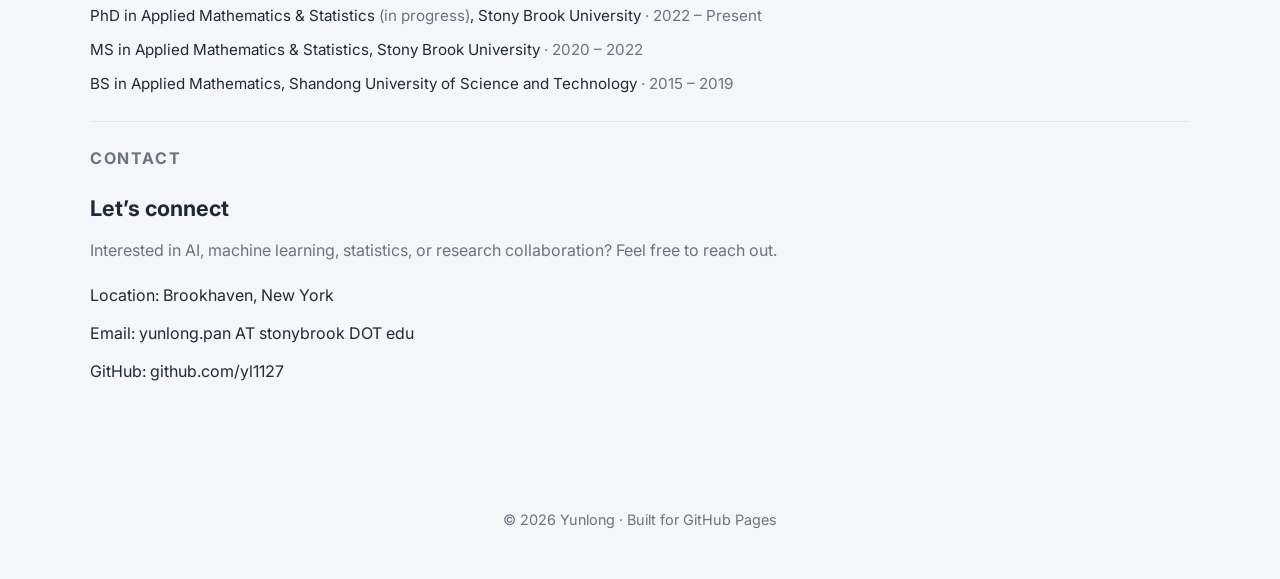
==== commit 30374fe0: "Simplify homepage contact details and remove memories gallery" ====
--- a/index.html
+++ b/index.html
@@ -14,7 +14,7 @@
             if (savedTheme === "light" || savedTheme === "dark") document.documentElement.dataset.theme = savedTheme;
         } catch {}
     </script>
-    <link rel="stylesheet" href="./styles.css?v=20261013-ai-details">
+    <link rel="stylesheet" href="./styles.css?v=20261014-contact-width">
 </head>
 <body>
     <nav class="site-nav site-nav--sticky" aria-label="Primary sections">
@@ -31,8 +31,6 @@
         <a href="#skills">Skills</a>
         <span aria-hidden="true">|</span>
         <a href="#education">Education</a>
-        <span aria-hidden="true">|</span>
-        <a href="#memories">Memories</a>
         <span aria-hidden="true">|</span>
         <a href="#contact">Contact</a>
         </div>
@@ -129,36 +127,14 @@
         </section>
 
         <hr class="section-divider">
- <section id="memories">
-  <h2>Memories</h2>
-  <div class="memory-gallery">
-    <figure class="memory-card" role="button" tabindex="0" aria-label="Expand memory photo: ACM Sigmetrics 2025 conference">
-      <img src="./docs/ACM-2025.jpg" alt="Attending the ACM SIGMETRICS 2025 conference with Professor Liu" loading="lazy" decoding="async">
-      <figcaption>At the ACM SIGMETRICS 2025 conference with Professor Liu — an inspiring experience exploring cutting-edge research.</figcaption>
-    </figure>
-
-    <figure class="memory-card" role="button" tabindex="0" aria-label="Expand memory photo: NARST 2025 conference">
-      <img src="./docs/narst-2025.JPG" alt="Attending the NARST 2025 conference with Professor Nehm" loading="lazy" decoding="async">
-      <figcaption>Presenting at the NARST 2025 conference with Professor Nehm — sharing our work on science education and learning analytics.</figcaption>
-    </figure>
-
-    <figure class="memory-card" role="button" tabindex="0" aria-label="Expand memory photo: undergraduate graduation 2019">
-      <img src="./docs/graduate-2019.jpg" alt="Undergraduate graduation ceremony with my father in 2019" loading="lazy" decoding="async">
-      <figcaption>Celebrating my undergraduate graduation in 2019 — a proud moment shared with my dad.</figcaption>
-    </figure>
-  </div>
-</section>
-
-
-        <hr class="section-divider">
         <section id="contact" aria-labelledby="contact-heading">
             <h2 id="contact-heading">Contact</h2>
             <h3>Let’s connect</h3>
-            <p class="contact-intro">Interested in scientific machine learning, climate modeling, or research collaboration? Feel free to reach out.</p>
+            <p class="contact-intro">Interested in AI, machine learning, statistics, or research collaboration? Feel free to reach out.</p>
             <ul class="info-list">
                 <li>Location: Brookhaven, New York</li>
-                <li>Email: <a href="mailto:yunlong.pan@stonybrook.edu">yunlong.pan@stonybrook.edu</a></li>
-                <li>GitHub: <a href="https://github.com/yl1127" target="_blank" rel="noopener noreferrer">github.com/yl1127</a></li>
+                <li>Email: yunlong.pan AT stonybrook DOT edu</li>
+                <li>GitHub: github.com/yl1127</li>
             </ul>
         </section>
 
@@ -236,99 +212,6 @@
             yearEl.textContent = new Date().getFullYear();
         }
 
-        const expandableCards = document.querySelectorAll(".memory-card");
-        const overlay = document.createElement("div");
-        overlay.className = "memory-overlay";
-        overlay.id = "memoryOverlay";
-        overlay.setAttribute("aria-hidden", "true");
-        overlay.innerHTML = `
-            <div class="memory-overlay__content" role="dialog" aria-modal="true" aria-labelledby="memoryOverlayCaption">
-                <button class="memory-overlay__close" type="button" aria-label="Close enlarged memory photo">&times;</button>
-                <img id="memoryOverlayImage" src="" alt="">
-                <p id="memoryOverlayCaption"></p>
-            </div>
-        `;
-        document.body.appendChild(overlay);
-
-        const overlayImage = overlay.querySelector("#memoryOverlayImage");
-        const overlayCaption = overlay.querySelector("#memoryOverlayCaption");
-        const closeOverlayBtn = overlay.querySelector(".memory-overlay__close");
-        let lastFocusedElement = null;
-
-        const closeOverlay = () => {
-            overlay.classList.remove("is-visible");
-            overlay.setAttribute("aria-hidden", "true");
-            document.body.style.overflow = "";
-            if (overlayImage) {
-                overlayImage.src = "";
-            }
-            if (overlayCaption) {
-                overlayCaption.textContent = "";
-            }
-            lastFocusedElement?.focus();
-            lastFocusedElement = null;
-        };
-
-        const openOverlay = (card) => {
-            const img = card.querySelector("img");
-            const caption = card.querySelector("figcaption");
-            if (!img || !caption || !overlayImage || !overlayCaption) {
-                return;
-            }
-            lastFocusedElement = document.activeElement;
-            overlayImage.hidden = false;
-            overlayCaption.hidden = false;
-            overlayImage.src = img.src;
-            overlayImage.alt = img.alt;
-            overlayCaption.textContent = caption.textContent;
-            overlay.classList.add("is-visible");
-            overlay.setAttribute("aria-hidden", "false");
-            document.body.style.overflow = "hidden";
-            closeOverlayBtn?.focus();
-        };
-
-        expandableCards.forEach((card) => {
-            card.addEventListener("click", () => openOverlay(card));
-            card.addEventListener("keydown", (event) => {
-                if (event.key === "Enter" || event.key === " ") {
-                    event.preventDefault();
-                    openOverlay(card);
-                }
-            });
-        });
-
-        closeOverlayBtn?.addEventListener("click", closeOverlay);
-        overlay.addEventListener("click", (event) => {
-            if (event.target === overlay) {
-                closeOverlay();
-            }
-        });
-        window.addEventListener("keydown", (event) => {
-            if (!overlay.classList.contains("is-visible")) {
-                return;
-            }
-            if (event.key === "Escape") {
-                closeOverlay();
-                return;
-            }
-            if (event.key !== "Tab") {
-                return;
-            }
-            const focusableElements = overlay.querySelectorAll("button, [href], [tabindex]:not([tabindex='-1'])");
-            if (!focusableElements.length) {
-                return;
-            }
-            const firstFocusable = focusableElements[0];
-            const lastFocusable = focusableElements[focusableElements.length - 1];
-            if (event.shiftKey && document.activeElement === firstFocusable) {
-                event.preventDefault();
-                lastFocusable.focus();
-            } else if (!event.shiftKey && document.activeElement === lastFocusable) {
-                event.preventDefault();
-                firstFocusable.focus();
-            }
-        });
-
     </script>
 </body>
 </html>
--- a/styles.css
+++ b/styles.css
@@ -152,107 +152,13 @@
         }
         .experience-item,
         .project-item,
-        .education-item,
-        .memory-item {
+        .education-item {
             margin-bottom: 24px;
         }
         .experience-item:last-child,
         .project-item:last-child,
-        .education-item:last-child,
-        .memory-item:last-child {
+        .education-item:last-child {
             margin-bottom: 0;
-        }
-        .memory-gallery {
-            display: grid;
-            grid-template-columns: repeat(auto-fit, minmax(220px, 1fr));
-            gap: 18px;
-            margin-bottom: 24px;
-        }
-        .memory-card {
-            margin: 0;
-            border-radius: 12px;
-            overflow: hidden;
-            background: #0f62fe;
-            color: #f5f6fa;
-            position: relative;
-            min-height: 180px;
-            cursor: pointer;
-            transition: transform 0.2s ease, box-shadow 0.2s ease;
-        }
-        .memory-card img {
-            width: 100%;
-            height: 180px;
-            object-fit: cover;
-            display: block;
-        }
-        .memory-card figcaption {
-            padding: 14px 16px 16px;
-            font-size: 0.95rem;
-        }
-        .memory-card:hover,
-        .memory-card:focus-visible {
-            transform: translateY(-4px);
-            box-shadow: 0 12px 30px rgba(15, 98, 254, 0.25);
-            outline: none;
-        }
-        .memory-overlay {
-            position: fixed;
-            inset: 0;
-            background: rgba(16, 27, 44, 0.78);
-            display: flex;
-            align-items: center;
-            justify-content: center;
-            padding: 20px;
-            opacity: 0;
-            pointer-events: none;
-            transition: opacity 0.2s ease;
-            z-index: 1000;
-        }
-        .memory-overlay.is-visible {
-            opacity: 1;
-            pointer-events: auto;
-        }
-        .memory-overlay__content {
-            background: var(--card);
-            background-clip: padding-box;
-            border-radius: 16px;
-            isolation: isolate;
-            max-height: 85vh;
-            max-width: min(900px, 90vw);
-            overflow-y: auto;
-            width: 100%;
-            padding: 16px 16px 20px;
-            box-shadow: 0 30px 80px rgba(0, 0, 0, 0.35);
-            position: relative;
-            z-index: 1001;
-        }
-        .memory-overlay__content img {
-            width: 100%;
-            max-height: 70vh;
-            object-fit: contain;
-            border-radius: 10px;
-        }
-        .memory-overlay__content p {
-            margin: 14px 6px 0;
-            color: var(--text);
-            font-size: 1rem;
-        }
-        .memory-overlay__close {
-            position: absolute;
-            top: 12px;
-            right: 12px;
-            border: none;
-            border-radius: 999px;
-            width: 36px;
-            height: 36px;
-            background: rgba(15, 98, 254, 0.1);
-            color: var(--text);
-            font-size: 1.1rem;
-            cursor: pointer;
-        }
-        .memory-overlay__close:hover,
-        .memory-overlay__close:focus-visible {
-            background: rgba(15, 98, 254, 0.2);
         }
         .meta {
             font-weight: 500;
@@ -285,10 +191,6 @@
             font-size: 0.93rem;
             line-height: 1.5;
             margin: 0;
-        }
-        .memory-overlay__content img[hidden],
-        #memoryOverlayCaption[hidden] {
-            display: none;
         }
         .skill-detail-list {
             display: flex;
@@ -439,8 +341,8 @@
         .hero-links a { color: var(--text); border: 1px solid var(--border); background: var(--card); padding: 8px 16px; border-radius: 8px; text-decoration: none; font-size: 0.9rem; }
         .hero-links a.primary { background: var(--accent); border-color: var(--accent); color: var(--bg); }
         .hero-links a:hover { filter: brightness(0.9); }
-        #research, #skills, #education, #experience, #memories { padding: 0; background: none; border: 0; box-shadow: none; }
-        #research > h2, #skills > h2, #education > h2, #experience > h2, #memories > h2 { margin-bottom: 20px; }
+        #research, #skills, #education, #experience { padding: 0; background: none; border: 0; box-shadow: none; }
+        #research > h2, #skills > h2, #education > h2, #experience > h2 { margin-bottom: 20px; }
         .research-list { display: grid; grid-template-columns: 1fr; gap: 12px; margin: 0; padding-left: 20px; font-size: 0.95rem; line-height: 1.6; overflow-wrap: anywhere; }
         .research-list .project-item { background: none; border: 0; border-radius: 0; padding: 0; margin: 0; }
         .research-list .project-item:last-child { grid-column: 1 / -1; }
@@ -499,8 +401,7 @@
         /* Keep section headings aligned while retaining their content cards. */
         #skills > .section-body,
         #education > .section-body,
-        #experience > .section-body,
-        #memories > .section-body {
+        #experience > .section-body {
             background: var(--card);
             border: 1px solid var(--border);
             border-radius: 14px;
@@ -509,8 +410,7 @@
         @media (max-width: 639px) {
             #skills > .section-body,
             #education > .section-body,
-        #experience > .section-body,
-        #memories > .section-body {
+        #experience > .section-body {
                 padding: 22px;
             }
         }
@@ -525,7 +425,6 @@
         #contact > h2 { margin-bottom: 20px; }
         #contact > h3 { font-size: 1.35rem; }
         .contact-intro {
-            max-width: 640px;
             margin: 12px 0 20px;
             color: var(--subtle);
         }
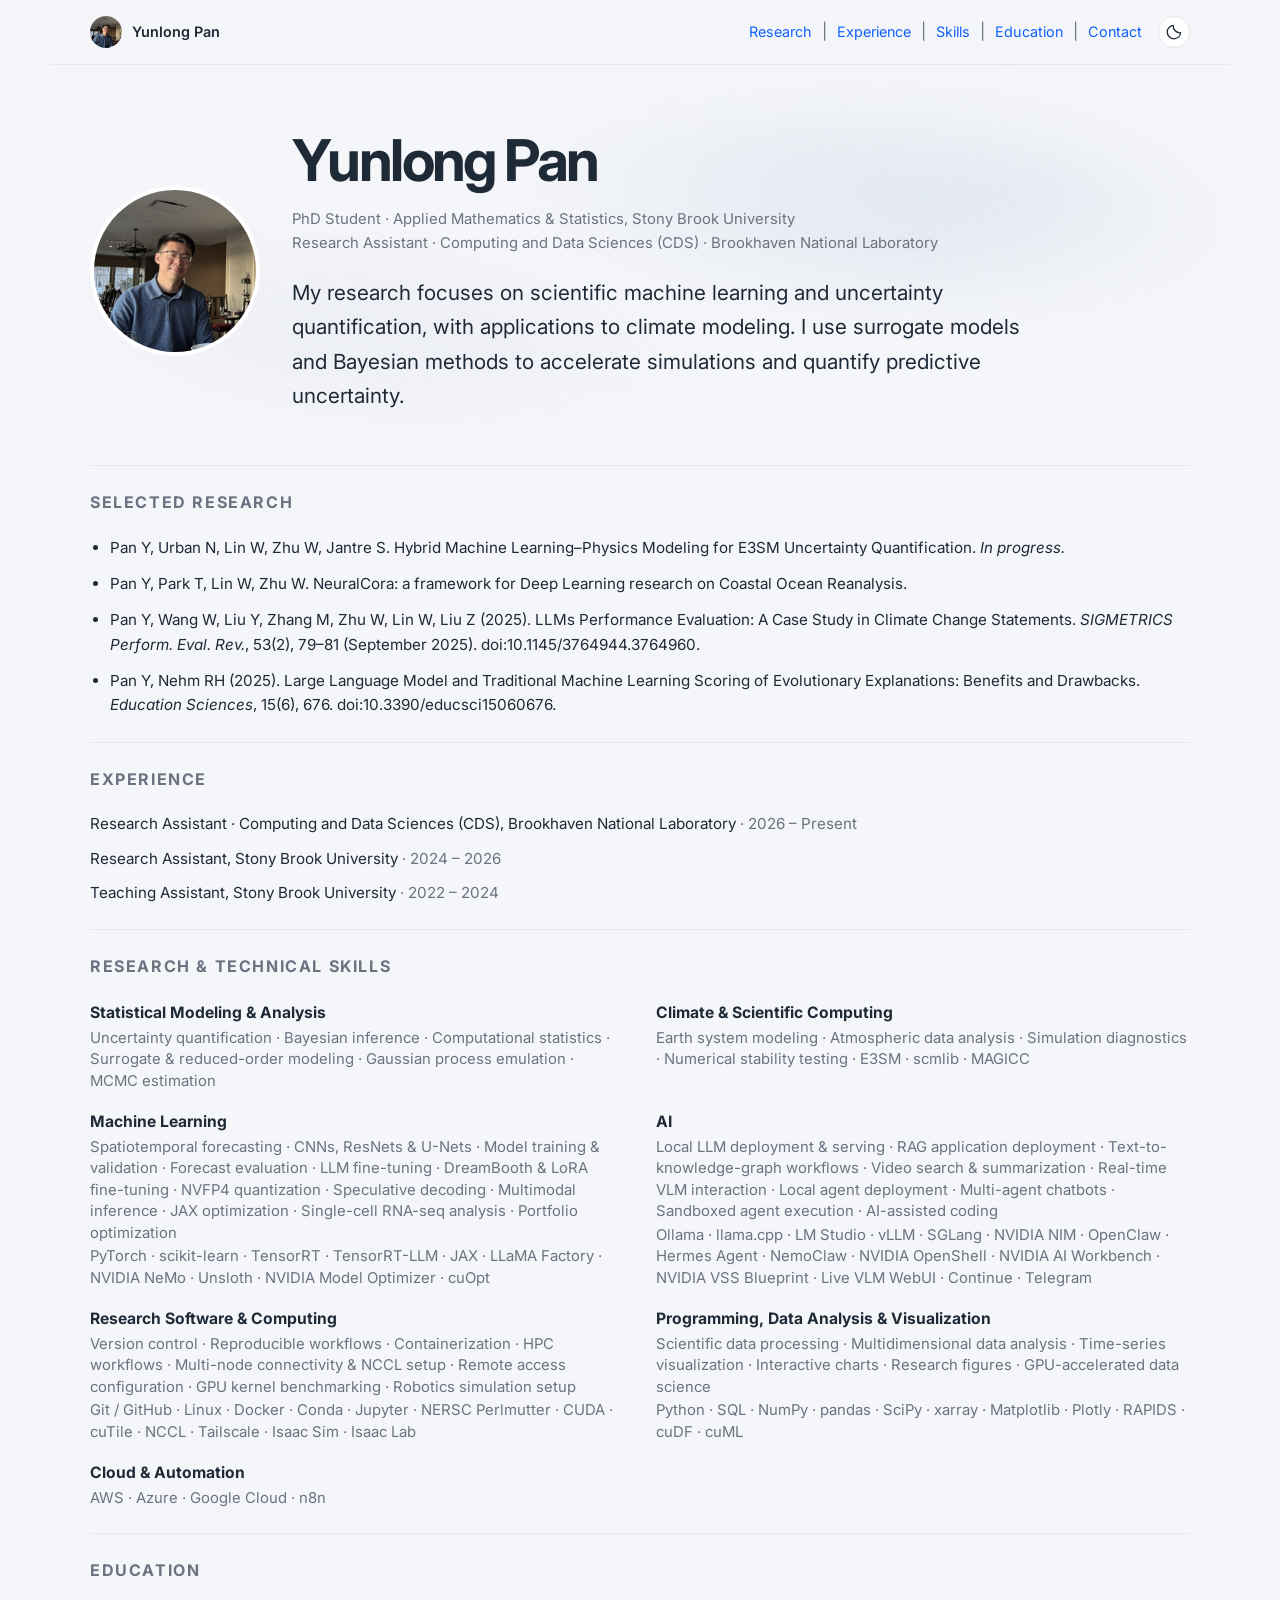
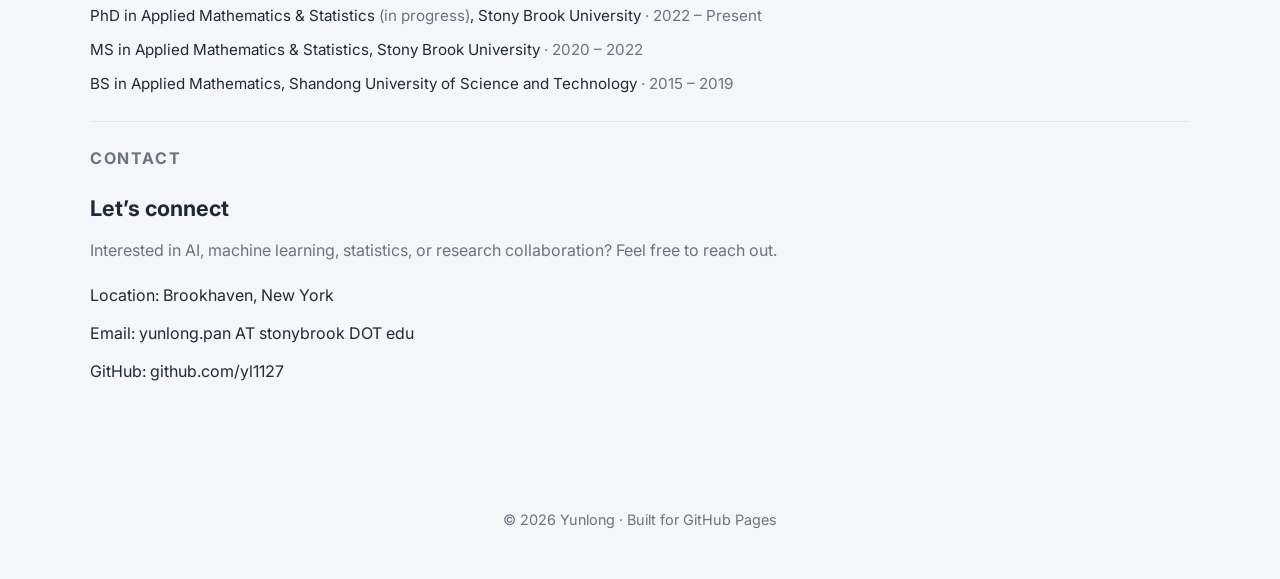
==== commit d55aa9e7: "Add subtle cursor ink background with theme and mobile support" ====
--- a/index.html
+++ b/index.html
@@ -14,7 +14,7 @@
             if (savedTheme === "light" || savedTheme === "dark") document.documentElement.dataset.theme = savedTheme;
         } catch {}
     </script>
-    <link rel="stylesheet" href="./styles.css?v=20261014-contact-width">
+    <link rel="stylesheet" href="./styles.css?v=20261014-ink-v2">
 </head>
 <body>
     <nav class="site-nav site-nav--sticky" aria-label="Primary sections">
@@ -41,6 +41,7 @@
         </div>
     </nav>
     <header id="about">
+        <div class="hero-ink" aria-hidden="true"><canvas style="width:100%;height:100%"></canvas></div>
         <div class="hero">
             <img class="hero-photo" src="./docs/intro-2025.jpg" alt="Yunlong Pan" decoding="async">
             <div class="hero-text">
@@ -213,5 +214,6 @@
         }
 
     </script>
+    <script type="module" src="./hero-ink.js?v=20261014-ink-v2"></script>
 </body>
 </html>
--- a/styles.css
+++ b/styles.css
@@ -613,3 +613,41 @@
             }
         }
 
+/* Soft cursor ink, contained behind the introduction. */
+#about { position: relative; isolation: isolate; }
+.hero-ink {
+    position: absolute;
+    inset: 0;
+    z-index: -1;
+    pointer-events: none;
+    overflow: hidden;
+    border-radius: 20px;
+    -webkit-mask-image: radial-gradient(ellipse at 50% 45%, #000 35%, transparent 77%);
+    mask-image: radial-gradient(ellipse at 50% 45%, #000 35%, transparent 77%);
+}
+.hero-ink canvas { display: block; width: 100%; height: 100%; opacity: 0; }
+.hero-ink[data-state="ready"] canvas { opacity: 1; }
+.hero-ink::before {
+    content: '';
+    position: absolute;
+    inset: -12%;
+    background: radial-gradient(ellipse at 76% 35%, rgb(94 140 171 / 15%), transparent 34%),
+                radial-gradient(ellipse at 20% 70%, rgb(112 136 166 / 10%), transparent 32%);
+    animation: ink-ambient 18s ease-in-out infinite alternate;
+}
+.hero-ink[data-state="ready"]::before { display: none; }
+@keyframes ink-ambient {
+    from { transform: translate(-2%, 2%) rotate(-6deg); opacity: 0.65; }
+    to { transform: translate(3%, -3%) rotate(7deg); opacity: 1; }
+}
+.hero-ink[data-paused="true"]::before { animation-play-state: paused; }
+@media (max-width: 600px), (hover: none), (pointer: coarse) {
+    .hero-ink[data-state="ready"]::before { display: block; }
+    .hero-ink canvas { display: none; }
+}
+@media (prefers-reduced-motion: reduce) {
+    .hero-ink::before { animation: none; }
+    .hero-ink canvas { display: none; }
+    .hero-ink[data-state="ready"]::before { display: block; }
+}
+@media print { .hero-ink { display: none; } }
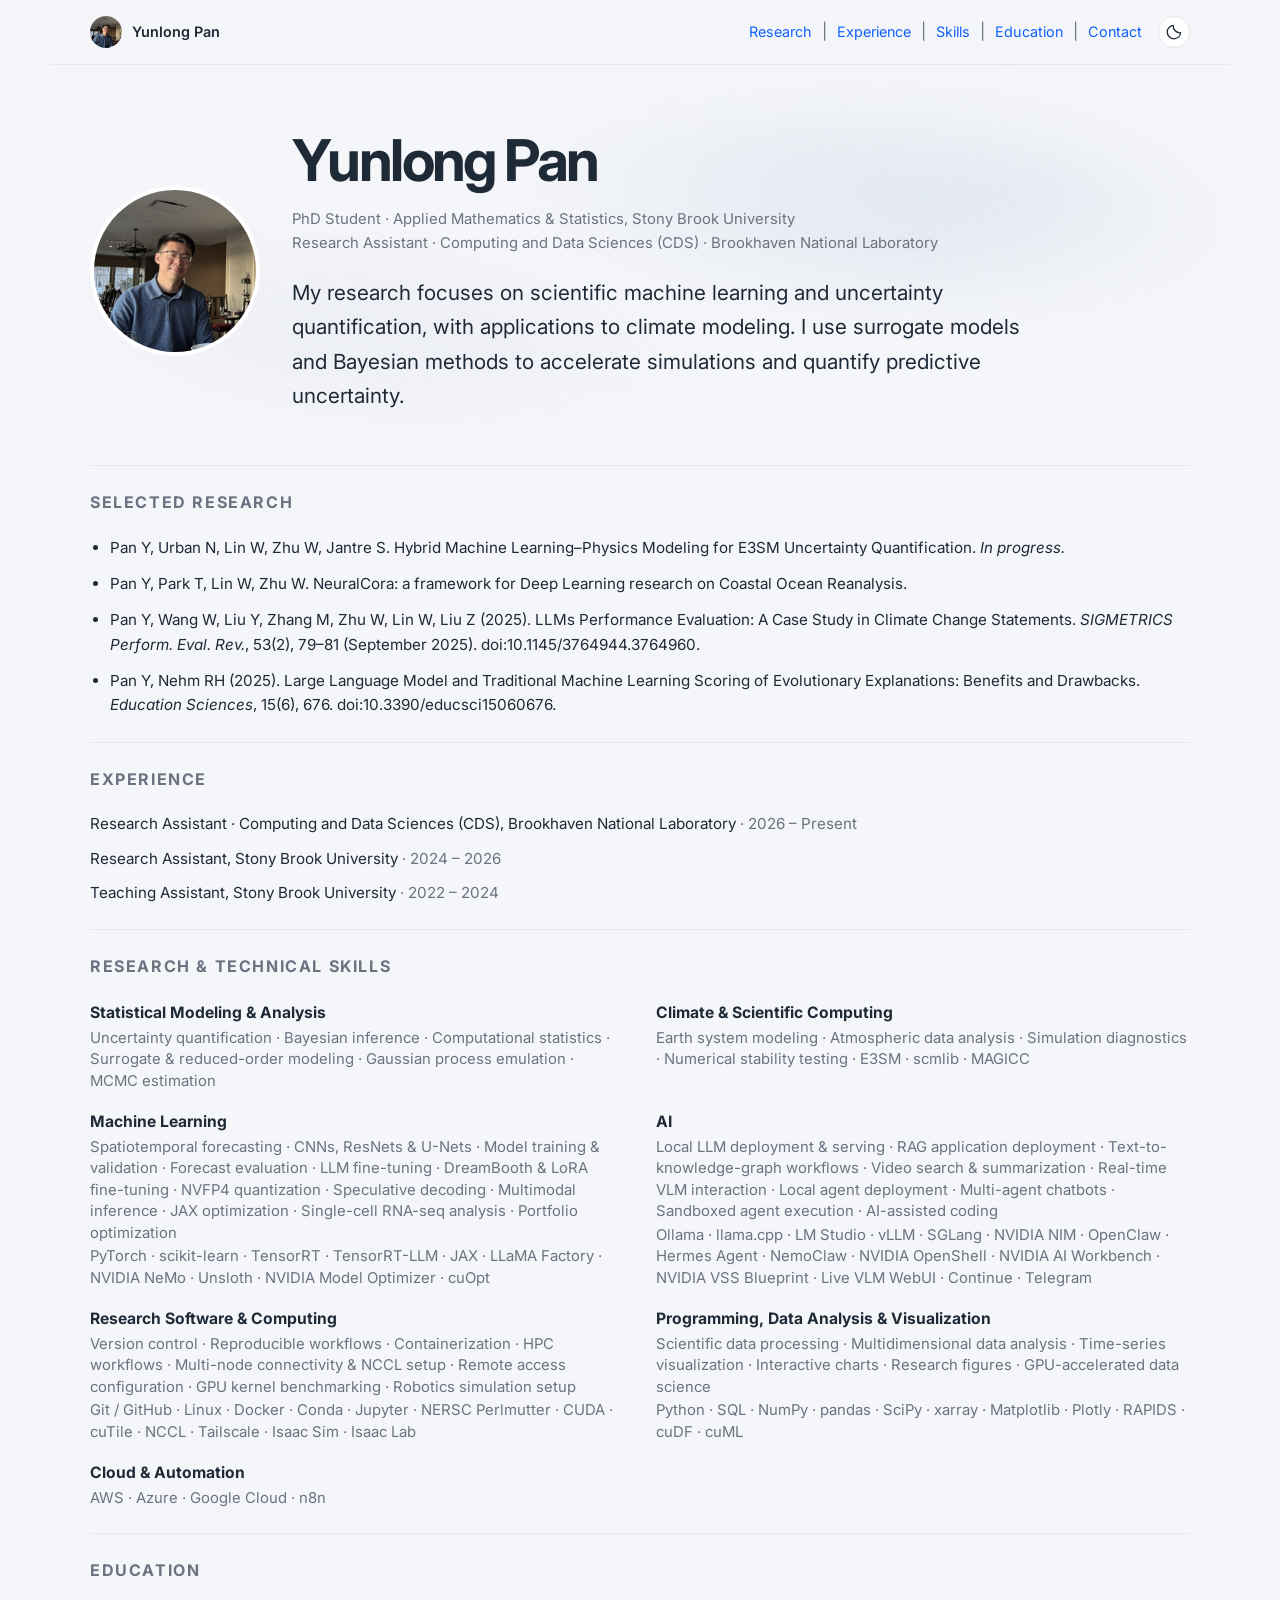
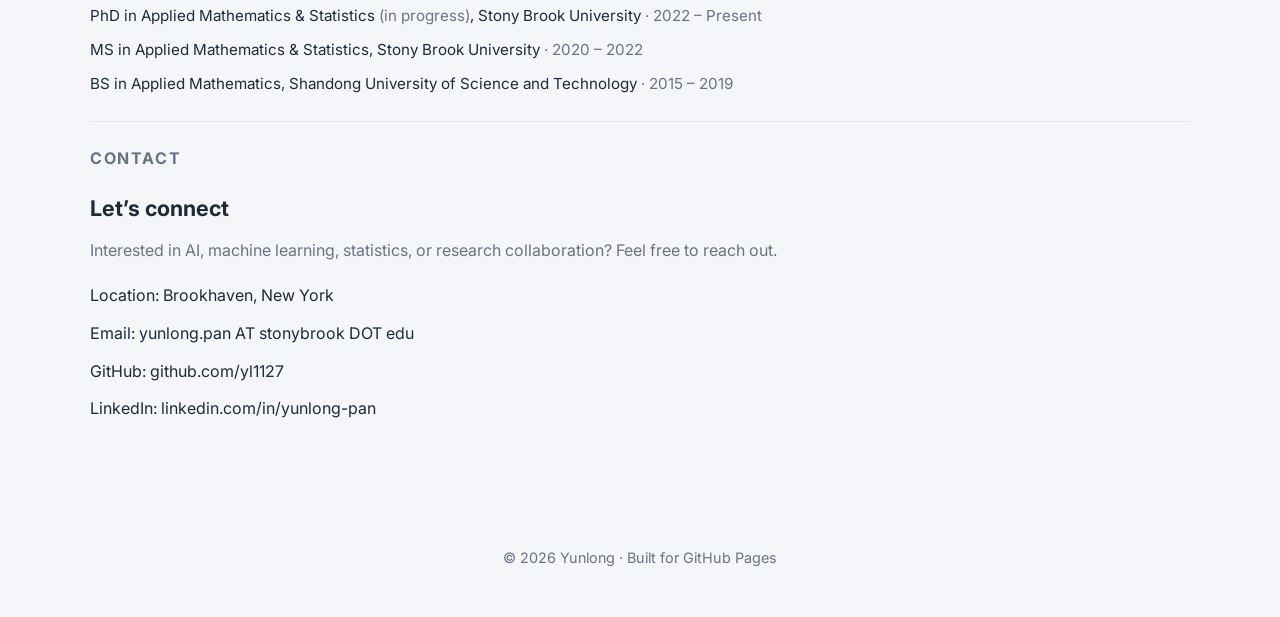
==== commit 764ee08a: "Restore LinkedIn contact information" ====
--- a/index.html
+++ b/index.html
@@ -136,6 +136,7 @@
                 <li>Location: Brookhaven, New York</li>
                 <li>Email: yunlong.pan AT stonybrook DOT edu</li>
                 <li>GitHub: github.com/yl1127</li>
+                <li>LinkedIn: linkedin.com/in/yunlong-pan</li>
             </ul>
         </section>
 
